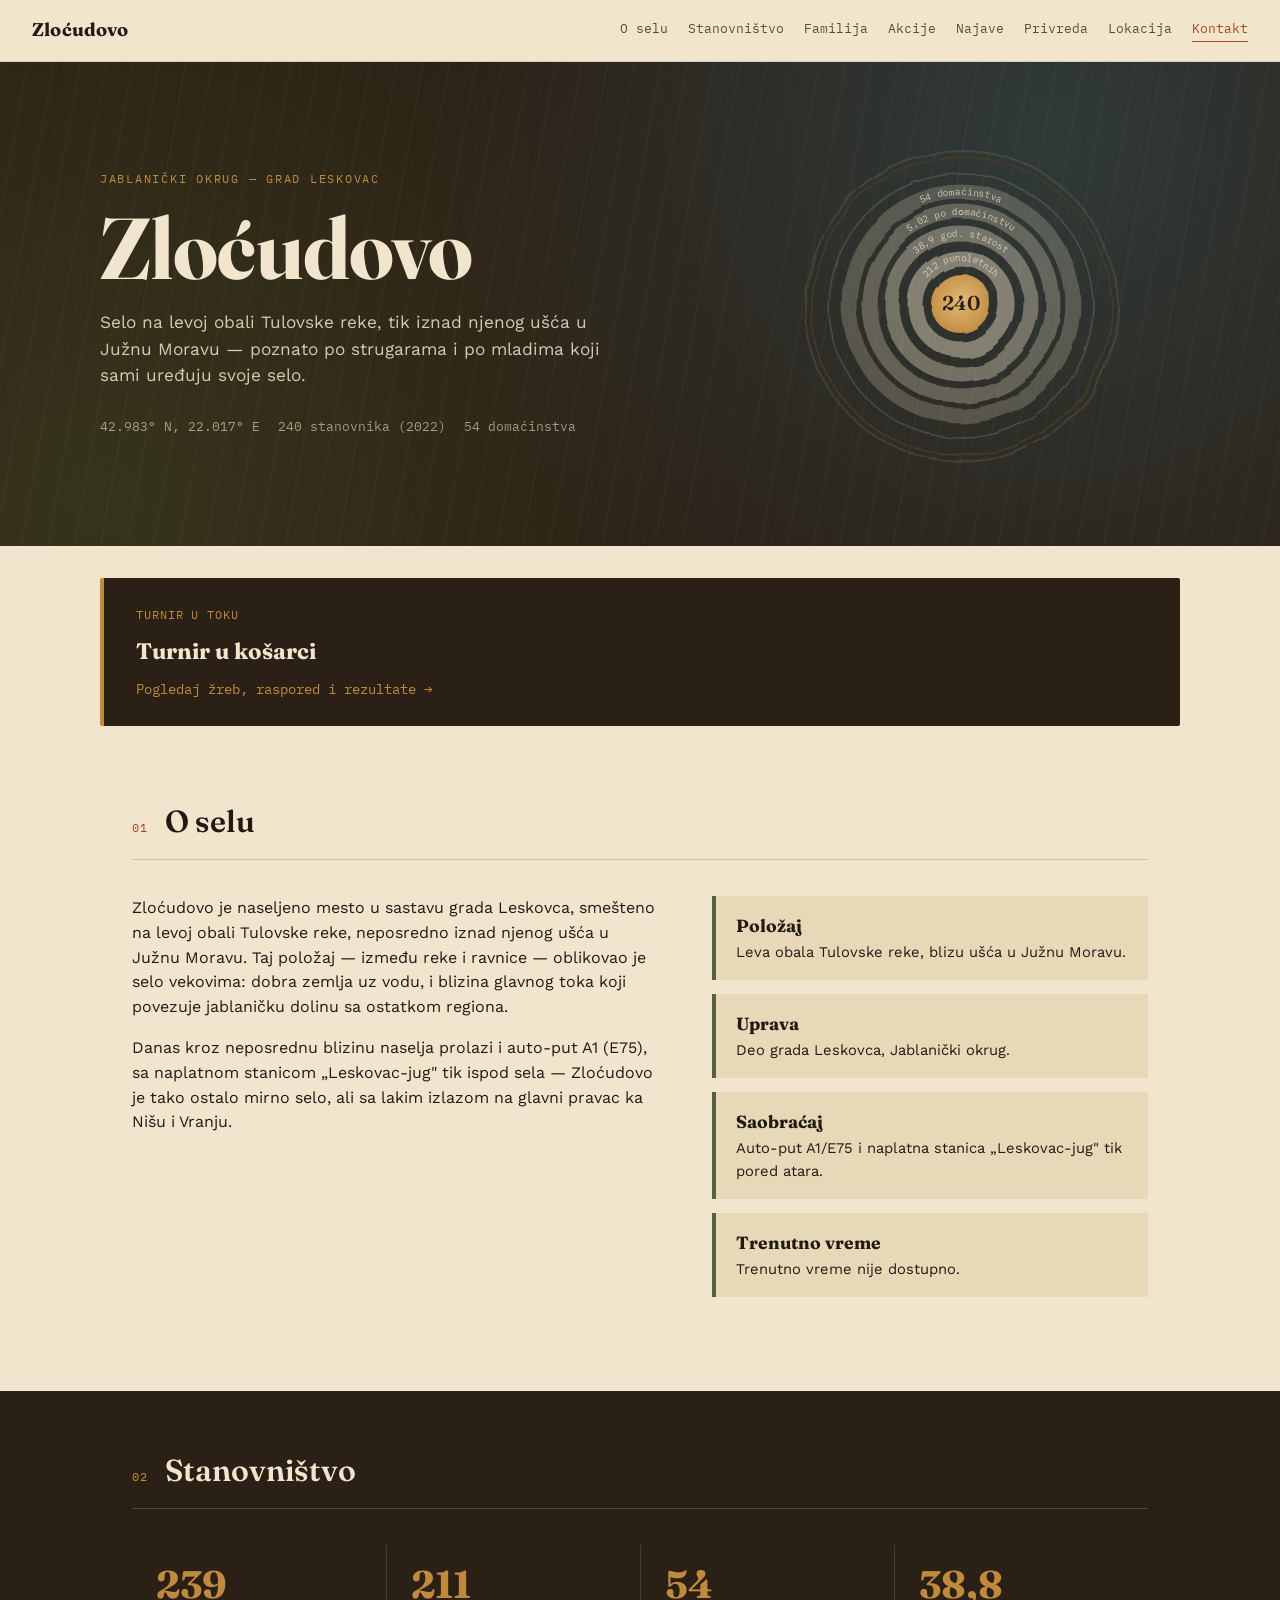
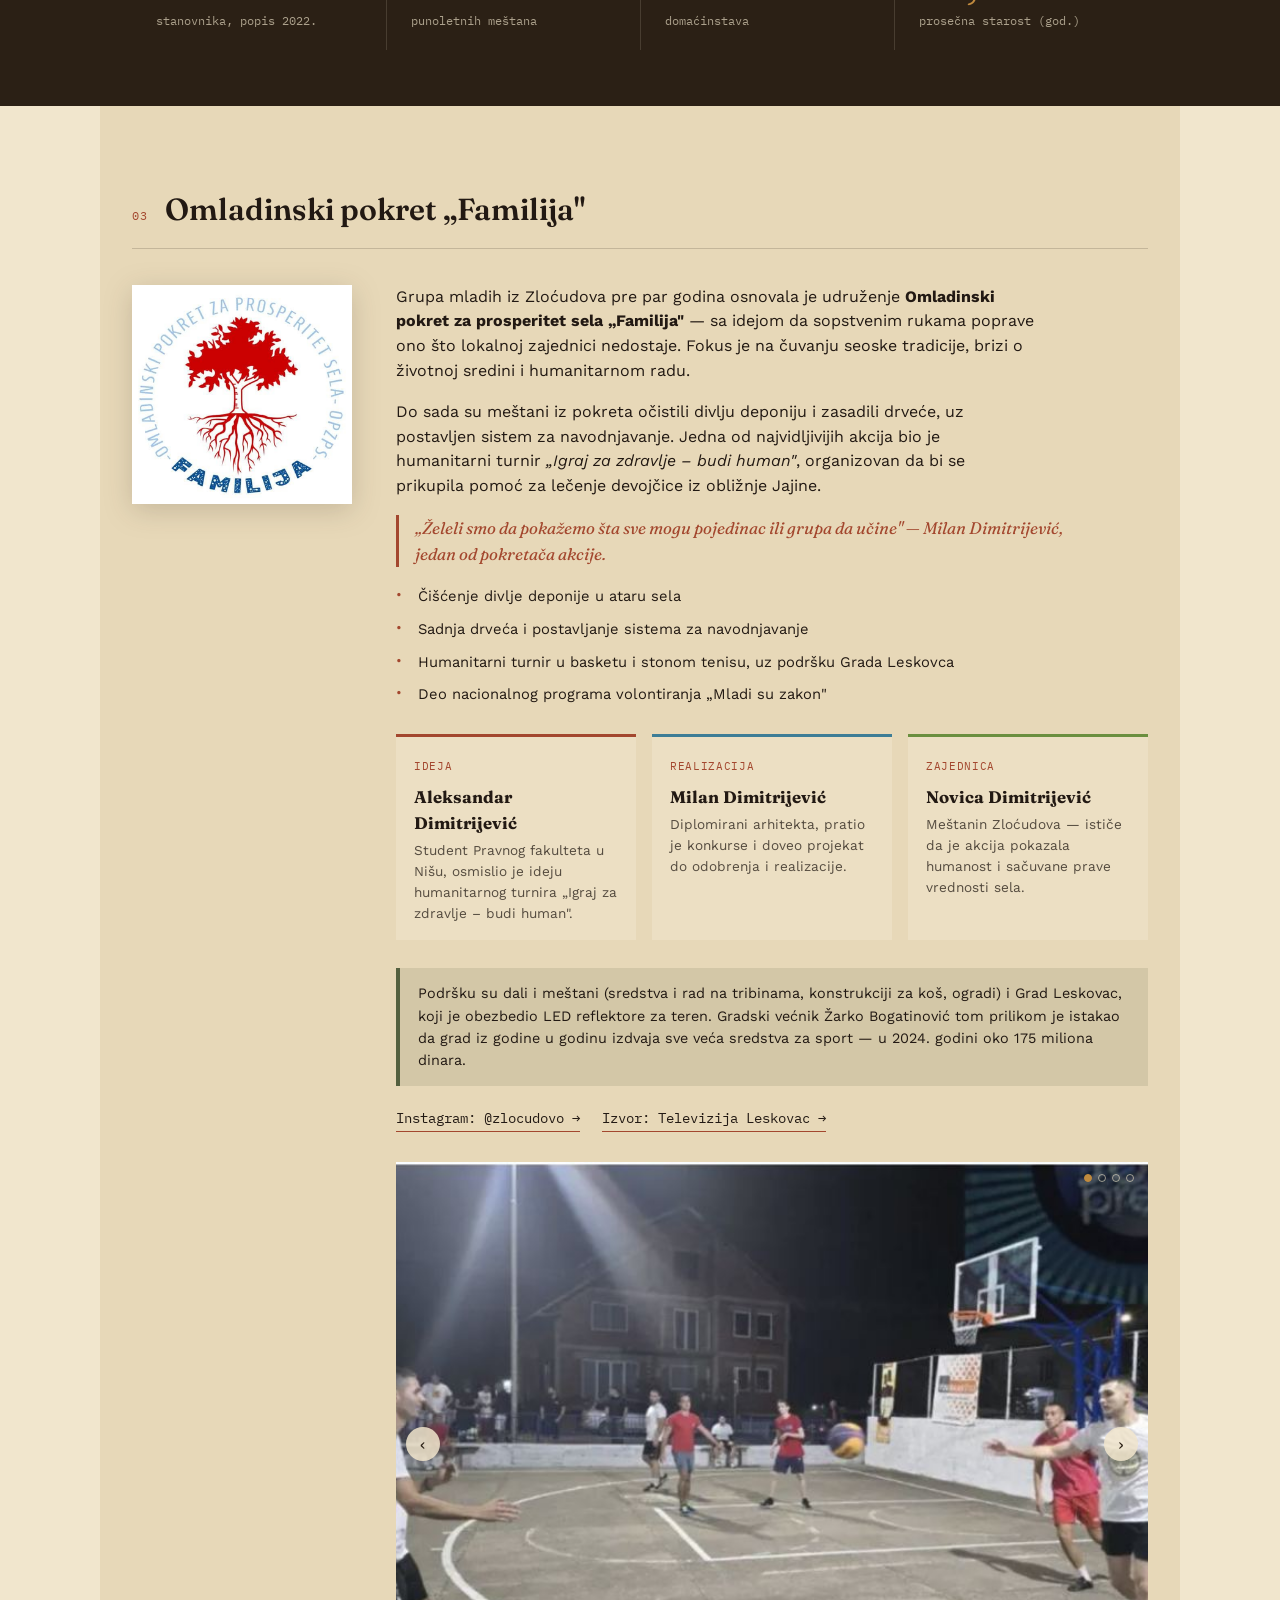
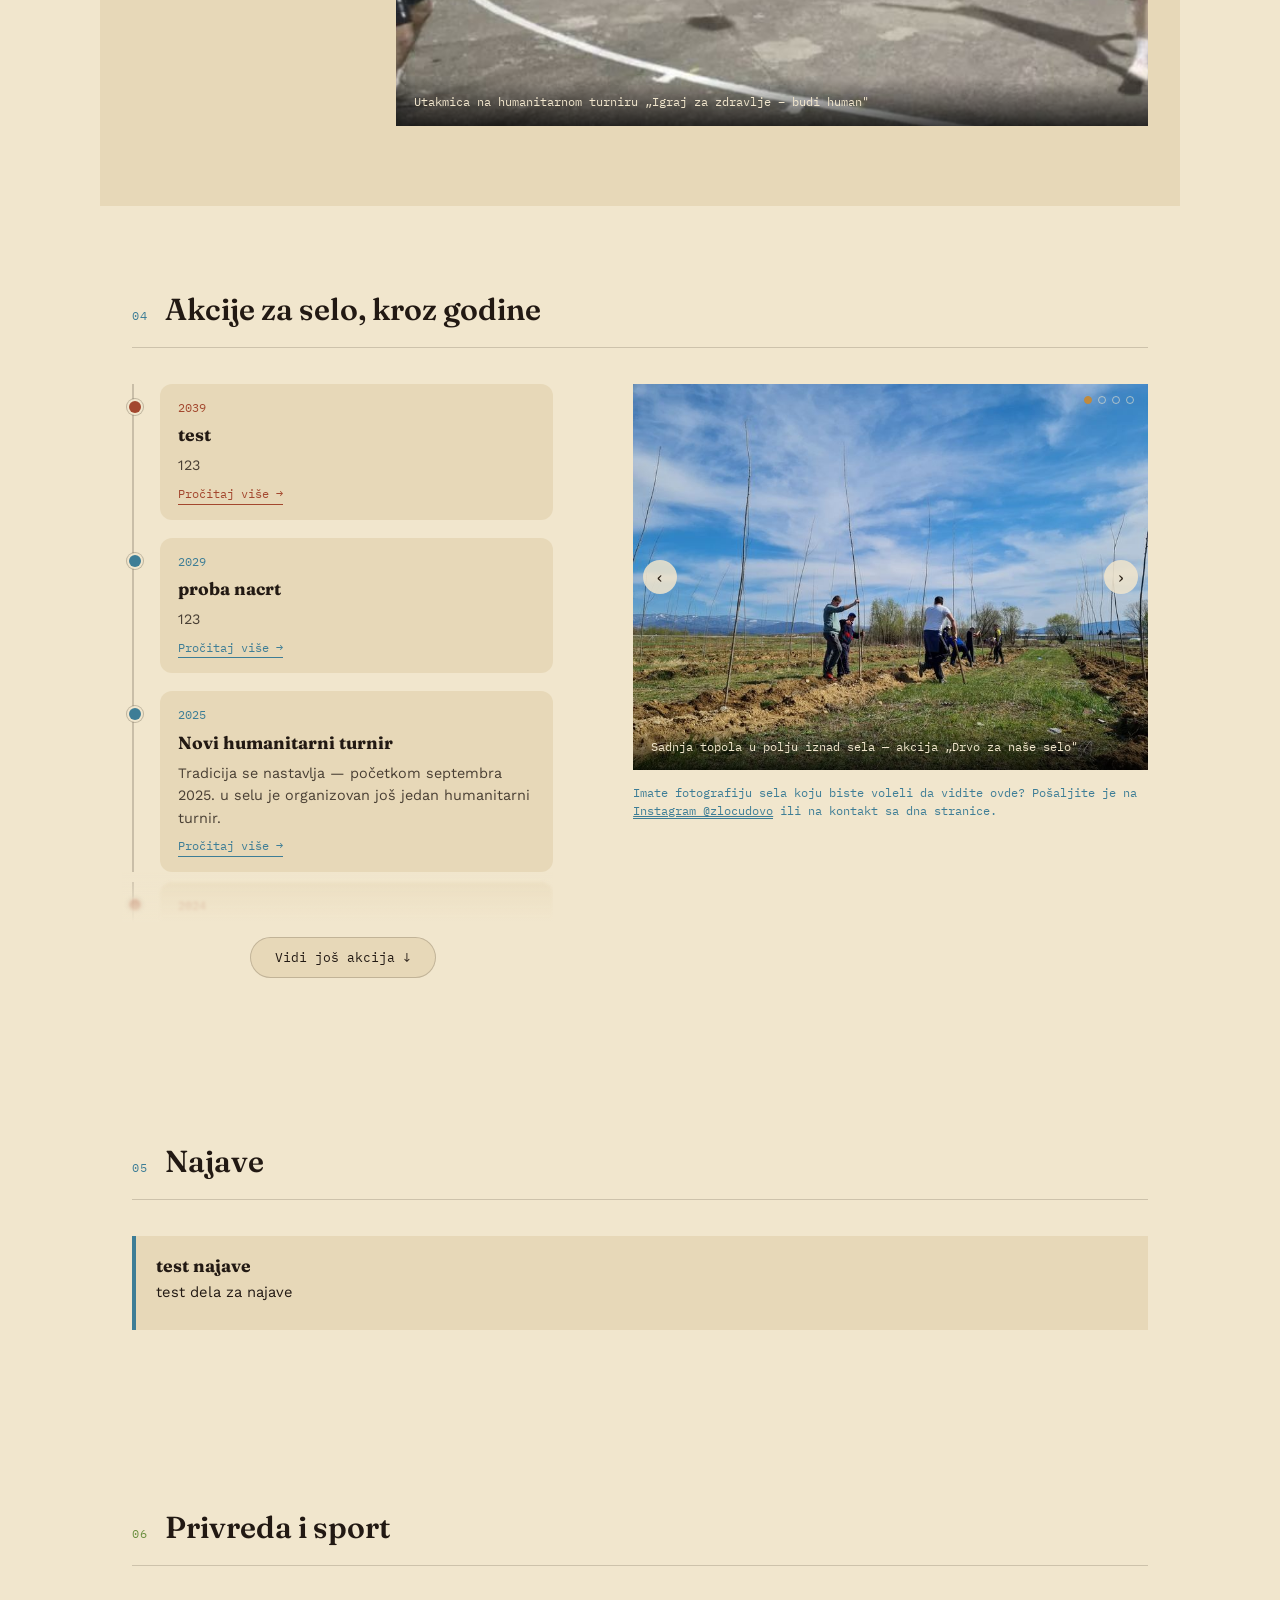
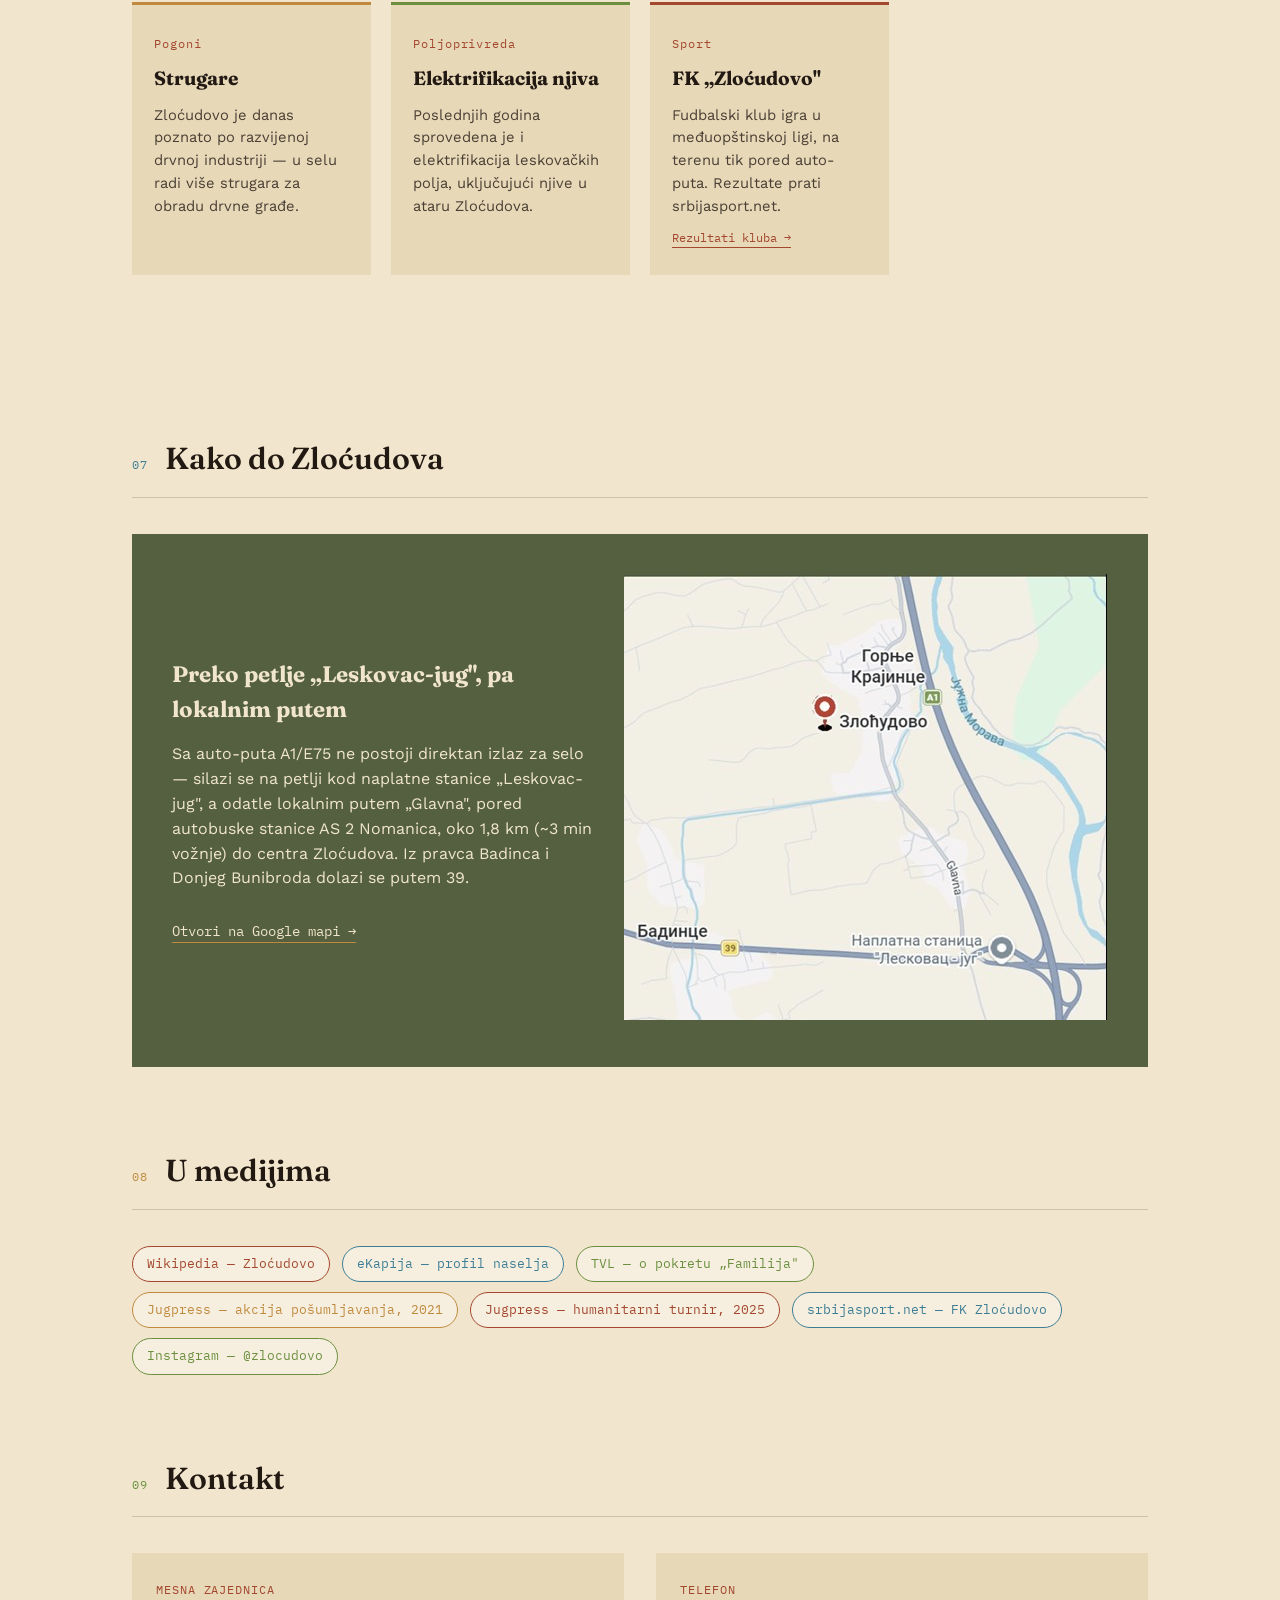
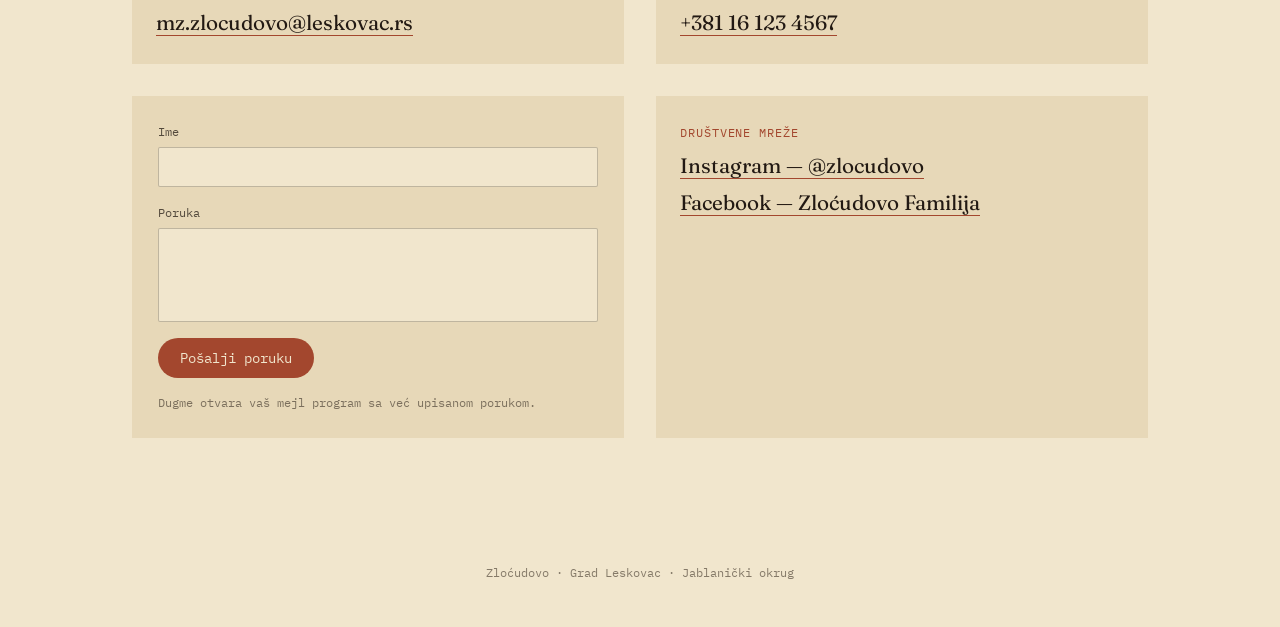
==== index.html @ a7c78008 "Animacija brojanja stanovnistva + poboljsanja na Turnir stranici - Stanovnistvo sekcija: brojevi ani" ====
<!DOCTYPE html>
<html lang="sr">
<head>
<meta charset="UTF-8">
<meta name="viewport" content="width=device-width, initial-scale=1.0">
<title>Zloćudovo — selo na Tulovskoj reci</title>
<meta name="description" content="Zloćudovo: selo kod Leskovca na ušću Tulovske reke u Južnu Moravu — stanovništvo, drvna industrija, omladinski pokret „Familija" i kako do sela.">
<meta property="og:title" content="Zloćudovo — zvanični sajt">
<meta property="og:description" content="Selo kod Leskovca — stanovništvo, drvna industrija, omladinski pokret „Familija" i FK Zloćudovo.">
<meta property="og:type" content="website">
<meta property="og:url" content="https://zlocudovo.netlify.app/">
<meta property="og:image" content="https://zlocudovo.netlify.app/images/site/familija-logo.png">
<meta property="og:locale" content="sr_RS">
<meta name="twitter:card" content="summary_large_image">
<meta name="twitter:title" content="Zloćudovo — zvanični sajt">
<meta name="twitter:description" content="Selo kod Leskovca — stanovništvo, drvna industrija, omladinski pokret „Familija" i FK Zloćudovo.">
<meta name="twitter:image" content="https://zlocudovo.netlify.app/images/site/familija-logo.png">
<meta name="theme-color" content="#2b2015">
<link rel="icon" href="data:image/svg+xml,%3Csvg xmlns='http://www.w3.org/2000/svg' viewBox='0 0 100 100'%3E%3Ccircle cx='50' cy='50' r='48' fill='%232b2015'/%3E%3Ccircle cx='50' cy='50' r='30' fill='%23c08a3e'/%3E%3C/svg%3E">
<link rel="preconnect" href="https://fonts.googleapis.com">
<link href="https://fonts.googleapis.com/css2?family=Fraunces:opsz,wght@9..144,400;9..144,600;9..144,700&family=Work+Sans:wght@400;500;600&family=IBM+Plex+Mono:wght@400;500&display=swap" rel="stylesheet">
<style>
  :root{
    --walnut:#2b2015;
    --walnut-2:#1d150e;
    --cream:#f1e6cd;
    --cream-2:#e7d8b8;
    --moss:#54603f;
    --rust:#a3472e;
    --amber:#c08a3e;
    --river:#3d7d96;
    --leaf:#6b8f3f;
    --ink:#221913;
    --font-display:'Fraunces', serif;
    --font-body:'Work Sans', sans-serif;
    --font-mono:'IBM Plex Mono', monospace;
  }
  *{box-sizing:border-box;}
  @media (prefers-reduced-motion: reduce){
    *{animation-duration:0.001ms !important; transition-duration:0.001ms !important;}
  }
  html{scroll-behavior:smooth;}
  body{ margin:0; background:var(--cream); color:var(--ink); font-family:var(--font-body); line-height:1.55; }
  a{color:inherit;}
  ::selection{background:var(--rust); color:var(--cream);}

  header.nav{ position:sticky; top:0; z-index:50; display:flex; align-items:center; justify-content:space-between; padding:16px 32px; background:rgba(241,230,205,0.92); backdrop-filter:blur(6px); border-bottom:1px solid rgba(43,32,21,0.12); }
  .nav-mark{ font-family:var(--font-display); font-weight:700; font-size:1.15rem; letter-spacing:0.01em; }
  .nav-mark span{color:var(--rust);}
  .nav-links{display:flex; gap:20px; font-size:0.8rem; font-family:var(--font-mono);}
  .nav-links a{ text-decoration:none; opacity:0.75; border-bottom:1px solid transparent; padding-bottom:2px; transition:opacity .2s, border-color .2s; }
  .nav-links a:hover, .nav-links a:focus-visible{opacity:1; border-color:var(--rust);}
  .nav-links a.active{ opacity:1; color:var(--rust); border-color:var(--rust); }

  .nav-toggle{ display:none; background:none; border:none; cursor:pointer; padding:8px; flex-direction:column; gap:5px; }
  .nav-toggle span{ display:block; width:22px; height:2px; background:var(--ink); border-radius:1px; }

  @media (max-width:820px){
    .nav-links{
      display:none; position:fixed; top:60px; left:0; right:0; z-index:60;
      background:var(--cream); flex-direction:column; gap:0;
      padding:6px 32px 16px; border-bottom:1px solid rgba(43,32,21,0.15);
      box-shadow:0 10px 24px rgba(0,0,0,0.18);
      max-height:calc(100vh - 60px); overflow-y:auto;
    }
    .nav-links.open{ display:flex; }
    .nav-links a{ padding:12px 0; border-bottom:1px solid rgba(43,32,21,0.1); font-size:0.9rem; }
    .nav-toggle{ display:flex; }
  }

  .hero{ position:relative; background:var(--walnut); color:var(--cream); padding:72px 32px; overflow:hidden; }
  .hero::before{
    content:""; position:absolute; inset:0;
    background:
      radial-gradient(circle at 82% 15%, rgba(61,125,150,0.28), transparent 55%),
      radial-gradient(circle at 8% 90%, rgba(107,143,63,0.18), transparent 50%),
      repeating-linear-gradient(100deg, rgba(255,255,255,0.025) 0px, rgba(255,255,255,0.025) 2px, transparent 2px, transparent 26px),
      repeating-linear-gradient(100deg, rgba(0,0,0,0.15) 0px, rgba(0,0,0,0.15) 1px, transparent 1px, transparent 60px);
    pointer-events:none;
  }
  .hero-inner{ position:relative; z-index:1; max-width:1080px; margin:0 auto; display:grid; grid-template-columns:1.15fr 0.85fr; gap:48px; align-items:stretch; }
  @media (max-width:860px){ .hero-inner{grid-template-columns:1fr;} }
  .hero-col{ display:flex; flex-direction:column; justify-content:center; height:100%; }
  .eyebrow{ font-family:var(--font-mono); font-size:0.78rem; letter-spacing:0.14em; text-transform:uppercase; color:var(--amber); margin:0 0 18px; }
  h1.village-name{ font-family:var(--font-display); font-optical-sizing:auto; font-weight:700; font-size:clamp(3rem, 8vw, 5.4rem); line-height:0.95; margin:0 0 20px; letter-spacing:-0.01em; }
  .hero p.lede{ font-size:1.08rem; max-width:46ch; color:rgba(241,230,205,0.85); margin:0 0 28px; }
  .hero-coords{ font-family:var(--font-mono); font-size:0.82rem; color:rgba(241,230,205,0.6); display:flex; gap:18px; flex-wrap:wrap; }

  .ring-wrap{ display:flex; justify-content:center; align-items:center; flex-direction:column; height:100%; }
  .ring-wrap svg{ width:100%; max-width:340px; height:auto; }
  .ring-caption{ font-family:var(--font-mono); font-size:0.72rem; text-align:center; color:rgba(241,230,205,0.5); margin-top:10px; letter-spacing:0.04em; }
  .ring-label{ font-family:var(--font-mono); font-size:9.5px; fill:rgba(241,230,205,0.8); }
  .ring-num{ font-family:var(--font-display); font-weight:600; }
  .rings-rotate{ transform-origin:170px 170px; animation:ringsSpin 140s linear infinite; }
  @keyframes ringsSpin{ from{ transform:rotate(0deg); } to{ transform:rotate(360deg); } }
  .leader{ stroke:rgba(241,230,205,0.35); stroke-width:1; }

  section{ max-width:1080px; margin:0 auto; padding:80px 32px; }
  #o-selu{ padding-top:40px; }
  .section-head{ display:flex; align-items:baseline; gap:16px; margin-bottom:36px; border-bottom:1px solid rgba(43,32,21,0.18); padding-bottom:14px; }
  .section-head .tag{ font-family:var(--font-mono); font-size:0.78rem; color:var(--rust); letter-spacing:0.1em; text-transform:uppercase; }
  .section-head h2{ font-family:var(--font-display); font-weight:600; font-size:1.9rem; margin:0; }

  .about-grid{ display:grid; grid-template-columns:1.2fr 1fr; gap:56px; }
  @media (max-width:760px){ .about-grid{grid-template-columns:1fr;} }
  .about-grid p{margin:0 0 16px; max-width:56ch;}
  .fact-plank{ background:var(--cream-2); border-left:4px solid var(--moss); padding:16px 20px; margin-bottom:14px; font-size:0.92rem; }
  .fact-plank b{display:block; font-family:var(--font-display); font-size:1.1rem; margin-bottom:2px;}
  .fact-plank p{ margin:0 0 10px; }

  .turnir-banner{ display:block; background:var(--walnut); color:var(--cream); text-decoration:none; padding:24px 32px; margin:32px auto; max-width:1080px; border-radius:2px; border-left:4px solid var(--amber); transition:border-color .2s ease; }
  .turnir-banner:hover{ border-left-color:var(--rust); }
  .turnir-banner .tb-tag{ font-family:var(--font-mono); font-size:0.72rem; text-transform:uppercase; letter-spacing:0.08em; color:var(--amber); }
  .turnir-banner h3{ font-family:var(--font-display); font-size:1.4rem; margin:8px 0; }
  .turnir-banner .tb-cta{ font-family:var(--font-mono); font-size:0.85rem; color:var(--amber); }

  /* Kompaktna verzija akcija-media-block/row klasa, za "Najave" karticu na pocetnoj */
  .najava-plank .akcija-media-block{ margin:8px 0; }
  .najava-plank .akcija-media-block.size-mala{ max-width:100px; }
  .najava-plank .akcija-media-block.size-srednja{ max-width:160px; }
  .najava-plank .akcija-media-block.size-velika{ max-width:100%; }
  .najava-plank .akcija-media-row{ grid-template-columns:100px 1fr; gap:16px; margin:8px 0; }
  .najava-plank .akcija-media-row.pos-right{ grid-template-columns:1fr 100px; }
  .najava-plank .akcija-media-row.size-mala{ grid-template-columns:70px 1fr; }
  .najava-plank .akcija-media-row.pos-right.size-mala{ grid-template-columns:1fr 70px; }
  .najava-plank .akcija-media-row.size-velika{ grid-template-columns:160px 1fr; }
  .najava-plank .akcija-media-row.pos-right.size-velika{ grid-template-columns:1fr 160px; }
  .najava-plank .akcija-hero-img{ border-radius:2px; }
  .najava-plank .slideshow-note{ margin-top:4px; }

  .stats-strip{ background:var(--walnut); color:var(--cream); }
  .stats-strip section{padding:56px 32px;}
  .stats-row{ display:grid; grid-template-columns:repeat(4,1fr); gap:0; }
  @media (max-width:760px){ .stats-row{grid-template-columns:repeat(2,1fr);} }
  .stat{ padding:20px 24px; border-left:1px solid rgba(241,230,205,0.15); }
  .stat:first-child{border-left:none;}
  .stat .num{ font-family:var(--font-display); font-weight:700; font-size:2.4rem; color:var(--amber); display:block; line-height:1; }
  .stat .lbl{ font-family:var(--font-mono); font-size:0.76rem; color:rgba(241,230,205,0.65); margin-top:8px; display:block; }

  .plank-row{ display:grid; grid-template-columns:repeat(4,1fr); gap:20px; }
  @media (max-width:900px){ .plank-row{grid-template-columns:repeat(2,1fr);} }
  @media (max-width:560px){ .plank-row{grid-template-columns:1fr;} }
  .plank{ background:var(--cream-2); padding:26px 22px; position:relative; transition:transform .2s ease; border-top:3px solid var(--pc, var(--rust)); }
  .plank:hover{ transform:translateY(-4px); }
  .plank .idx{ font-family:var(--font-mono); font-size:0.72rem; color:var(--rust); letter-spacing:0.08em; }
  .plank h3{ font-family:var(--font-display); font-size:1.2rem; margin:8px 0 10px; }
  .plank p{ margin:0; font-size:0.92rem; color:rgba(34,25,19,0.8); }
  .plank a.plank-link{ display:inline-block; margin-top:10px; font-family:var(--font-mono); font-size:0.78rem; color:var(--rust); text-decoration:none; border-bottom:1px solid var(--rust); }

  .familija-band{ background:var(--cream-2); }
  .familija-grid{ display:grid; grid-template-columns:220px 1fr; gap:44px; align-items:start; }
  @media (max-width:760px){ .familija-grid{grid-template-columns:1fr; text-align:center;} }
  .familija-logo{ width:100%; max-width:220px; margin:0 auto; filter:drop-shadow(0 6px 14px rgba(43,32,21,0.18)); position:sticky; top:96px; }
  @media (max-width:760px){ .familija-logo{ position:static; } }
  .familija-logo img{ width:100%; height:auto; display:block; }
  .familija-text p{ max-width:64ch; margin:0 0 16px; }
  .familija-quote{ font-family:var(--font-display); font-style:italic; font-size:1.05rem; color:var(--rust); border-left:3px solid var(--rust); padding-left:16px; margin:20px 0; }
  .familija-stats{ display:flex; gap:0; margin:28px 0 8px; flex-wrap:wrap; }
  .fstat{ padding:0 26px; border-left:1px solid rgba(43,32,21,0.2); }
  .fstat:first-child{ padding-left:0; border-left:none; }
  .fstat .num{ font-family:var(--font-display); font-weight:700; font-size:1.9rem; color:var(--rust); display:block; line-height:1; }
  .fstat .lbl{ font-family:var(--font-mono); font-size:0.72rem; color:rgba(43,32,21,0.65); margin-top:4px; }
  .familija-links{ margin-top:22px; display:flex; gap:22px; flex-wrap:wrap; }
  .familija-links a{ font-family:var(--font-mono); font-size:0.85rem; text-decoration:none; border-bottom:1px solid var(--rust); padding-bottom:2px; }
  .familija-activities{ list-style:none; margin:18px 0 0; padding:0; display:grid; gap:10px; }
  .familija-activities li{ font-size:0.92rem; padding-left:22px; position:relative; }
  .familija-activities li::before{ content:"·"; position:absolute; left:0; top:-2px; color:var(--rust); font-size:1.6rem; line-height:1; }

  /* ---------- AKCIJE / TIMELINE + SLIDESHOW ---------- */
  .akcije-grid{ display:grid; grid-template-columns:0.9fr 1.1fr; gap:80px; align-items:start; }
  @media (max-width:860px){ .akcije-grid{grid-template-columns:1fr; gap:52px;} }
  .timeline{ list-style:none; margin:0; padding:0; border-left:2px solid rgba(43,32,21,0.2); }
  .timeline li{ position:relative; padding:0 0 18px 26px; }
  .timeline li:last-child{ padding-bottom:0; }
  .timeline li::before{ content:""; position:absolute; box-sizing:border-box; left:-5.5px; top:17px; width:12px; height:12px; border-radius:50%; background:var(--tc, var(--rust)); box-shadow:0 0 0 2px var(--cream), 0 0 0 3px rgba(43,32,21,0.25); z-index:2; }
  .timeline .yr{ font-family:var(--font-mono); font-size:0.78rem; color:var(--tc, var(--rust)); display:block; margin-bottom:4px; }
  .timeline h4{ font-family:var(--font-display); font-size:1.1rem; margin:0 0 6px; }
  .timeline p{ margin:0; font-size:0.9rem; color:rgba(34,25,19,0.8); max-width:48ch; }
  .timeline-extra{ margin-top:10px; }

  .akcija-box{ display:block; box-sizing:border-box; width:100%; text-decoration:none; color:inherit; cursor:pointer; padding:14px 18px; border-radius:12px; background:var(--cream-2); transform-origin:left top; transition:transform .25s ease, box-shadow .25s ease; }
  .akcija-box:hover, .akcija-box:focus-visible{ transform:scale(1.05); box-shadow:0 10px 26px rgba(43,32,21,0.16); outline:none; }
  .akcija-box .akcija-more{ display:inline-block; margin-top:8px; font-family:var(--font-mono); font-size:0.76rem; color:var(--tc, var(--rust)); border-bottom:1px solid var(--tc, var(--rust)); }

  .timeline-fade-box{ position:relative; overflow:hidden; padding-left:10px; margin-left:-10px; transition:max-height .5s ease; }
  .timeline-wrap.collapsed .timeline-fade-box{ max-height:90px; }
  .timeline-wrap.collapsed li.timeline-hidden{ filter:blur(1.5px); opacity:0.75; pointer-events:none; transition:filter .5s ease, opacity .5s ease; }
  .timeline-wrap:not(.collapsed) li.timeline-hidden{ filter:blur(0); opacity:1; transition:filter .5s ease .1s, opacity .5s ease .1s; }
  .timeline-fade{ position:absolute; left:0; right:0; bottom:0; height:70px; background:linear-gradient(to bottom, rgba(241,230,205,0), var(--cream) 82%); opacity:0; transition:opacity .4s ease; pointer-events:none; }
  .timeline-wrap.collapsed .timeline-fade{ opacity:1; }
  .timeline-more-btn{
    display:flex; align-items:center; gap:8px; margin:2px auto 0; background:var(--cream-2);
    border:1px solid rgba(43,32,21,0.2); color:var(--ink); font-family:var(--font-mono);
    font-size:0.82rem; padding:11px 24px; border-radius:999px; cursor:pointer; position:relative; z-index:2;
    transition:background .2s ease, color .2s ease, transform .2s ease, box-shadow .2s ease;
  }
  .timeline-more-btn .chev{ display:inline-block; }
  .timeline-more-btn:hover, .timeline-more-btn:focus-visible{ background:var(--rust); color:var(--cream); transform:translateY(-2px); box-shadow:0 8px 18px rgba(43,32,21,0.2); outline:none; }

  .slideshow{ position:relative; background:var(--walnut); aspect-ratio:4/3; overflow:hidden; }
  .slideshow .slide{ position:absolute; inset:0; opacity:0; transition:opacity .8s ease; }
  .slideshow .slide.active{ opacity:1; }
  .slideshow .slide img{ width:100%; height:100%; object-fit:cover; display:block; }
  .slideshow .cap{ position:absolute; left:0; right:0; bottom:0; padding:14px 18px; background:linear-gradient(transparent, rgba(0,0,0,0.75)); color:var(--cream); font-family:var(--font-mono); font-size:0.74rem; }
  .slideshow .cap a{ color:var(--amber); text-decoration:none; border-bottom:1px solid var(--amber); }
  .slide-nav{ position:absolute; top:50%; transform:translateY(-50%); background:rgba(241,230,205,0.85); border:none; width:34px; height:34px; border-radius:50%; cursor:pointer; font-family:var(--font-mono); font-size:1rem; color:var(--walnut); }
  .slide-nav.prev{ left:10px; } .slide-nav.next{ right:10px; }
  .slide-dots{ position:absolute; top:12px; right:14px; display:flex; gap:6px; }
  .slide-dots button{ width:8px; height:8px; border-radius:50%; border:1px solid rgba(241,230,205,0.6); background:transparent; padding:0; cursor:pointer; }
  .slide-dots button.active{ background:var(--amber); border-color:var(--amber); }
  .slideshow-note{ font-family:var(--font-mono); font-size:0.72rem; color:rgba(43,32,21,0.6); margin-top:10px; }

  .familija-people{ display:grid; grid-template-columns:repeat(3,1fr); gap:16px; margin:28px 0; }
  @media (max-width:760px){ .familija-people{grid-template-columns:1fr;} }
  .person-card{ background:rgba(241,230,205,0.55); padding:16px 18px; border-top:3px solid var(--pc, var(--rust)); }
  .person-card .role{ font-family:var(--font-mono); font-size:0.68rem; color:var(--rust); text-transform:uppercase; letter-spacing:0.06em; }
  .person-card h4{ font-family:var(--font-display); font-size:1.05rem; margin:6px 0 4px; }
  .person-card p{ margin:0; font-size:0.85rem; color:rgba(34,25,19,0.75); }

  .support-note{ background:rgba(84,96,63,0.14); border-left:4px solid var(--moss); padding:14px 18px; font-size:0.9rem; margin:22px 0 6px; }


  .contact-box{ display:grid; grid-template-columns:1fr 1fr; gap:32px; }
  @media (max-width:760px){ .contact-box{grid-template-columns:1fr;} }
  .contact-card{ background:var(--cream-2); padding:24px; }
  .contact-card .role{ font-family:var(--font-mono); font-size:0.72rem; color:var(--rust); text-transform:uppercase; letter-spacing:0.08em; }
  .contact-card .val{ font-family:var(--font-display); font-size:1.3rem; margin:6px 0 0; }
  .contact-card .val + .val{ margin-top:4px; }
  .contact-card a{ text-decoration:none; border-bottom:1px solid var(--rust); }

  .contact-form{ background:var(--cream-2); padding:26px; display:grid; gap:16px; align-content:start; }
  .contact-form label{ display:grid; gap:6px; font-family:var(--font-mono); font-size:0.78rem; color:rgba(34,25,19,0.75); }
  .contact-form input, .contact-form textarea{
    font-family:var(--font-body); font-size:0.95rem; padding:10px 12px;
    border:1px solid rgba(43,32,21,0.25); background:var(--cream); color:var(--ink);
    border-radius:2px; resize:none;
  }
  .contact-form input:focus, .contact-form textarea:focus{ outline:2px solid var(--rust); outline-offset:1px; }
  .contact-form button{
    justify-self:start; font-family:var(--font-mono); font-size:0.85rem;
    background:var(--rust); color:var(--cream); border:none; padding:11px 22px;
    border-radius:20px; cursor:pointer; transition:background .2s ease;
  }
  .contact-form button:hover, .contact-form button:focus-visible{ background:var(--river); }
  .contact-form .form-note{ font-family:var(--font-mono); font-size:0.72rem; color:rgba(34,25,19,0.55); margin:0; }

  .loc-box{ background:var(--moss); color:var(--cream); padding:40px; display:grid; grid-template-columns:1fr 1.15fr; gap:32px; align-items:center; }
  @media (max-width:760px){ .loc-box{grid-template-columns:1fr;} }
  .loc-box h3{ font-family:var(--font-display); font-size:1.4rem; margin:0 0 12px; }
  .loc-box a.map-link{ display:inline-block; margin-top:14px; font-family:var(--font-mono); font-size:0.85rem; color:var(--cream); text-decoration:none; border-bottom:1px solid var(--amber); }
  .loc-svg-wrap svg{width:100%; height:auto;}
  .map-legend{ font-family:var(--font-mono); font-size:9px; fill:rgba(241,230,205,0.85); }
  .map-legend-dark{ font-family:var(--font-mono); font-size:9px; fill:var(--walnut); }
  .shield-a1{ fill:#2d7a3d; stroke:var(--cream); stroke-width:1; }
  .shield-39{ fill:#e2b13c; stroke:var(--walnut); stroke-width:1; }

  .media-list{ list-style:none; margin:0; padding:0; display:flex; flex-wrap:wrap; gap:10px 12px; font-family:var(--font-mono); font-size:0.82rem; }
  .media-list a{
    display:inline-block; text-decoration:none; padding:7px 14px; border-radius:20px;
    border:1.5px solid var(--c, var(--rust)); color:var(--c, var(--rust));
    background:rgba(255,255,255,0.35); transition:background .2s ease, color .2s ease;
  }
  .media-list a:hover, .media-list a:focus-visible{ background:var(--c, var(--rust)); color:var(--cream); }

  footer{ padding:32px; text-align:center; font-family:var(--font-mono); font-size:0.78rem; color:rgba(43,32,21,0.55); }
  footer .demo-note{ max-width:680px; margin:0 auto 8px; color:rgba(43,32,21,0.65); }

  a:focus-visible, button:focus-visible{ outline:2px solid var(--rust); outline-offset:2px; }

  .skip-link{ position:absolute; left:-9999px; top:0; background:var(--rust); color:var(--cream); padding:10px 18px; z-index:200; font-family:var(--font-mono); font-size:0.85rem; text-decoration:none; border-radius:0 0 4px 0; }
  .skip-link:focus{ left:0; }

  .to-top{
    position:fixed; right:20px; bottom:20px; z-index:60;
    width:44px; height:44px; border-radius:50%; border:none;
    background:var(--rust); color:var(--cream); font-size:1.1rem;
    cursor:pointer; box-shadow:0 4px 14px rgba(0,0,0,0.35);
    opacity:0; pointer-events:none; transform:translateY(10px);
    transition:opacity .25s ease, transform .25s ease, background .2s ease;
  }
  .to-top.visible{ opacity:1; pointer-events:auto; transform:translateY(0); }
  .to-top:hover, .to-top:focus-visible{ background:var(--river); }
</style>
</head>
<body>

<a href="#main-content" class="skip-link">Preskoči na sadržaj</a>

<header class="nav">
  <div class="nav-mark">Zloćudovo</div>
  <nav class="nav-links" id="navLinks">
    <a href="#o-selu">O selu</a>
    <a href="#stanovnistvo">Stanovništvo</a>
    <a href="#familija">Familija</a>
    <a href="#akcije">Akcije</a>
    <a href="#najave">Najave</a>
    <a href="#industrija">Privreda</a>
    <a href="#lokacija">Lokacija</a>
    <a href="#kontakt">Kontakt</a>
  </nav>
  <button class="nav-toggle" id="navToggle" aria-label="Otvori meni" aria-expanded="false" aria-controls="navLinks">
    <span></span><span></span><span></span>
  </button>
</header>

<section class="hero" id="main-content" tabindex="-1" style="max-width:none;">
  <div class="hero-inner">
    <div class="hero-col">
      <p class="eyebrow">Jablanički okrug — grad Leskovac</p>
      <h1 class="village-name">Zloćudovo</h1>
      <p class="lede">Selo na levoj obali Tulovske reke, tik iznad njenog ušća u Južnu Moravu — poznato po strugarama i po mladima koji sami uređuju svoje selo.</p>
      <div class="hero-coords">
        <span>42.983° N, 22.017° E</span>
        <span>240 stanovnika (2022)</span>
        <span>54 domaćinstva</span>
      </div>
    </div>
    <div class="ring-wrap">
      <svg viewBox="0 0 340 340" role="img" aria-label="Presek debla sa prstenovima koji prikazuju osnovne podatke o selu, tekst upisan unutar svakog sloja kore">
        <defs>
          <filter id="grain1" x="-20%" y="-20%" width="140%" height="140%">
            <feTurbulence type="fractalNoise" baseFrequency="0.018" numOctaves="2" seed="4" result="n"/>
            <feDisplacementMap in="SourceGraphic" in2="n" scale="7"/>
          </filter>
          <filter id="grain2" x="-20%" y="-20%" width="140%" height="140%">
            <feTurbulence type="fractalNoise" baseFrequency="0.02" numOctaves="2" seed="11" result="n"/>
            <feDisplacementMap in="SourceGraphic" in2="n" scale="9"/>
          </filter>
          <radialGradient id="coreGrad" cx="50%" cy="45%" r="60%">
            <stop offset="0%" stop-color="#e2b876"/>
            <stop offset="100%" stop-color="var(--amber)"/>
          </radialGradient>

          <!-- invisible dome-shaped guide paths so text curves along the TOP of each ring only -->
          <path id="ringPath1" fill="none" d="M68.5,122.67 A112,112 0 0,1 271.5,122.67"/>
          <path id="ringPath2" fill="none" d="M86.62,131.12 A92,92 0 0,1 253.38,131.12"/>
          <path id="ringPath3" fill="none" d="M106.56,140.42 A70,70 0 0,1 233.44,140.42"/>
          <path id="ringPath4" fill="none" d="M128.31,150.56 A46,46 0 0,1 211.69,150.56"/>
        </defs>

        <circle cx="170" cy="172" r="156" fill="none" stroke="rgba(241,230,205,0.10)" stroke-width="2" filter="url(#grain2)"/>
        <circle cx="170" cy="172" r="150" fill="none" stroke="#4a3a26" stroke-width="1.5" filter="url(#grain2)"/>
        <circle cx="170" cy="172" r="132" fill="none" stroke="rgba(241,230,205,0.16)" stroke-width="1.5" filter="url(#grain1)"/>

        <g class="rings-rotate">
          <circle cx="170" cy="170" r="112" fill="none" stroke="rgba(241,230,205,0.22)" stroke-width="15" filter="url(#grain1)"/>
          <circle cx="170" cy="170" r="92"  fill="none" stroke="rgba(241,230,205,0.28)" stroke-width="15" filter="url(#grain1)"/>
          <circle cx="170" cy="170" r="70"  fill="none" stroke="rgba(241,230,205,0.36)" stroke-width="15" filter="url(#grain1)"/>
          <circle cx="170" cy="170" r="46"  fill="none" stroke="rgba(241,230,205,0.44)" stroke-width="15" filter="url(#grain1)"/>

          <text class="ring-label" font-size="9.5" dy="3">
            <textPath href="#ringPath1" startOffset="50%" text-anchor="middle">54 domaćinstva</textPath>
          </text>
          <text class="ring-label" font-size="9.5" dy="3">
            <textPath href="#ringPath2" startOffset="50%" text-anchor="middle">5,02 po domaćinstvu</textPath>
          </text>
          <text class="ring-label" font-size="9.5" dy="3">
            <textPath href="#ringPath3" startOffset="50%" text-anchor="middle">38,9 god. starost</textPath>
          </text>
          <text class="ring-label" font-size="9" dy="3">
            <textPath href="#ringPath4" startOffset="50%" text-anchor="middle">212 punoletnih</textPath>
          </text>
        </g>

        <circle cx="170" cy="170" r="30" fill="url(#coreGrad)" filter="url(#grain1)"/>
        <text x="170" y="176" text-anchor="middle" class="ring-num" font-size="20" fill="var(--walnut)">240</text>
      </svg>
    </div>
  </div>
</section>

<div id="turnirBanner"></div>

<section id="o-selu">
  <div class="section-head"><span class="tag" style="color:var(--rust)">01</span><h2>O selu</h2></div>
  <div class="about-grid">
    <div>
      <p>Zloćudovo je naseljeno mesto u sastavu grada Leskovca, smešteno na levoj obali Tulovske reke, neposredno iznad njenog ušća u Južnu Moravu. Taj položaj — između reke i ravnice — oblikovao je selo vekovima: dobra zemlja uz vodu, i blizina glavnog toka koji povezuje jablaničku dolinu sa ostatkom regiona.</p>
      <p>Danas kroz neposrednu blizinu naselja prolazi i auto-put A1 (E75), sa naplatnom stanicom „Leskovac-jug" tik ispod sela — Zloćudovo je tako ostalo mirno selo, ali sa lakim izlazom na glavni pravac ka Nišu i Vranju.</p>
    </div>
    <div>
      <div class="fact-plank"><b>Položaj</b>Leva obala Tulovske reke, blizu ušća u Južnu Moravu.</div>
      <div class="fact-plank"><b>Uprava</b>Deo grada Leskovca, Jablanički okrug.</div>
      <div class="fact-plank"><b>Saobraćaj</b>Auto-put A1/E75 i naplatna stanica „Leskovac-jug" tik pored atara.</div>
      <div class="fact-plank" id="weatherPlank"><b>Trenutno vreme</b><span id="weatherText">Učitavanje…</span></div>
    </div>
  </div>
</section>

<div class="stats-strip">
  <section id="stanovnistvo">
    <div class="section-head" style="border-color:rgba(241,230,205,0.2);"><span class="tag" style="color:var(--amber)">02</span><h2 style="color:var(--cream);">Stanovništvo</h2></div>
    <div class="stats-row">
      <div class="stat"><span class="num">240</span><span class="lbl">stanovnika, popis 2022.</span></div>
      <div class="stat"><span class="num">212</span><span class="lbl">punoletnih meštana</span></div>
      <div class="stat"><span class="num">54</span><span class="lbl">domaćinstava</span></div>
      <div class="stat"><span class="num">38,9</span><span class="lbl">prosečna starost (god.)</span></div>
    </div>
  </section>
</div>

<section id="familija" class="familija-band">
  <div class="section-head"><span class="tag" style="color:var(--rust)">03</span><h2>Omladinski pokret „Familija"</h2></div>
  <div class="familija-grid">
    <div class="familija-logo">
      <img src="images/site/familija-logo.png" alt="Logo udruženja Omladinski pokret za prosperitet sela – Familija, sa stilizovanim crvenim drvetom i korenom">
    </div>
    <div class="familija-text">
      <p>Grupa mladih iz Zloćudova pre par godina osnovala je udruženje <strong>Omladinski pokret za prosperitet sela „Familija"</strong> — sa idejom da sopstvenim rukama poprave ono što lokalnoj zajednici nedostaje. Fokus je na čuvanju seoske tradicije, brizi o životnoj sredini i humanitarnom radu.</p>
      <p>Do sada su meštani iz pokreta očistili divlju deponiju i zasadili drveće, uz postavljen sistem za navodnjavanje. Jedna od najvidljivijih akcija bio je humanitarni turnir <em>„Igraj za zdravlje – budi human"</em>, organizovan da bi se prikupila pomoć za lečenje devojčice iz obližnje Jajine.</p>
      <p class="familija-quote">„Želeli smo da pokažemo šta sve mogu pojedinac ili grupa da učine" — Milan Dimitrijević, jedan od pokretača akcije.</p>
      <ul class="familija-activities">
        <li>Čišćenje divlje deponije u ataru sela</li>
        <li>Sadnja drveća i postavljanje sistema za navodnjavanje</li>
        <li>Humanitarni turnir u basketu i stonom tenisu, uz podršku Grada Leskovca</li>
        <li>Deo nacionalnog programa volontiranja „Mladi su zakon"</li>
      </ul>

      <div class="familija-people">
        <div class="person-card" style="--pc:var(--rust)">
          <span class="role">Ideja</span>
          <h4>Aleksandar Dimitrijević</h4>
          <p>Student Pravnog fakulteta u Nišu, osmislio je ideju humanitarnog turnira „Igraj za zdravlje – budi human".</p>
        </div>
        <div class="person-card" style="--pc:var(--river)">
          <span class="role">Realizacija</span>
          <h4>Milan Dimitrijević</h4>
          <p>Diplomirani arhitekta, pratio je konkurse i doveo projekat do odobrenja i realizacije.</p>
        </div>
        <div class="person-card" style="--pc:var(--leaf)">
          <span class="role">Zajednica</span>
          <h4>Novica Dimitrijević</h4>
          <p>Meštanin Zloćudova — ističe da je akcija pokazala humanost i sačuvane prave vrednosti sela.</p>
        </div>
      </div>

      <div class="support-note">
        Podršku su dali i meštani (sredstva i rad na tribinama, konstrukciji za koš, ogradi) i Grad Leskovac, koji je obezbedio LED reflektore za teren. Gradski većnik Žarko Bogatinović tom prilikom je istakao da grad iz godine u godinu izdvaja sve veća sredstva za sport — u 2024. godini oko 175 miliona dinara.
      </div>

      <div class="familija-links">
        <a href="https://www.instagram.com/zlocudovo/" target="_blank" rel="noopener">Instagram: @zlocudovo →</a>
        <a href="https://www.tvl.rs/mestani-zlocudova-slogom-humanoscu-i-preduzimljivoscu-do-pozitivnih-promena-u-lokalnoj-zajednici/" target="_blank" rel="noopener">Izvor: Televizija Leskovac →</a>
      </div>

      <div class="slideshow" id="familijaSlideshow" style="margin-top:30px;" role="region" aria-label="Galerija fotografija sa humanitarnog turnira">
        <button class="slide-nav prev" aria-label="Prethodna slika">‹</button>
        <button class="slide-nav next" aria-label="Sledeća slika">›</button>
        <div class="slide-dots"></div>
      </div>
    </div>
  </div>
</section>

<section id="akcije">
  <div class="section-head"><span class="tag" style="color:var(--river)">04</span><h2>Akcije za selo, kroz godine</h2></div>
  <div class="akcije-grid">
    <div class="timeline-wrap collapsed" id="timelineWrap">
    <ul class="timeline" id="timelineMain">
      <li style="--tc:var(--river)">
        <a class="akcija-box" href="akcije/2025-novi-humanitarni-turnir.html">
          <span class="yr">2025</span>
          <h4>Novi humanitarni turnir</h4>
          <p>Tradicija se nastavlja — početkom septembra 2025. u selu je organizovan još jedan humanitarni turnir.</p>
          <span class="akcija-more">Pročitaj više →</span>
        </a>
      </li>
      <li style="--tc:var(--rust)">
        <a class="akcija-box" href="akcije/2024-humanitarni-turnir.html">
          <span class="yr">2024</span>
          <h4>Humanitarni turnir „Igraj za zdravlje – budi human"</h4>
          <p>Pokret organizuje humanitarni sportski turnir u basketu i stonom tenisu, radi pomoći u lečenju devojčice iz Jajine, uz podršku Grada Leskovca.</p>
          <span class="akcija-more">Pročitaj više →</span>
        </a>
      </li>
      <li style="--tc:var(--rust)">
        <a class="akcija-box" href="akcije/2023-osnivanje-familije.html">
          <span class="yr">2023</span>
          <h4>Osnivanje „Familije"</h4>
          <p>Mladi iz sela osnivaju Omladinski pokret za prosperitet sela „Familija", sa fokusom na tradiciju, ekologiju i humanitarni rad.</p>
          <span class="akcija-more">Pročitaj više →</span>
        </a>
      </li>
    </ul>
    <div class="timeline-fade-box" id="timelineFadeBox">
    <ul class="timeline timeline-extra" id="timelineExtra">
      <li style="--tc:var(--leaf)" class="timeline-hidden">
        <a class="akcija-box" href="akcije/2021-drvo-za-nase-selo.html">
          <span class="yr">2021</span>
          <h4>„Drvo za naše selo"</h4>
          <p>Savet mesne zajednice Zloćudovo, na inicijativu omladine, organizovao je pošumljavanje javnih površina — 500 sadnica topole na desnoj obali Tulovske reke, oko terena FK „Zloćudovo", uz ranijih 50 topola i 70 smrči te godine. Sadnice su besplatno obezbedile „Srbijašume".</p>
          <span class="akcija-more">Pročitaj više →</span>
        </a>
      </li>
    </ul>
    <div class="timeline-fade"></div>
    </div>
    <button type="button" class="timeline-more-btn" id="timelineMoreBtn" aria-expanded="false" aria-controls="timelineExtra"><span class="label">Vidi još akcija</span> <span class="chev">↓</span></button>
    </div>
    <div>
      <div class="slideshow" id="akcijeSlideshow" role="region" aria-label="Galerija fotografija akcije pošumljavanja i sela Zloćudovo">
        <button class="slide-nav prev" aria-label="Prethodna slika">‹</button>
        <button class="slide-nav next" aria-label="Sledeća slika">›</button>
        <div class="slide-dots"></div>
      </div>
      <p class="slideshow-note" style="margin-top:14px; color:var(--river);">
        Imate fotografiju sela koju biste voleli da vidite ovde? Pošaljite je na <a href="https://www.instagram.com/zlocudovo/" target="_blank" rel="noopener" style="color:var(--river); border-bottom:1px solid var(--river);">Instagram @zlocudovo</a> ili na kontakt sa dna stranice.
      </p>
    </div>
  </div>
</section>

<section id="najave">
  <div class="section-head"><span class="tag" style="color:var(--river)">05</span><h2>Najave</h2></div>
  <div class="fact-plank najava-plank" id="najavaPlank" style="border-left-color:var(--river)">
    <b>Sledeća akcija</b>
    <span>Datum i detalji sledećeg humanitarnog turnira ili akcije pošumljavanja biće objavljeni ovde čim se potvrde. Za najsvežije vesti pratite <a href="https://www.instagram.com/zlocudovo/" target="_blank" rel="noopener" style="color:var(--river); border-bottom:1px solid var(--river);">Instagram @zlocudovo</a>.</span>
  </div>
</section>

<section id="industrija">
  <div class="section-head"><span class="tag" style="color:var(--leaf)">06</span><h2>Privreda i sport</h2></div>
  <div class="plank-row">
    <div class="plank" style="--pc:var(--amber)">
      <span class="idx">Pogoni</span>
      <h3>Strugare</h3>
      <p>Zloćudovo je danas poznato po razvijenoj drvnoj industriji — u selu radi više strugara za obradu drvne građe.</p>
    </div>
    <div class="plank" style="--pc:var(--leaf)">
      <span class="idx">Poljoprivreda</span>
      <h3>Elektrifikacija njiva</h3>
      <p>Poslednjih godina sprovedena je i elektrifikacija leskovačkih polja, uključujući njive u ataru Zloćudova.</p>
    </div>
    <div class="plank" style="--pc:var(--rust)">
      <span class="idx">Sport</span>
      <h3>FK „Zloćudovo"</h3>
      <p>Fudbalski klub igra u međuopštinskoj ligi, na terenu tik pored auto-puta. Rezultate prati srbijasport.net.</p>
      <a class="plank-link" href="https://srbijasport.net/club/477-zlocudovo/results" target="_blank" rel="noopener">Rezultati kluba →</a>
    </div>
  </div>
</section>

<section id="lokacija">
  <div class="section-head"><span class="tag" style="color:var(--river)">07</span><h2>Kako do Zloćudova</h2></div>
  <div class="loc-box">
    <div>
      <h3>Preko petlje „Leskovac-jug", pa lokalnim putem</h3>
      <p>Sa auto-puta A1/E75 ne postoji direktan izlaz za selo — silazi se na petlji kod naplatne stanice „Leskovac-jug", a odatle lokalnim putem „Glavna", pored autobuske stanice AS 2 Nomanica, oko 1,8 km (~3 min vožnje) do centra Zloćudova. Iz pravca Badinca i Donjeg Bunibroda dolazi se putem 39.</p>
      <a class="map-link" href="https://www.google.com/maps?q=42.981889,22.025104" target="_blank" rel="noopener">Otvori na Google mapi →</a>
    </div>
    <div class="loc-svg-wrap">
      <img src="images/site/mapa-okoline.jpg" alt="Mapa okoline Zloćudova sa auto-putem A1, naplatnom stanicom Leskovac-jug, Južnom Moravom i okolnim selima; selo je označeno crvenim pinom">
    </div>
  </div>
</section>

<section id="izvori" style="padding-top:0;">
  <div class="section-head"><span class="tag" style="color:var(--amber)">08</span><h2>U medijima</h2></div>
  <ul class="media-list">
    <li><a style="--c:var(--rust)" href="https://sr.wikipedia.org/wiki/Злоћудово" target="_blank" rel="noopener">Wikipedia — Zloćudovo</a></li>
    <li><a style="--c:var(--river)" href="https://www.ekapija.com/browse/3374/naselje-zlocudovo-kod-leskovca" target="_blank" rel="noopener">eKapija — profil naselja</a></li>
    <li><a style="--c:var(--leaf)" href="https://www.tvl.rs/mestani-zlocudova-slogom-humanoscu-i-preduzimljivoscu-do-pozitivnih-promena-u-lokalnoj-zajednici/" target="_blank" rel="noopener">TVL — o pokretu „Familija"</a></li>
    <li><a style="--c:var(--amber)" href="https://jugpress.com/savet-mesne-zajednice-zlocudovo-je-organizovao-akciju-drvo-za-nase-selo/" target="_blank" rel="noopener">Jugpress — akcija pošumljavanja, 2021</a></li>
    <li><a style="--c:var(--rust)" href="https://jugpress.com/u-zlocudovu-u-toku-humanitarni-turnir/" target="_blank" rel="noopener">Jugpress — humanitarni turnir, 2025</a></li>
    <li><a style="--c:var(--river)" href="https://srbijasport.net/club/477-zlocudovo/results" target="_blank" rel="noopener">srbijasport.net — FK Zloćudovo</a></li>
    <li><a style="--c:var(--leaf)" href="https://www.instagram.com/zlocudovo/" target="_blank" rel="noopener">Instagram — @zlocudovo</a></li>
  </ul>
</section>

<section id="kontakt" style="padding-top:0;">
  <div class="section-head"><span class="tag" style="color:var(--leaf)">09</span><h2>Kontakt</h2></div>
  <div class="contact-box">
    <div class="contact-card">
      <span class="role">Mesna zajednica</span>
      <p class="val"><a href="mailto:mz.zlocudovo@leskovac.rs">mz.zlocudovo@leskovac.rs</a></p>
    </div>
    <div class="contact-card">
      <span class="role">Telefon</span>
      <p class="val"><a href="tel:+381161234567">+381 16 123 4567</a></p>
    </div>

    <form class="contact-form" id="contactForm">
      <label>Ime
        <input type="text" name="ime" required>
      </label>
      <label>Poruka
        <textarea name="poruka" rows="4" required></textarea>
      </label>
      <button type="submit">Pošalji poruku</button>
      <p class="form-note">Dugme otvara vaš mejl program sa već upisanom porukom.</p>
    </form>

    <div class="contact-card">
      <span class="role">Društvene mreže</span>
      <p class="val"><a href="https://www.instagram.com/zlocudovo/" target="_blank" rel="noopener">Instagram — @zlocudovo</a></p>
      <p class="val"><a href="https://www.facebook.com/p/Zlo%C4%87udovo-Familija-100010956094103/" target="_blank" rel="noopener">Facebook — Zloćudovo Familija</a></p>
    </div>
  </div>
</section>

<footer>
  <p>Zloćudovo · Grad Leskovac · Jablanički okrug</p>
</footer>

<button class="to-top" id="toTop" aria-label="Nazad na vrh">↑</button>

<script>
(function(){
  var el = document.getElementById('weatherText');
  if(!el) return;

  function iconFor(code){
    if(code === 0) return '☀️';
    if(code >= 1 && code <= 3) return '⛅';
    if(code === 45 || code === 48) return '🌫️';
    if((code >= 51 && code <= 67) || (code >= 80 && code <= 82)) return '🌧️';
    if((code >= 71 && code <= 77) || code === 85 || code === 86) return '❄️';
    if(code >= 95) return '⛈️';
    return '🌡️';
  }

  fetch('https://api.open-meteo.com/v1/forecast?latitude=42.983&longitude=22.017&current_weather=true')
    .then(function(r){ return r.json(); })
    .then(function(data){
      var cw = data && data.current_weather;
      if(!cw){ throw new Error('no data'); }
      el.textContent = iconFor(cw.weathercode) + ' ' + Math.round(cw.temperature) + '°C, vetar ' + Math.round(cw.windspeed) + ' km/h';
    })
    .catch(function(){
      el.textContent = 'Trenutno vreme nije dostupno.';
    });
})();

(function(){
  var form = document.getElementById('contactForm');
  if(!form) return;
  form.addEventListener('submit', function(e){
    e.preventDefault();
    var ime = form.ime.value.trim();
    var poruka = form.poruka.value.trim();
    var subject = encodeURIComponent('Poruka sa sajta — Zloćudovo');
    var body = encodeURIComponent('Ime: ' + ime + '\n\n' + poruka);
    window.location.href = 'mailto:mz.zlocudovo@leskovac.rs?subject=' + subject + '&body=' + body;
  });
})();

(function(){
  var toggle = document.getElementById('navToggle');
  var links = document.getElementById('navLinks');
  if(!toggle || !links) return;

  toggle.addEventListener('click', function(){
    var open = links.classList.toggle('open');
    toggle.setAttribute('aria-expanded', open ? 'true' : 'false');
  });

  links.querySelectorAll('a').forEach(function(a){
    a.addEventListener('click', function(){
      links.classList.remove('open');
      toggle.setAttribute('aria-expanded', 'false');
    });
  });
})();

(function(){
  var navLinks = Array.prototype.slice.call(document.querySelectorAll('.nav-links a'));
  var map = navLinks.map(function(a){
    var sec = document.querySelector(a.getAttribute('href'));
    return { link: a, section: sec };
  }).filter(function(m){ return m.section; });

  if(!map.length || !('IntersectionObserver' in window)) return;

  var observer = new IntersectionObserver(function(entries){
    entries.forEach(function(entry){
      var match = map.find(function(m){ return m.section === entry.target; });
      if(!match) return;
      if(entry.isIntersecting){
        navLinks.forEach(function(a){ a.classList.remove('active'); });
        match.link.classList.add('active');
      }
    });
  }, { rootMargin: '-40% 0px -55% 0px', threshold: 0 });

  map.forEach(function(m){ observer.observe(m.section); });
})();

(function(){
  var btn = document.getElementById('toTop');
  if(!btn) return;
  window.addEventListener('scroll', function(){
    if(window.scrollY > 500){ btn.classList.add('visible'); }
    else{ btn.classList.remove('visible'); }
  });
  btn.addEventListener('click', function(){
    window.scrollTo({ top:0, behavior:'smooth' });
  });
})();

window.initTimelineCollapse = function(){
  var wrap = document.getElementById('timelineWrap');
  var fadeBox = document.getElementById('timelineFadeBox');
  var extra = document.getElementById('timelineExtra');
  var btn = document.getElementById('timelineMoreBtn');
  if(!wrap || !fadeBox || !extra || !btn) return;

  var label = btn.querySelector('.label');
  var chev = btn.querySelector('.chev');
  var hiddenItems = Array.prototype.slice.call(extra.querySelectorAll('li.timeline-hidden'));
  var expanded = false;

  if(!hiddenItems.length){
    wrap.classList.remove('collapsed');
    btn.style.display = 'none';
    return;
  }

  function peekHeight(){
    return Math.round(hiddenItems[0].offsetHeight * 0.28);
  }

  function expand(){
    fadeBox.style.maxHeight = fadeBox.scrollHeight + 'px';
    wrap.classList.remove('collapsed');
    btn.setAttribute('aria-expanded', 'true');
    label.textContent = 'Sakrij akcije';
    chev.textContent = '↑';
    expanded = true;
    window.setTimeout(function(){ if(expanded) fadeBox.style.maxHeight = 'none'; }, 500);
  }

  function collapse(){
    fadeBox.style.maxHeight = fadeBox.scrollHeight + 'px';
    void fadeBox.offsetHeight;
    wrap.classList.add('collapsed');
    fadeBox.style.maxHeight = peekHeight() + 'px';
    btn.setAttribute('aria-expanded', 'false');
    label.textContent = 'Vidi još akcija';
    chev.textContent = '↓';
    expanded = false;
  }

  fadeBox.style.maxHeight = peekHeight() + 'px';

  window.addEventListener('resize', function(){
    if(!expanded) fadeBox.style.maxHeight = peekHeight() + 'px';
  });

  btn.addEventListener('click', function(){
    if(expanded){ collapse(); } else { expand(); }
  });
};

window.initSlideshow = function(wrap){
  if(!wrap) return;
  var reduce = window.matchMedia('(prefers-reduced-motion: reduce)').matches;
  var slides = Array.prototype.slice.call(wrap.querySelectorAll('.slide'));
  var dotsWrap = wrap.querySelector('.slide-dots');
  if(!dotsWrap || !slides.length) return;
  dotsWrap.innerHTML = '';
  var idx = 0;

  slides.forEach(function(_, i){
    var b = document.createElement('button');
    b.type = 'button';
    if(i === 0) b.className = 'active';
    b.setAttribute('aria-label', 'Slika ' + (i + 1));
    b.addEventListener('click', function(){ goTo(i); });
    dotsWrap.appendChild(b);
  });
  var dots = Array.prototype.slice.call(dotsWrap.querySelectorAll('button'));

  function goTo(i){
    slides[idx].classList.remove('active');
    dots[idx].classList.remove('active');
    idx = (i + slides.length) % slides.length;
    slides[idx].classList.add('active');
    dots[idx].classList.add('active');
  }

  var prevBtn = wrap.querySelector('.prev');
  var nextBtn = wrap.querySelector('.next');
  if(prevBtn) prevBtn.addEventListener('click', function(){ goTo(idx - 1); });
  if(nextBtn) nextBtn.addEventListener('click', function(){ goTo(idx + 1); });

  if(!reduce && slides.length > 1){
    setInterval(function(){ goTo(idx + 1); }, 4500);
  }
};

(function(){
  Array.prototype.slice.call(document.querySelectorAll('.slideshow')).forEach(window.initSlideshow);
})();
</script>

<script>
(function(){
  var reduce = window.matchMedia('(prefers-reduced-motion: reduce)').matches;
  if(reduce || !('IntersectionObserver' in window)) return;

  var row = document.querySelector('#stanovnistvo .stats-row');
  if(!row) return;
  var nums = Array.prototype.slice.call(row.querySelectorAll('.num'));
  if(!nums.length) return;

  function parseTarget(text){
    var hasComma = text.indexOf(',') !== -1;
    var normalized = text.replace(',', '.');
    var value = parseFloat(normalized);
    var decimals = hasComma ? (normalized.split('.')[1] || '').length : 0;
    return { value: value, decimals: decimals };
  }

  function formatValue(value, decimals){
    var s = value.toFixed(decimals);
    return decimals > 0 ? s.replace('.', ',') : s;
  }

  function animateOne(el){
    var target = parseTarget(el.textContent.trim());
    if(!isFinite(target.value)) return;
    var duration = 1400;
    var start = null;
    function step(ts){
      if(start === null) start = ts;
      var progress = Math.min((ts - start) / duration, 1);
      var eased = 1 - Math.pow(1 - progress, 3);
      el.textContent = formatValue(target.value * eased, target.decimals);
      if(progress < 1){
        requestAnimationFrame(step);
      } else {
        el.textContent = formatValue(target.value, target.decimals);
      }
    }
    requestAnimationFrame(step);
  }

  var observer = new IntersectionObserver(function(entries){
    entries.forEach(function(entry){
      if(entry.isIntersecting){
        nums.forEach(animateOne);
        observer.unobserve(entry.target);
      }
    });
  }, { threshold: 0.4 });
  observer.observe(row);
})();
</script>

<script src="https://identity.netlify.com/v1/netlify-identity-widget.js"></script>
<script>
  (function(){
    if(window.location.hash && /confirmation_token|invite_token|recovery_token/.test(window.location.hash)){
      window.location.href = '/admin/' + window.location.hash;
    }
  })();
</script>

<script src="/js/akcije-shared.js"></script>
<script>
(function(){
  var mainList = document.getElementById('timelineMain');
  var extraList = document.getElementById('timelineExtra');
  var Z = window.ZlocudovoAkcije;
  if(!mainList || !extraList) return;

  var VISIBLE_COUNT = 3;
  var colors = ['var(--river)', 'var(--rust)', 'var(--leaf)'];

  function collectStatic(list){
    return Array.prototype.map.call(list.querySelectorAll('li'), function(li){
      var yr = li.querySelector('.yr');
      li.classList.remove('timeline-hidden');
      return { godina: yr ? yr.textContent : '0', node: li };
    });
  }

  function render(items){
    var staticEntries = collectStatic(mainList).concat(collectStatic(extraList));
    var dynEntries = items.map(function(item, i){
      var li = document.createElement('li');
      li.style.setProperty('--tc', colors[i % colors.length]);
      var slug = Z.slugFor(item);
      li.innerHTML =
        '<a class="akcija-box" href="akcije/prikaz.html?slug=' + encodeURIComponent(slug) + '">' +
          '<span class="yr">' + Z.escapeHtml(item.godina) + '</span>' +
          '<h4>' + Z.escapeHtml(item.naslov) + '</h4>' +
          '<p>' + Z.renderInline(item.opis || '') + '</p>' +
          '<span class="akcija-more">Pročitaj više →</span>' +
        '</a>';
      return { godina: item.godina, node: li };
    });

    var all = staticEntries.concat(dynEntries).sort(function(a, b){
      return parseInt(b.godina, 10) - parseInt(a.godina, 10);
    });

    mainList.innerHTML = '';
    extraList.innerHTML = '';
    all.forEach(function(entry, i){
      if(i < VISIBLE_COUNT){
        mainList.appendChild(entry.node);
      } else {
        entry.node.classList.add('timeline-hidden');
        extraList.appendChild(entry.node);
      }
    });

    if(window.initTimelineCollapse) window.initTimelineCollapse();
  }

  if(Z){
    Z.fetchAkcije().then(function(items){ render(items || []); });
  } else {
    render([]);
  }
})();
</script>

<script>
(function(){
  var Z = window.ZlocudovoAkcije;
  var plank = document.getElementById('najavaPlank');
  if(!Z || !plank) return;

  Z.fetchNajave().then(function(list){
    var active = list.filter(function(n){ return n && n.aktivna; })[0];
    if(!active) return;
    plank.innerHTML = Z.renderNajavaHtml(active);
  });
})();
</script>

<script>
(function(){
  var Z = window.ZlocudovoAkcije;
  if(!Z) return;

  function fillSlideshow(url, wrapId){
    var wrap = document.getElementById(wrapId);
    if(!wrap) return;
    fetch(url, { cache: 'no-store' })
      .then(function(r){ return r.ok ? r.json() : { items: [] }; })
      .then(function(data){
        var items = (data && data.items) ? data.items.filter(function(it){ return it && it.slika; }) : [];
        if(!items.length) return;
        var html = items.map(function(it, i){
          return '<div class="slide' + (i === 0 ? ' active' : '') + '">' +
            '<img src="' + Z.escapeHtml(it.slika) + '" alt="' + Z.escapeHtml(it.opis || '') + '">' +
            (it.opis ? '<div class="cap">' + Z.escapeHtml(it.opis) + '</div>' : '') +
          '</div>';
        }).join('');
        wrap.insertAdjacentHTML('afterbegin', html);
        window.initSlideshow(wrap);
      })
      .catch(function(){});
  }

  fillSlideshow('/data/familija-galerija.json', 'familijaSlideshow');
  fillSlideshow('/data/akcije-galerija.json', 'akcijeSlideshow');
})();
</script>

<script>
(function(){
  var Z = window.ZlocudovoAkcije;
  var banner = document.getElementById('turnirBanner');
  if(!Z || !banner) return;

  fetch('/data/turnir-podesavanja.json', { cache: 'no-store' })
    .then(function(r){ return r.ok ? r.json() : {}; })
    .then(function(s){
      if(!s || !s.aktivan) return;
      banner.innerHTML =
        '<a class="turnir-banner" href="turnir.html">' +
          '<span class="tb-tag">Turnir u toku</span>' +
          '<h3>' + Z.escapeHtml(s.naziv || 'Turnir') + '</h3>' +
          '<span class="tb-cta">Pogledaj žreb, raspored i rezultate →</span>' +
        '</a>';
    })
    .catch(function(){});
})();
</script>

</body>
</html>
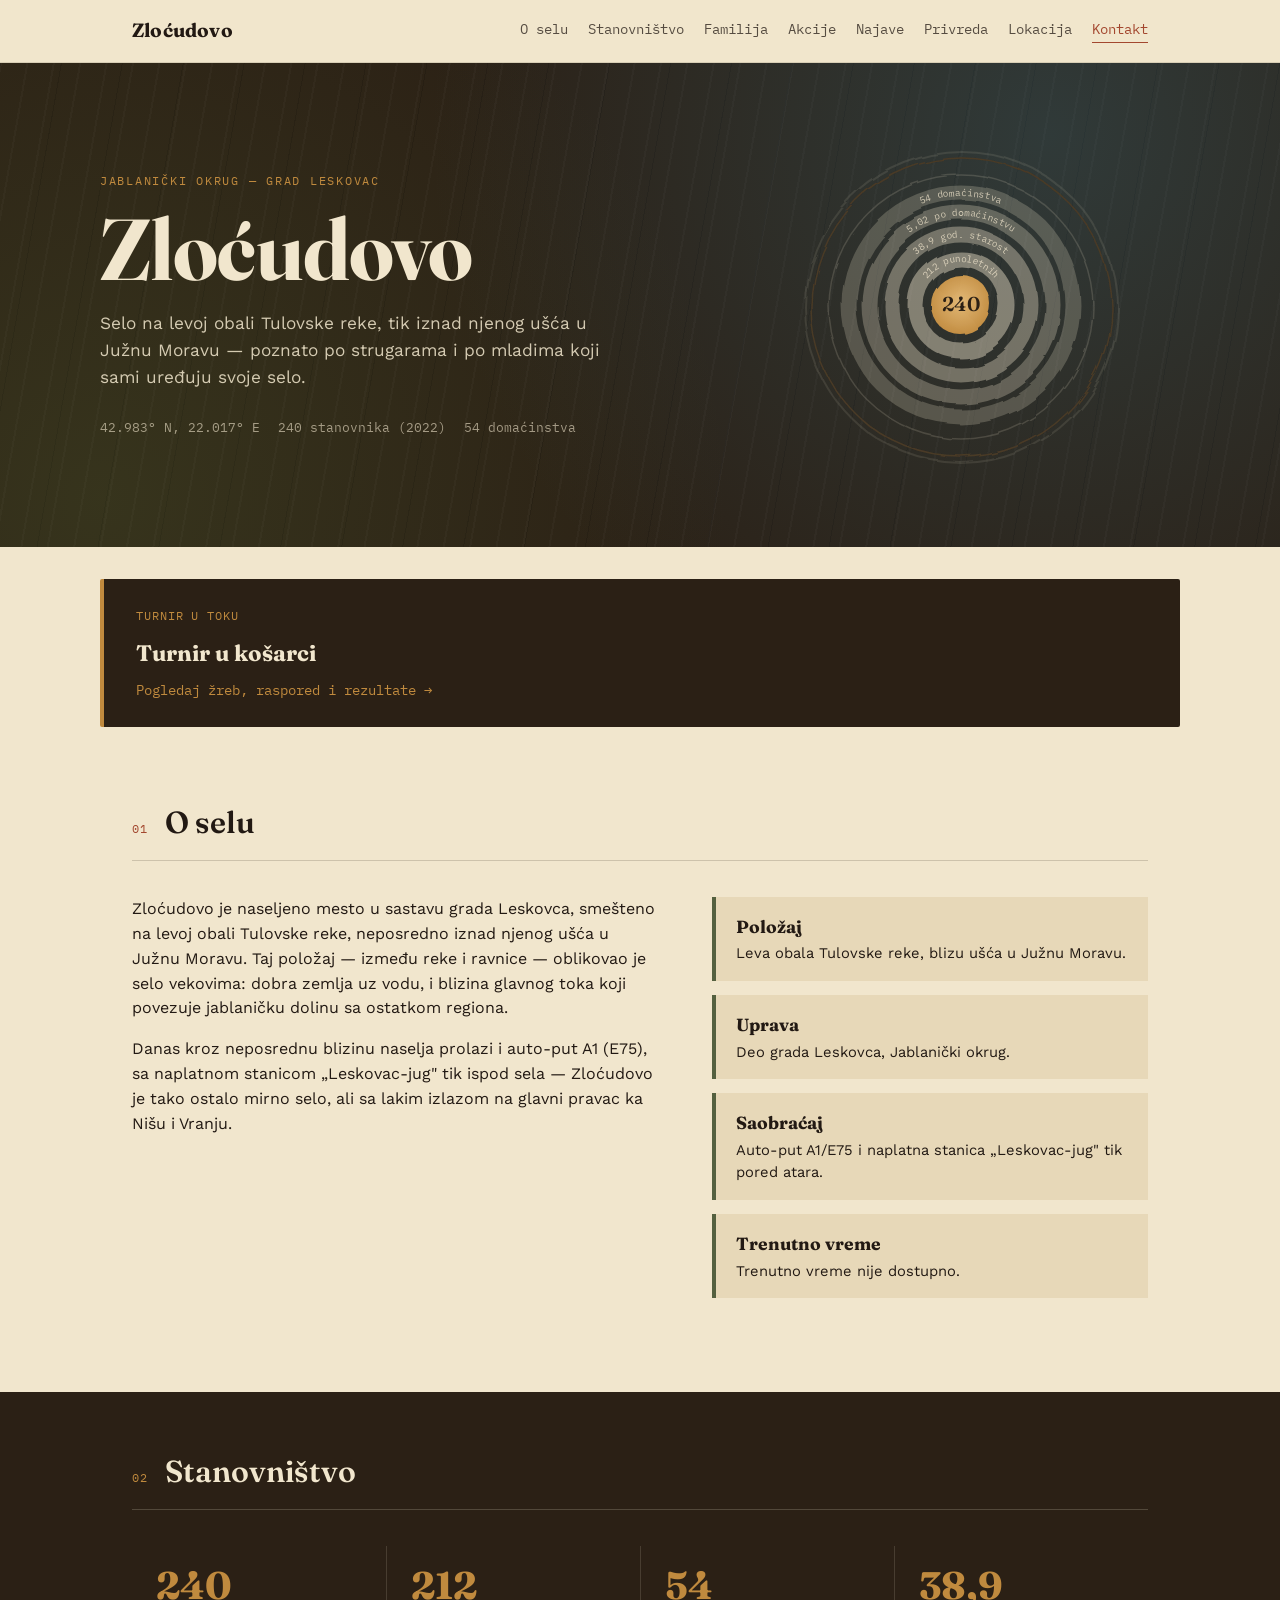
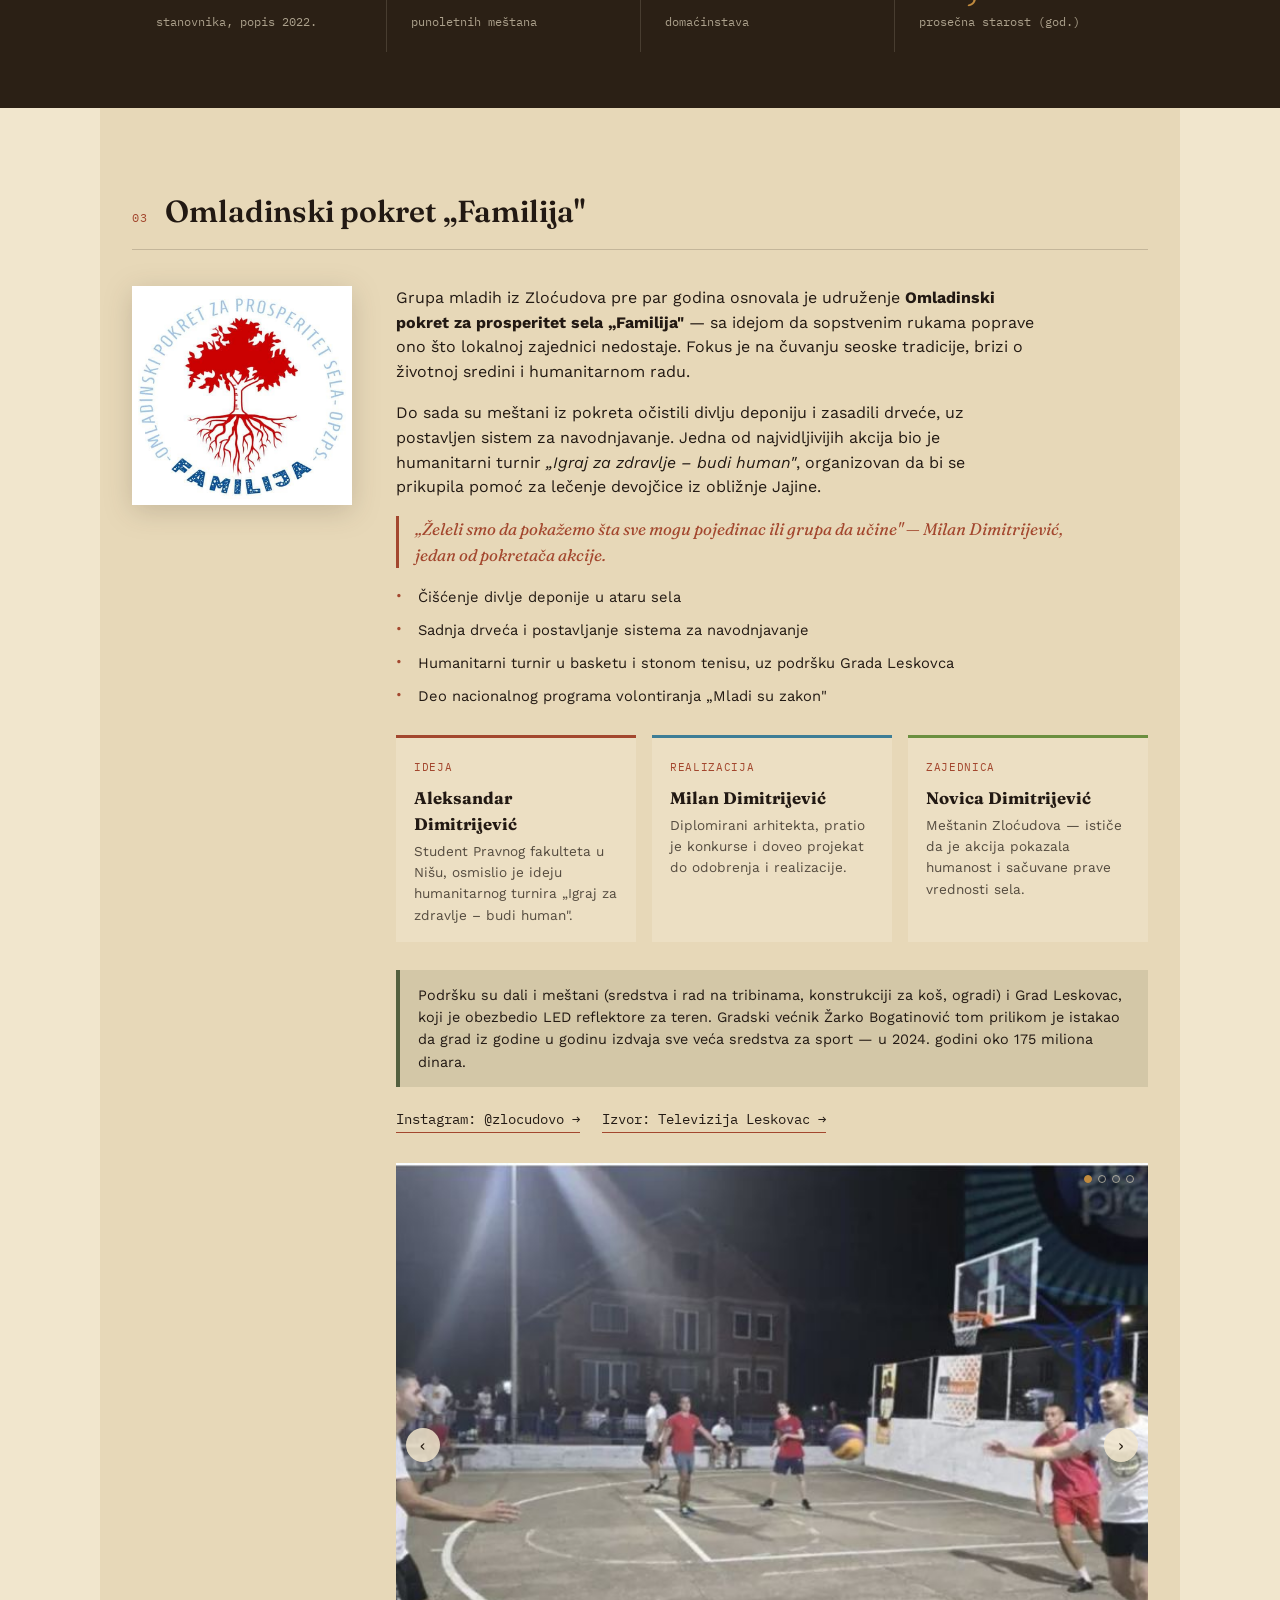
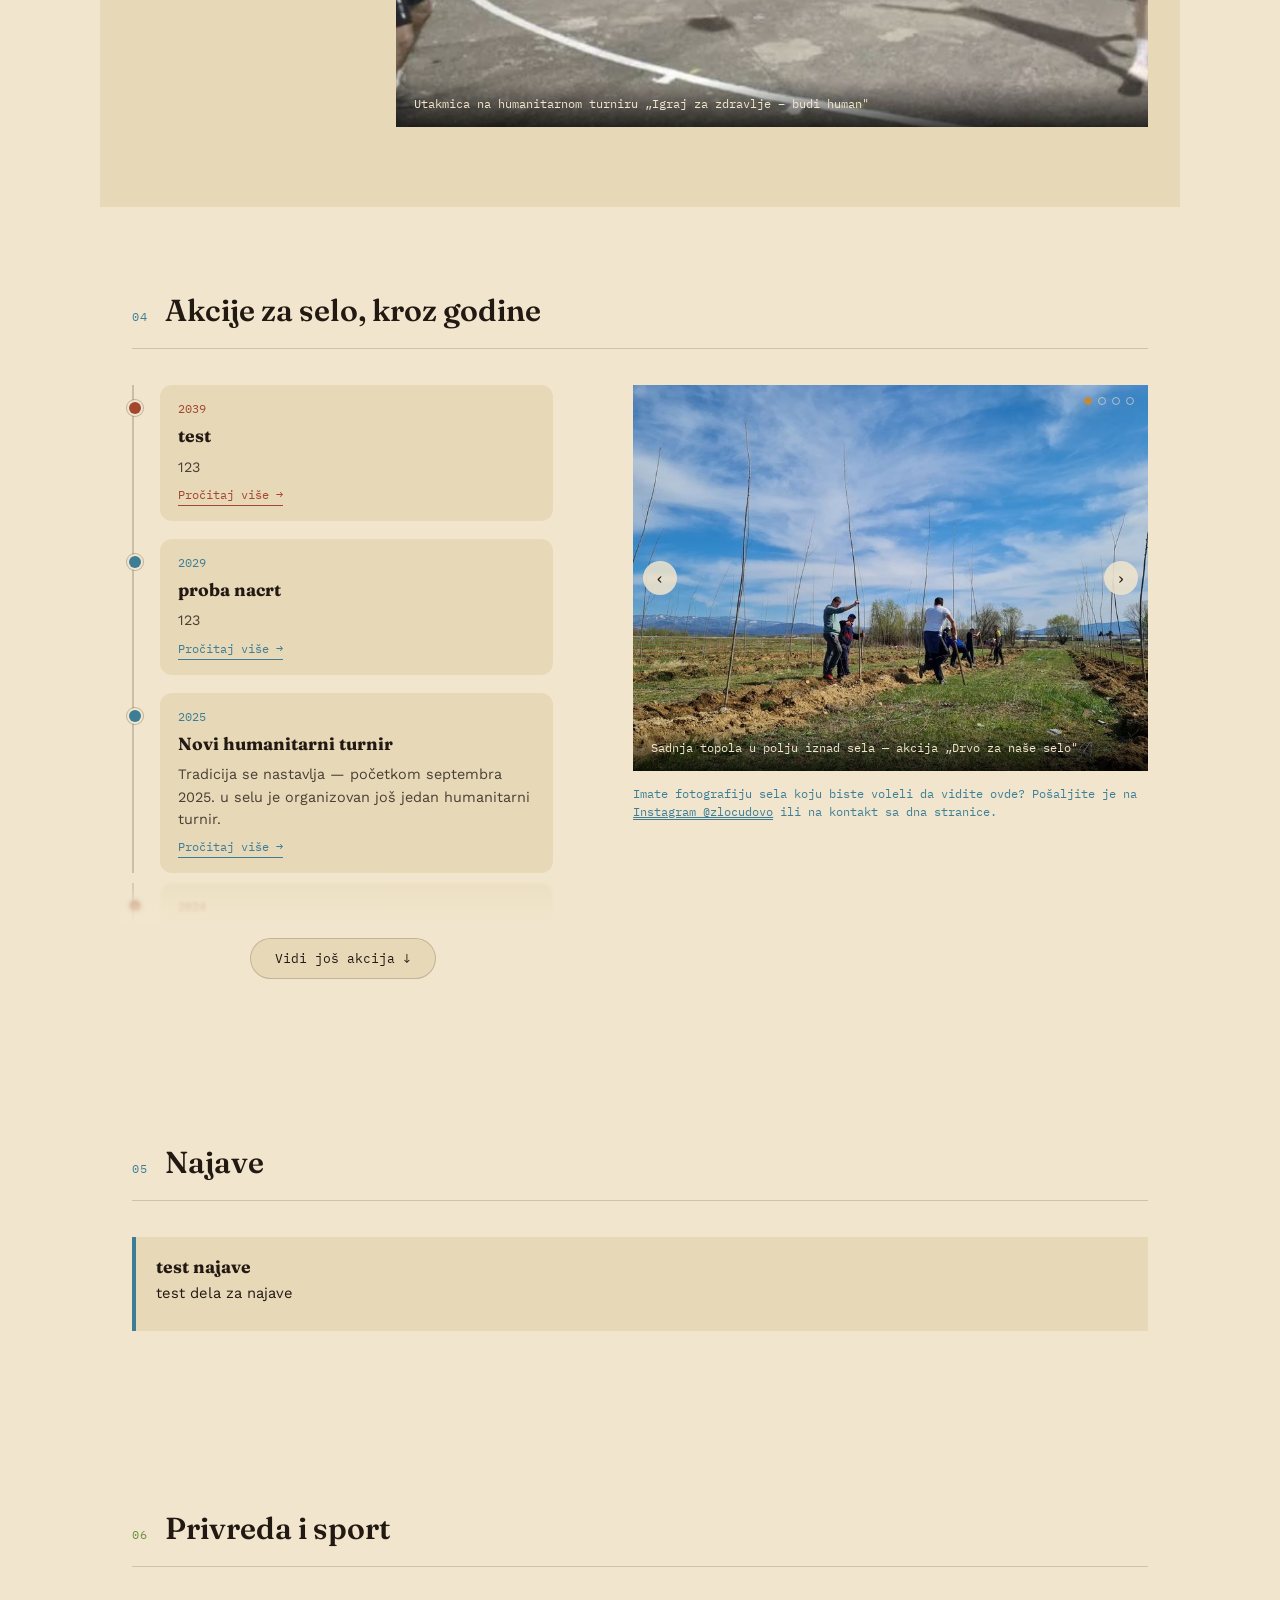
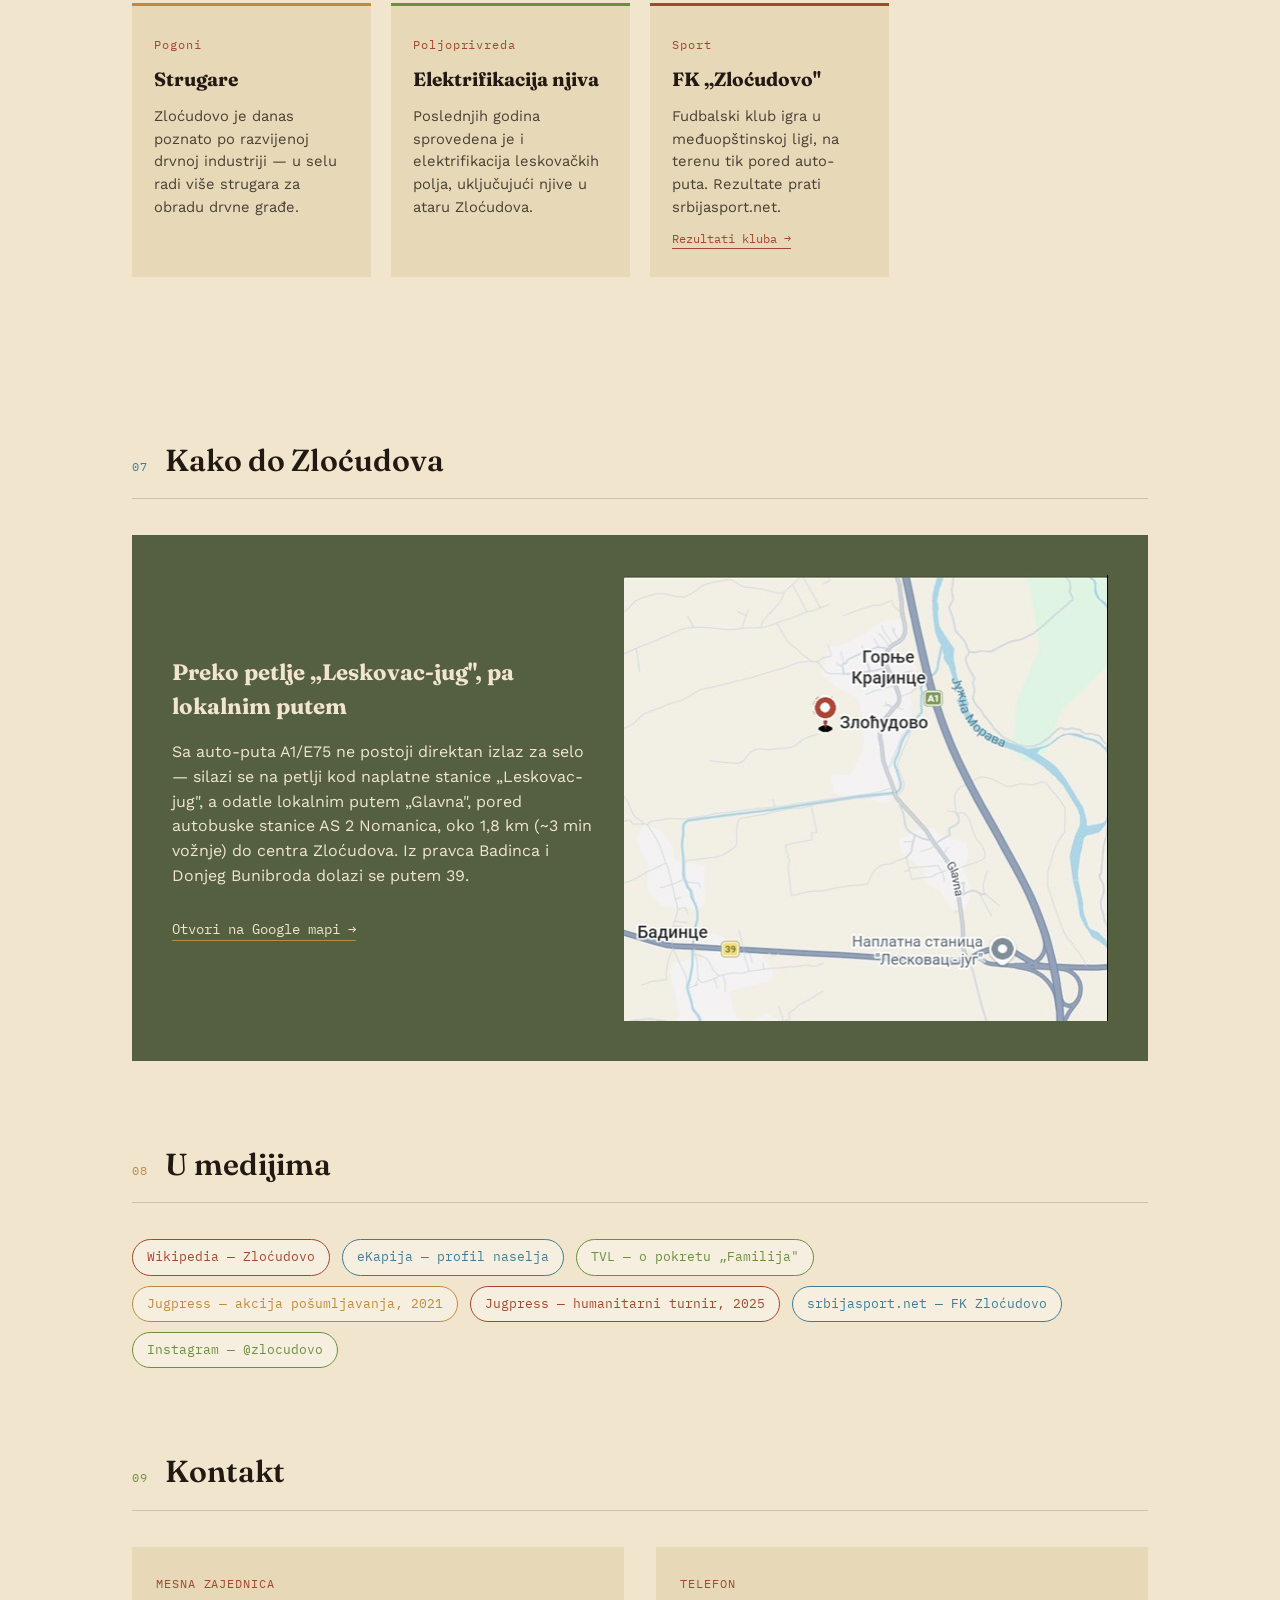
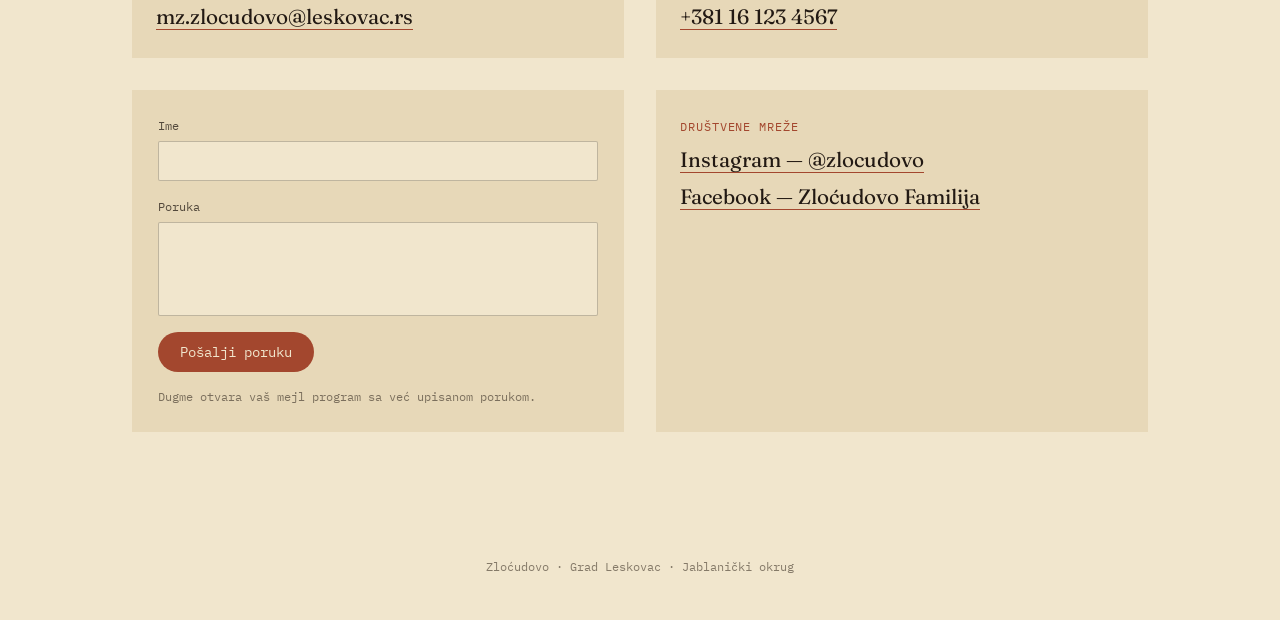
==== commit 0ed40608: "Fix .loc-svg-wrap za img, max-width 1080px na header, mobilni meni na Turnir - .loc-svg-wrap je i da" ====
--- a/index.html
+++ b/index.html
@@ -44,10 +44,11 @@
   a{color:inherit;}
   ::selection{background:var(--rust); color:var(--cream);}
 
-  header.nav{ position:sticky; top:0; z-index:50; display:flex; align-items:center; justify-content:space-between; padding:16px 32px; background:rgba(241,230,205,0.92); backdrop-filter:blur(6px); border-bottom:1px solid rgba(43,32,21,0.12); }
-  .nav-mark{ font-family:var(--font-display); font-weight:700; font-size:1.15rem; letter-spacing:0.01em; }
+  header.nav{ position:sticky; top:0; z-index:50; background:rgba(241,230,205,0.92); backdrop-filter:blur(6px); border-bottom:1px solid rgba(43,32,21,0.12); }
+  .nav-inner{ display:flex; align-items:center; justify-content:space-between; max-width:1080px; margin:0 auto; padding:16px 32px; }
+  .nav-mark{ font-family:var(--font-display); font-weight:700; font-size:1.2rem; letter-spacing:0.01em; }
   .nav-mark span{color:var(--rust);}
-  .nav-links{display:flex; gap:20px; font-size:0.8rem; font-family:var(--font-mono);}
+  .nav-links{display:flex; gap:20px; font-size:0.85rem; font-family:var(--font-mono);}
   .nav-links a{ text-decoration:none; opacity:0.75; border-bottom:1px solid transparent; padding-bottom:2px; transition:opacity .2s, border-color .2s; }
   .nav-links a:hover, .nav-links a:focus-visible{opacity:1; border-color:var(--rust);}
   .nav-links a.active{ opacity:1; color:var(--rust); border-color:var(--rust); }
@@ -248,7 +249,8 @@
   @media (max-width:760px){ .loc-box{grid-template-columns:1fr;} }
   .loc-box h3{ font-family:var(--font-display); font-size:1.4rem; margin:0 0 12px; }
   .loc-box a.map-link{ display:inline-block; margin-top:14px; font-family:var(--font-mono); font-size:0.85rem; color:var(--cream); text-decoration:none; border-bottom:1px solid var(--amber); }
-  .loc-svg-wrap svg{width:100%; height:auto;}
+  .loc-svg-wrap{ min-width:0; overflow:hidden; }
+  .loc-svg-wrap img{ display:block; width:100%; max-width:100%; height:auto; }
   .map-legend{ font-family:var(--font-mono); font-size:9px; fill:rgba(241,230,205,0.85); }
   .map-legend-dark{ font-family:var(--font-mono); font-size:9px; fill:var(--walnut); }
   .shield-a1{ fill:#2d7a3d; stroke:var(--cream); stroke-width:1; }
@@ -287,20 +289,22 @@
 <a href="#main-content" class="skip-link">Preskoči na sadržaj</a>
 
 <header class="nav">
-  <div class="nav-mark">Zloćudovo</div>
-  <nav class="nav-links" id="navLinks">
-    <a href="#o-selu">O selu</a>
-    <a href="#stanovnistvo">Stanovništvo</a>
-    <a href="#familija">Familija</a>
-    <a href="#akcije">Akcije</a>
-    <a href="#najave">Najave</a>
-    <a href="#industrija">Privreda</a>
-    <a href="#lokacija">Lokacija</a>
-    <a href="#kontakt">Kontakt</a>
-  </nav>
-  <button class="nav-toggle" id="navToggle" aria-label="Otvori meni" aria-expanded="false" aria-controls="navLinks">
-    <span></span><span></span><span></span>
-  </button>
+  <div class="nav-inner">
+    <div class="nav-mark">Zloćudovo</div>
+    <nav class="nav-links" id="navLinks">
+      <a href="#o-selu">O selu</a>
+      <a href="#stanovnistvo">Stanovništvo</a>
+      <a href="#familija">Familija</a>
+      <a href="#akcije">Akcije</a>
+      <a href="#najave">Najave</a>
+      <a href="#industrija">Privreda</a>
+      <a href="#lokacija">Lokacija</a>
+      <a href="#kontakt">Kontakt</a>
+    </nav>
+    <button class="nav-toggle" id="navToggle" aria-label="Otvori meni" aria-expanded="false" aria-controls="navLinks">
+      <span></span><span></span><span></span>
+    </button>
+  </div>
 </header>
 
 <section class="hero" id="main-content" tabindex="-1" style="max-width:none;">
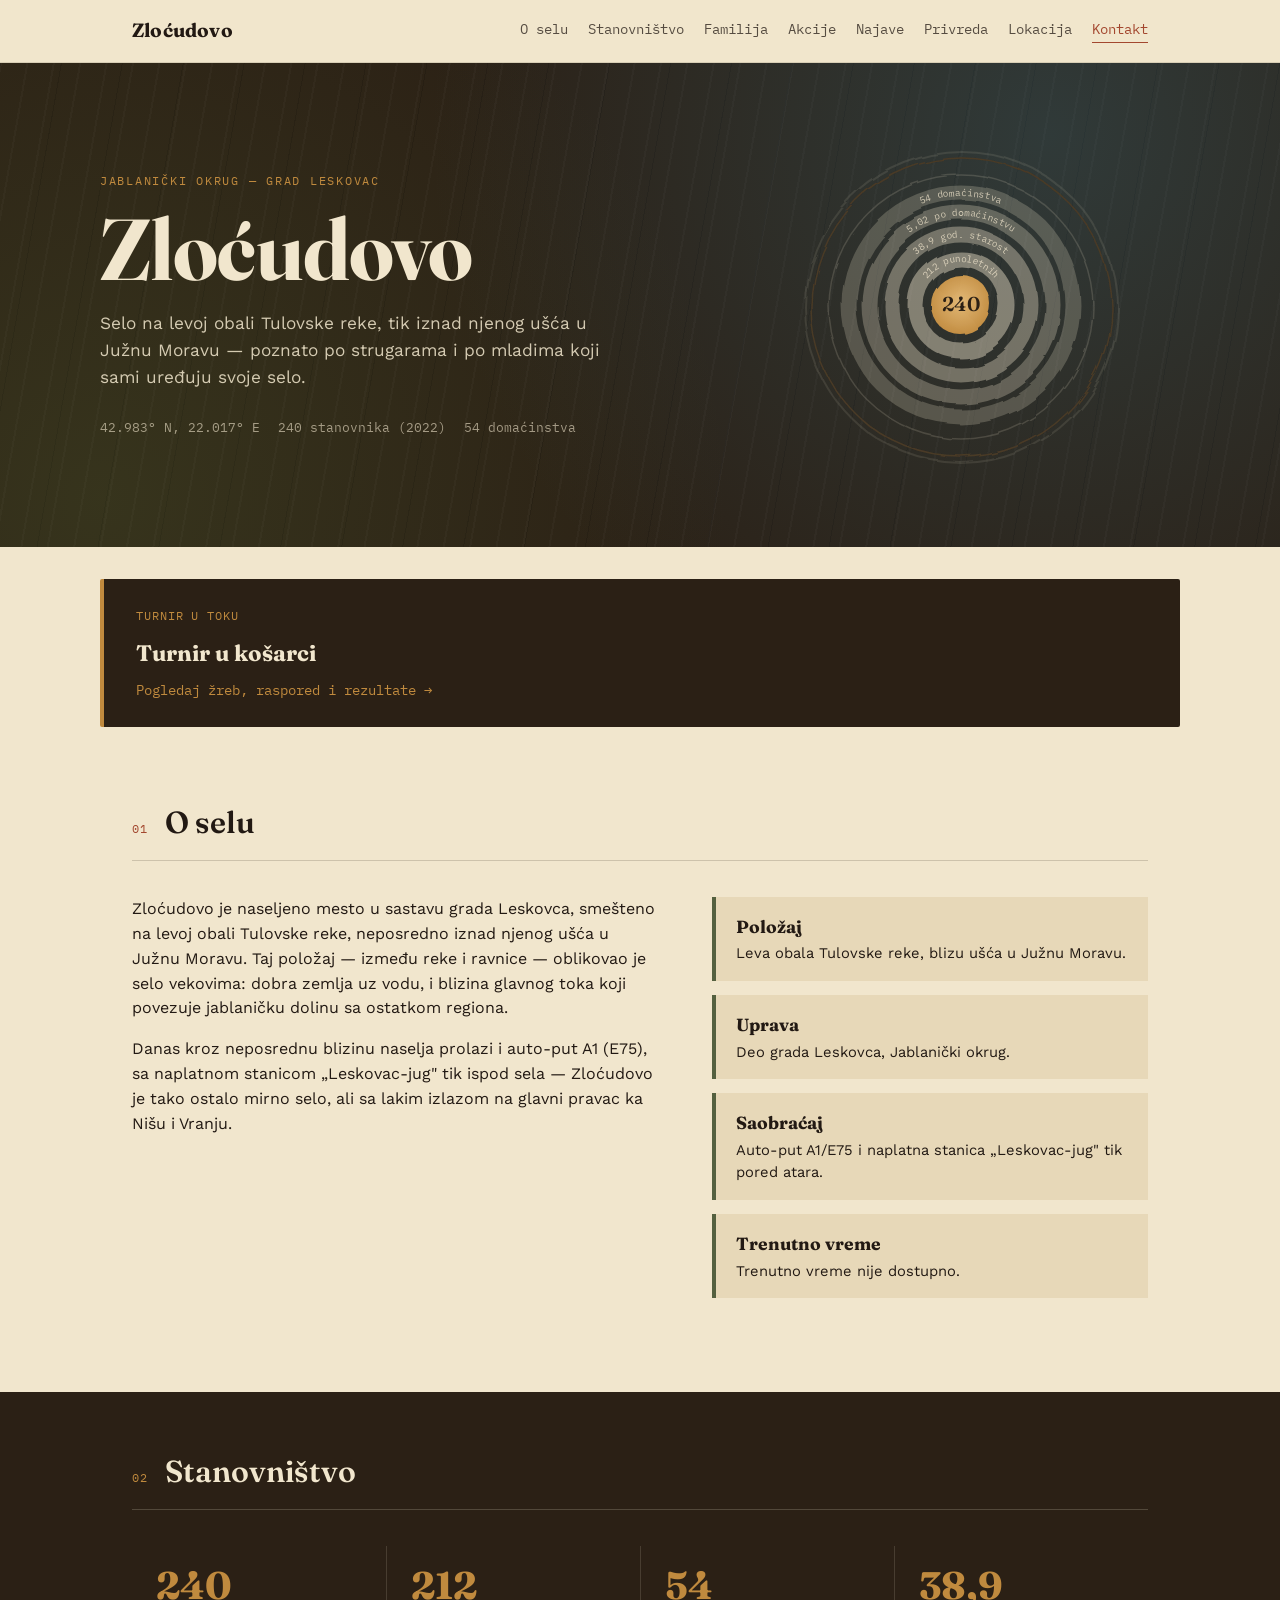
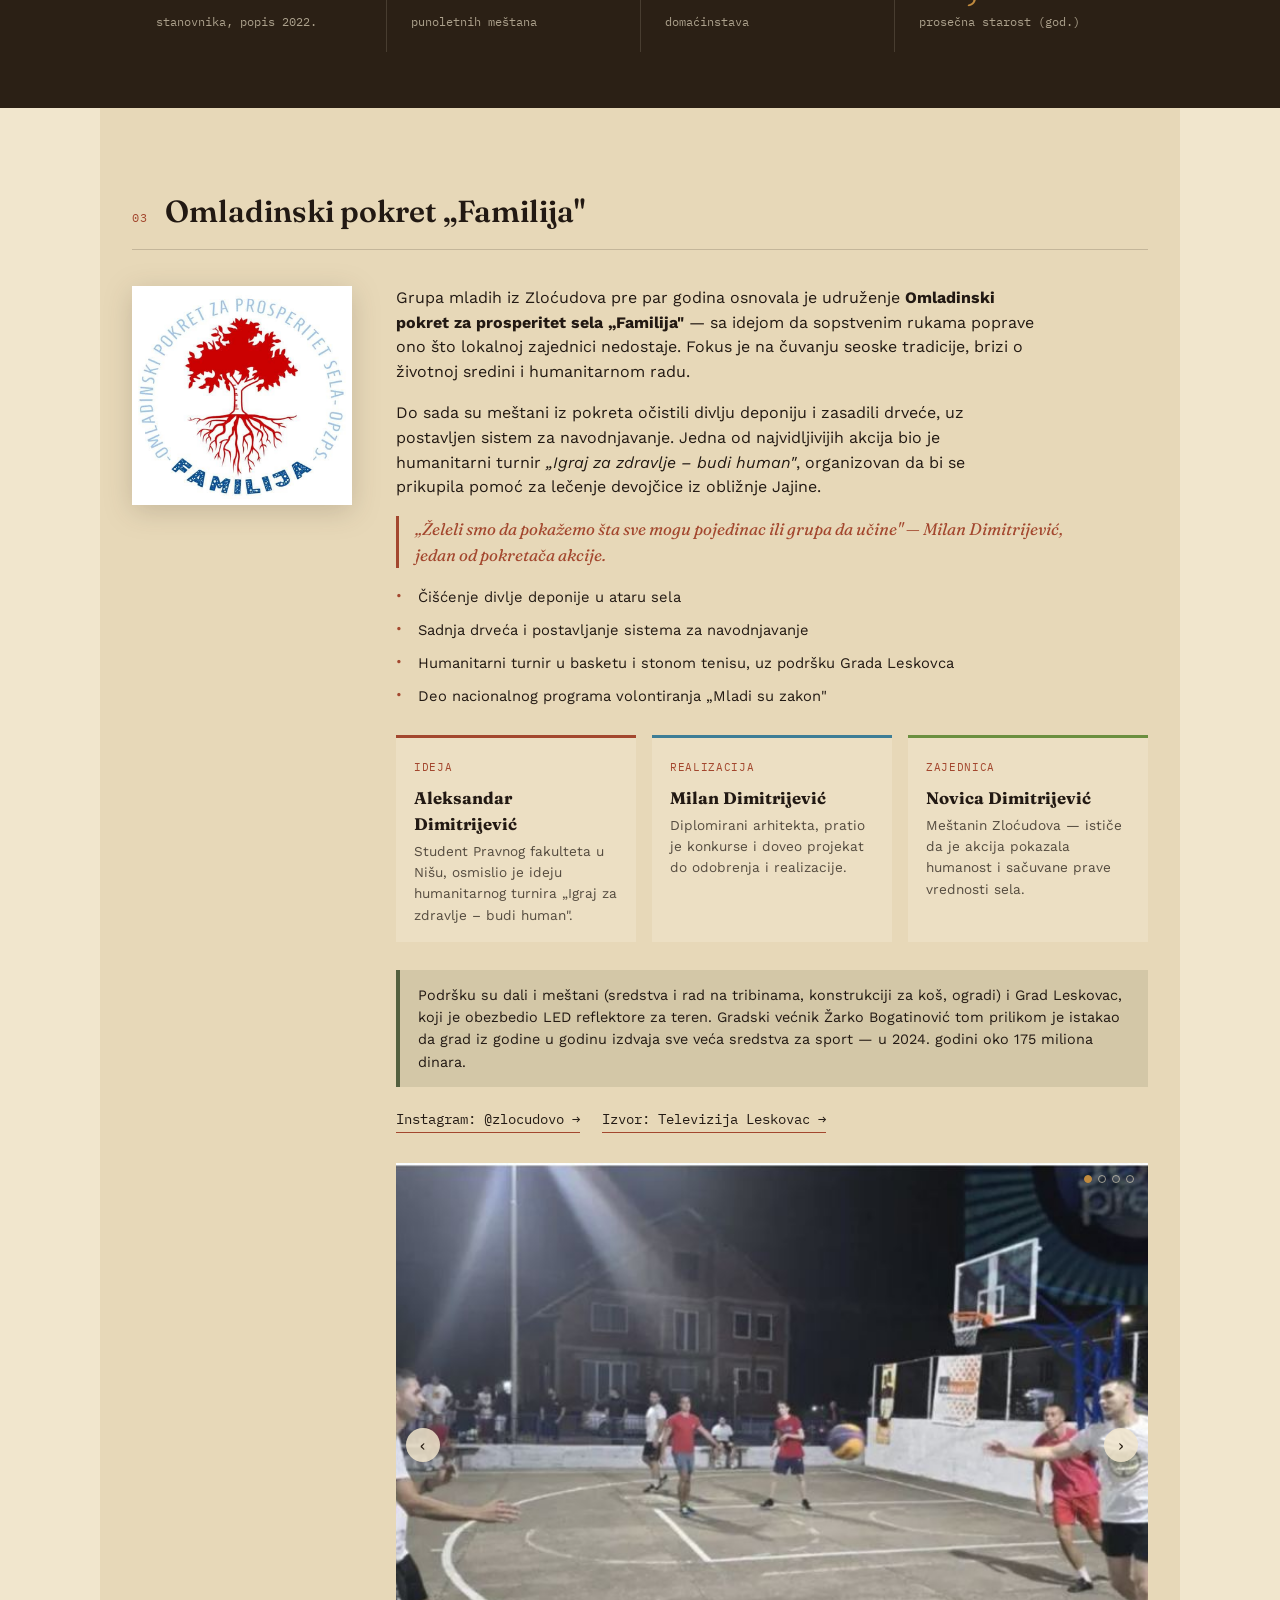
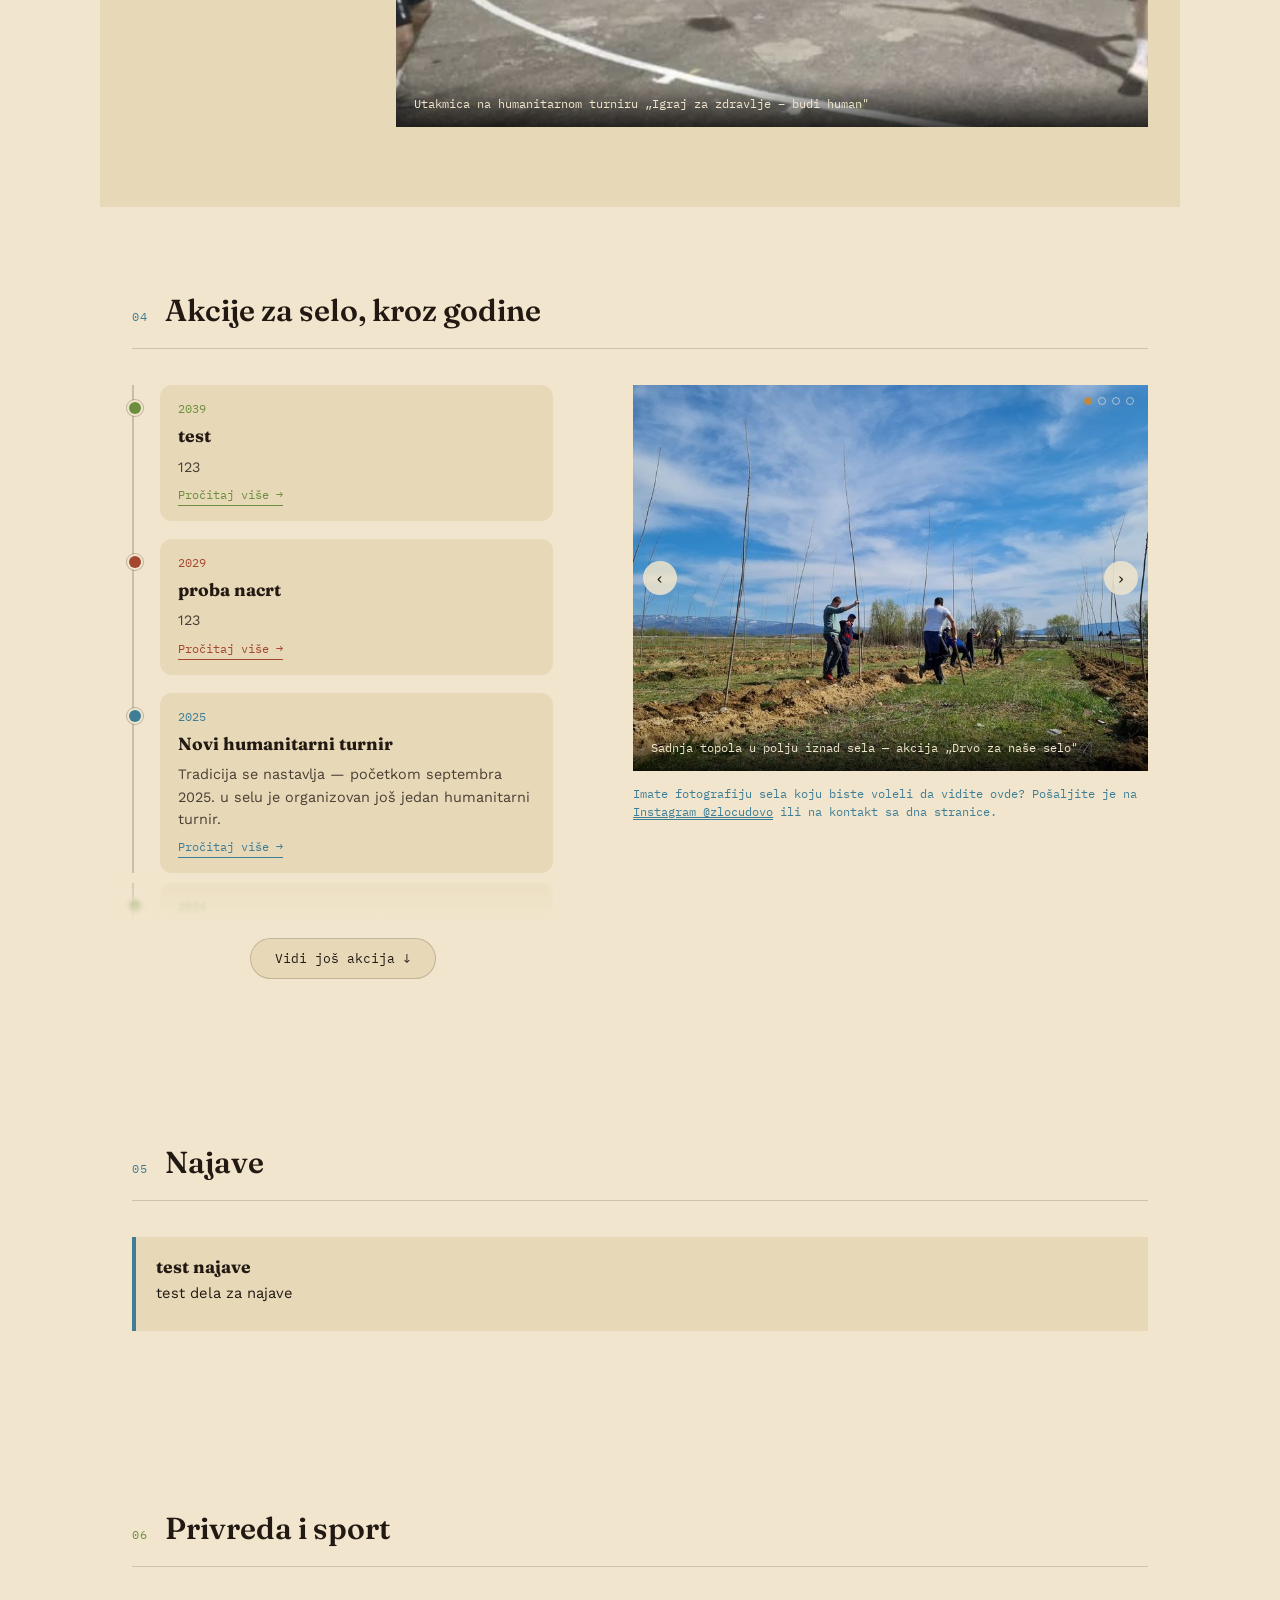
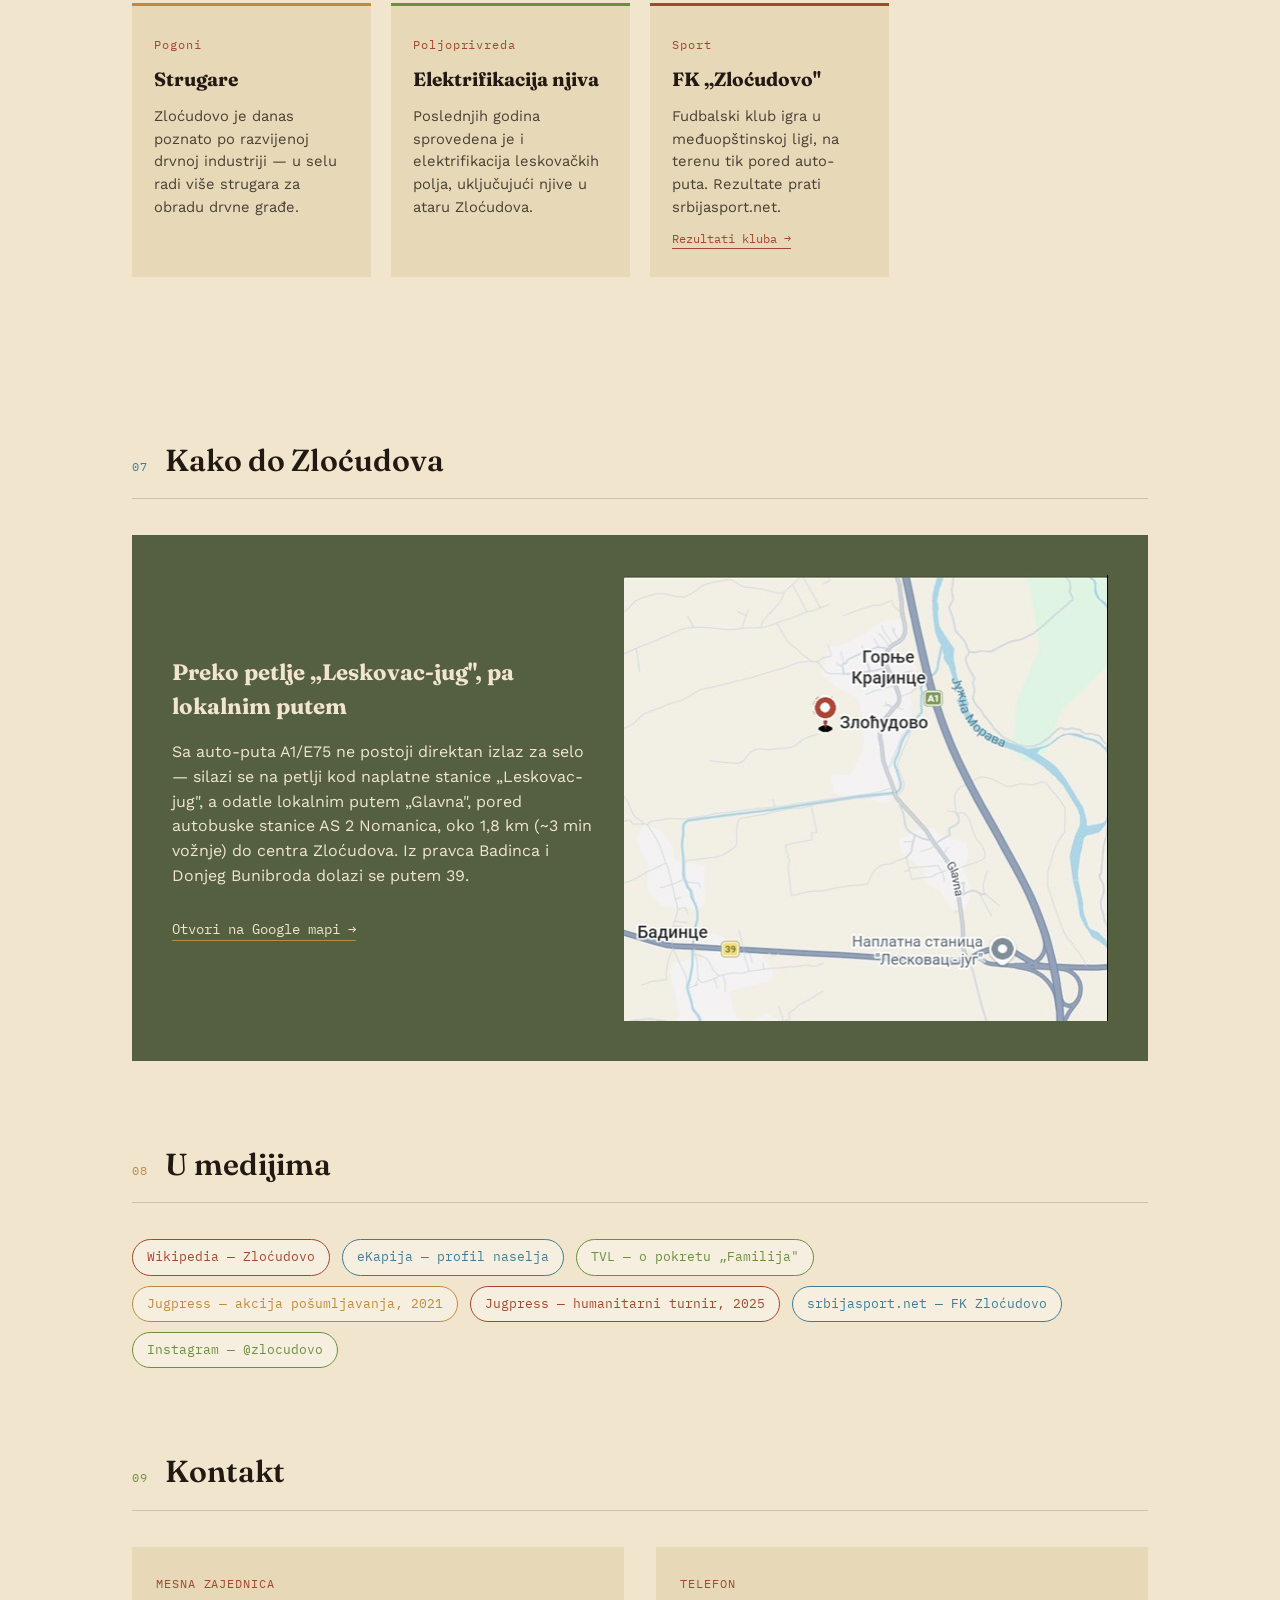
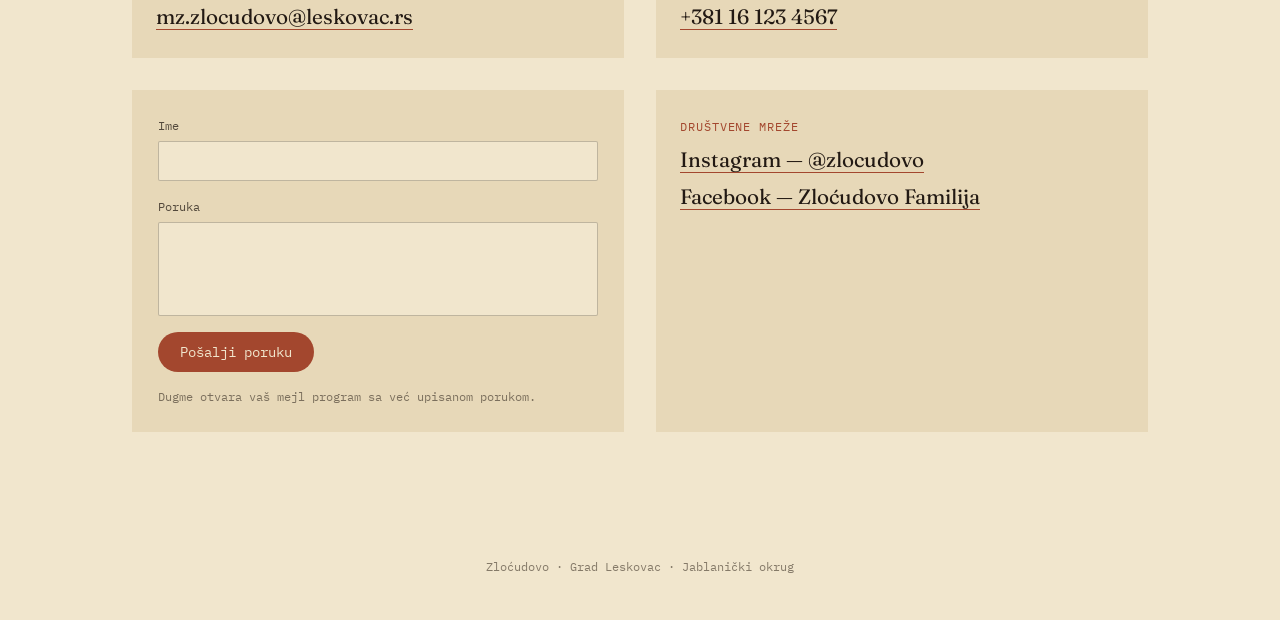
==== commit a5b722ad: "Boja tacke na vremenskoj liniji sad zavisi od godine, ne od pozicije Ista godina uvek dobija istu bo" ====
--- a/index.html
+++ b/index.html
@@ -461,7 +461,7 @@
   <div class="akcije-grid">
     <div class="timeline-wrap collapsed" id="timelineWrap">
     <ul class="timeline" id="timelineMain">
-      <li style="--tc:var(--river)">
+      <li>
         <a class="akcija-box" href="akcije/2025-novi-humanitarni-turnir.html">
           <span class="yr">2025</span>
           <h4>Novi humanitarni turnir</h4>
@@ -469,7 +469,7 @@
           <span class="akcija-more">Pročitaj više →</span>
         </a>
       </li>
-      <li style="--tc:var(--rust)">
+      <li>
         <a class="akcija-box" href="akcije/2024-humanitarni-turnir.html">
           <span class="yr">2024</span>
           <h4>Humanitarni turnir „Igraj za zdravlje – budi human"</h4>
@@ -477,7 +477,7 @@
           <span class="akcija-more">Pročitaj više →</span>
         </a>
       </li>
-      <li style="--tc:var(--rust)">
+      <li>
         <a class="akcija-box" href="akcije/2023-osnivanje-familije.html">
           <span class="yr">2023</span>
           <h4>Osnivanje „Familije"</h4>
@@ -488,7 +488,7 @@
     </ul>
     <div class="timeline-fade-box" id="timelineFadeBox">
     <ul class="timeline timeline-extra" id="timelineExtra">
-      <li style="--tc:var(--leaf)" class="timeline-hidden">
+      <li class="timeline-hidden">
         <a class="akcija-box" href="akcije/2021-drvo-za-nase-selo.html">
           <span class="yr">2021</span>
           <h4>„Drvo za naše selo"</h4>
@@ -871,19 +871,27 @@
   var VISIBLE_COUNT = 3;
   var colors = ['var(--river)', 'var(--rust)', 'var(--leaf)'];
 
+  function colorForYear(godina){
+    var y = parseInt(godina, 10);
+    if(!isFinite(y)) return colors[0];
+    return colors[((y % colors.length) + colors.length) % colors.length];
+  }
+
   function collectStatic(list){
     return Array.prototype.map.call(list.querySelectorAll('li'), function(li){
       var yr = li.querySelector('.yr');
+      var godina = yr ? yr.textContent : '0';
       li.classList.remove('timeline-hidden');
-      return { godina: yr ? yr.textContent : '0', node: li };
+      li.style.setProperty('--tc', colorForYear(godina));
+      return { godina: godina, node: li };
     });
   }
 
   function render(items){
     var staticEntries = collectStatic(mainList).concat(collectStatic(extraList));
-    var dynEntries = items.map(function(item, i){
+    var dynEntries = items.map(function(item){
       var li = document.createElement('li');
-      li.style.setProperty('--tc', colors[i % colors.length]);
+      li.style.setProperty('--tc', colorForYear(item.godina));
       var slug = Z.slugFor(item);
       li.innerHTML =
         '<a class="akcija-box" href="akcije/prikaz.html?slug=' + encodeURIComponent(slug) + '">' +
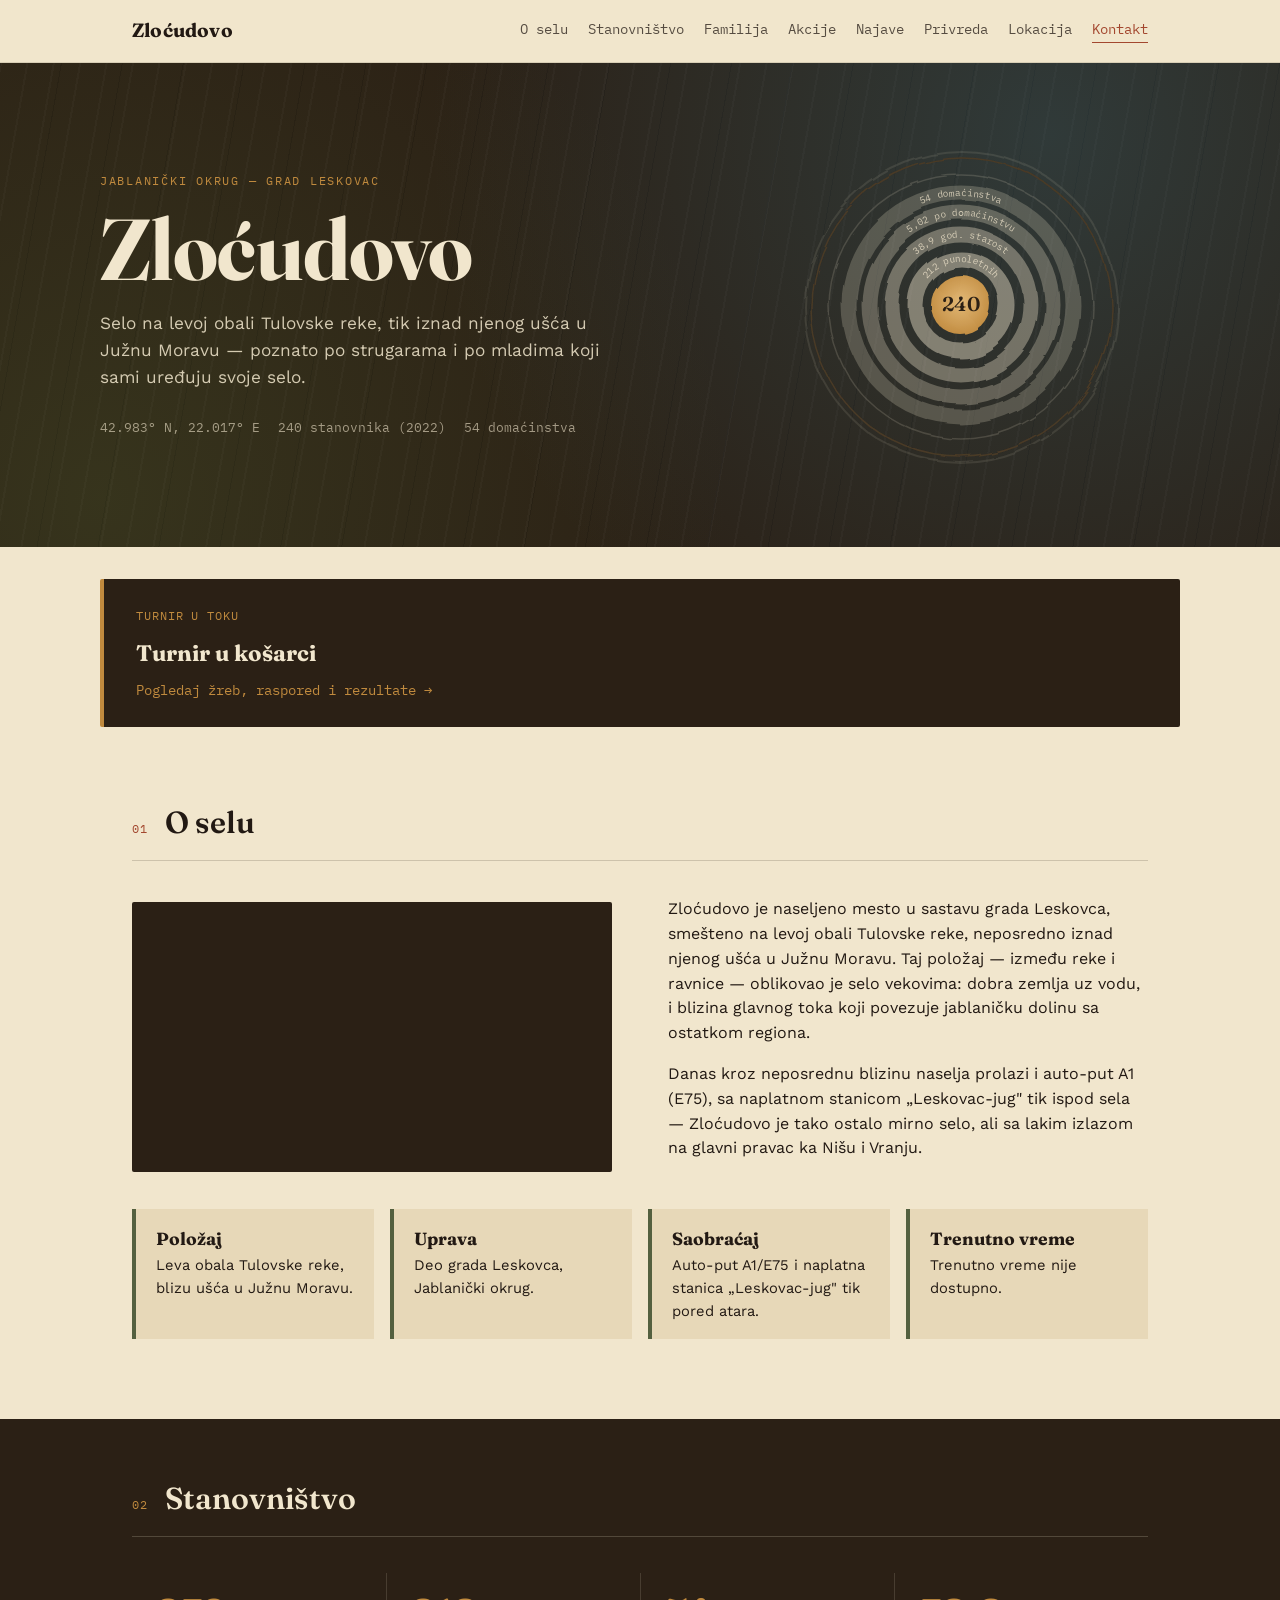
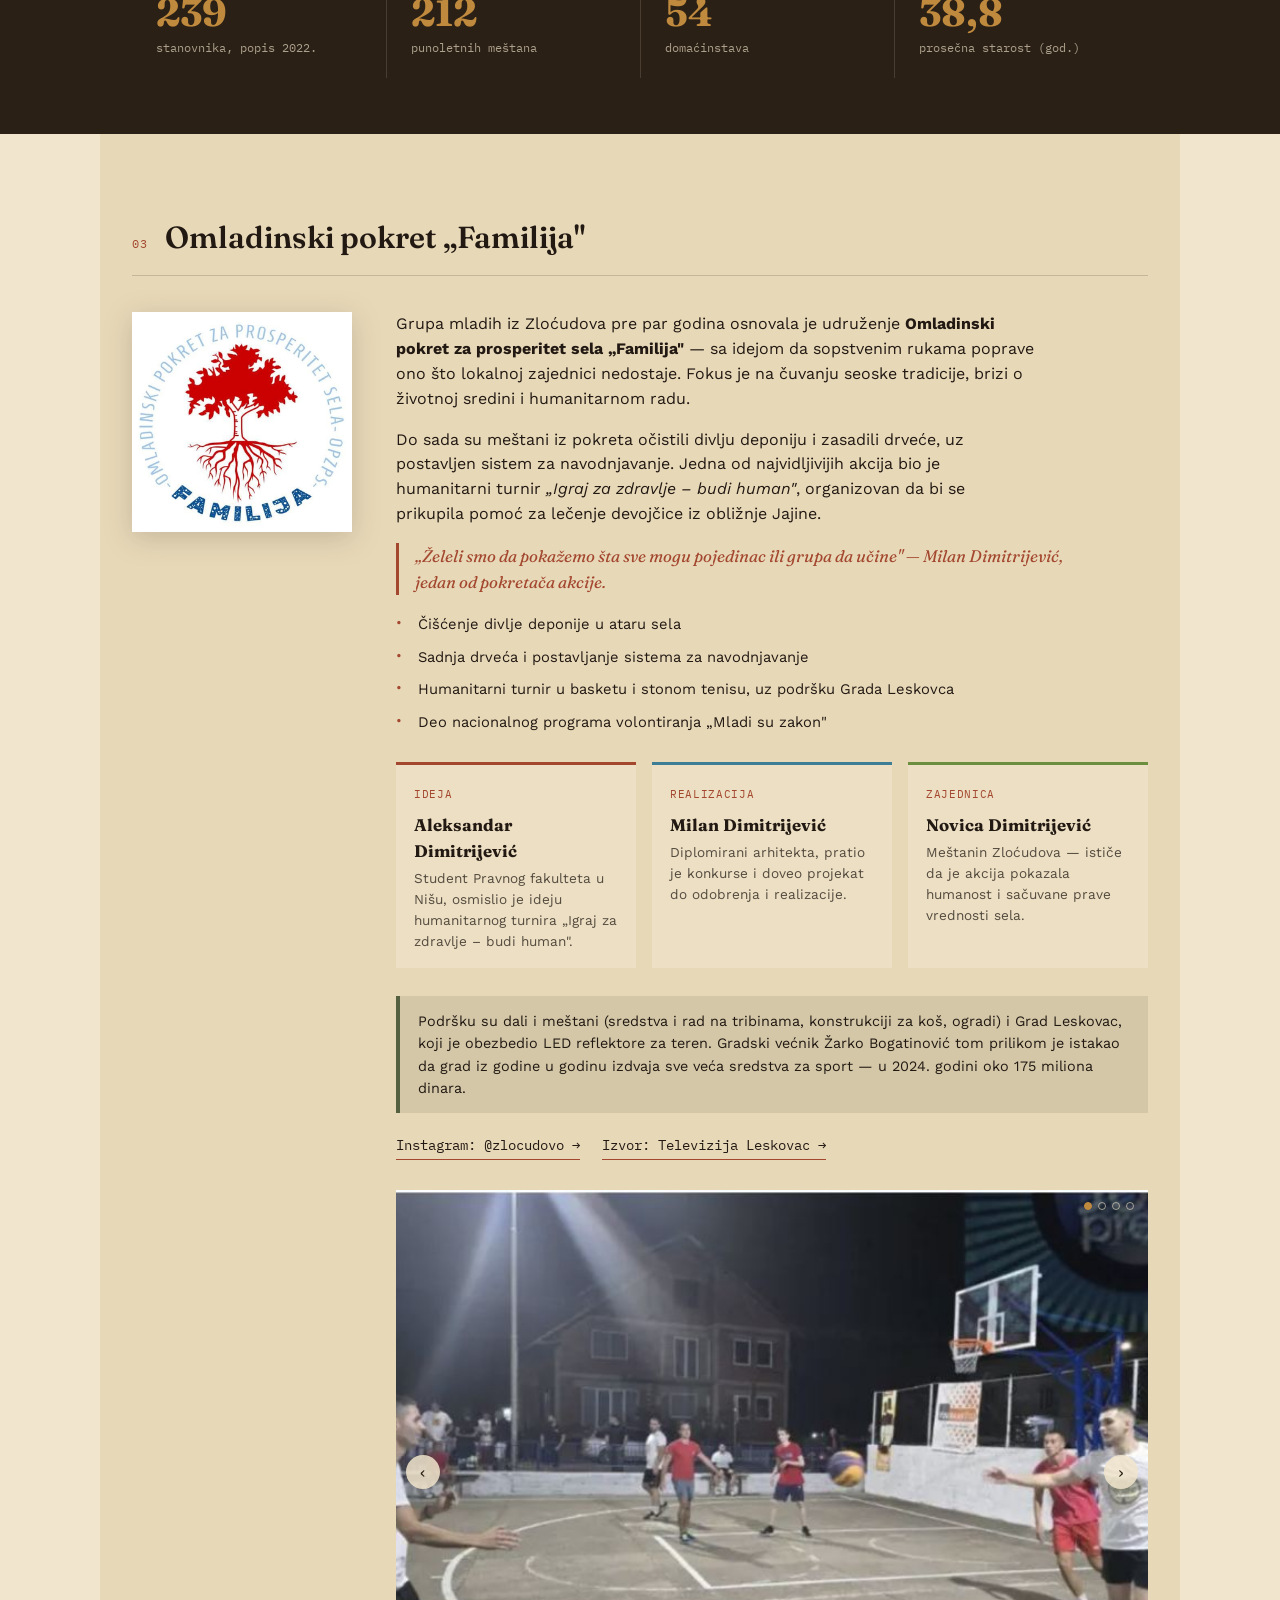
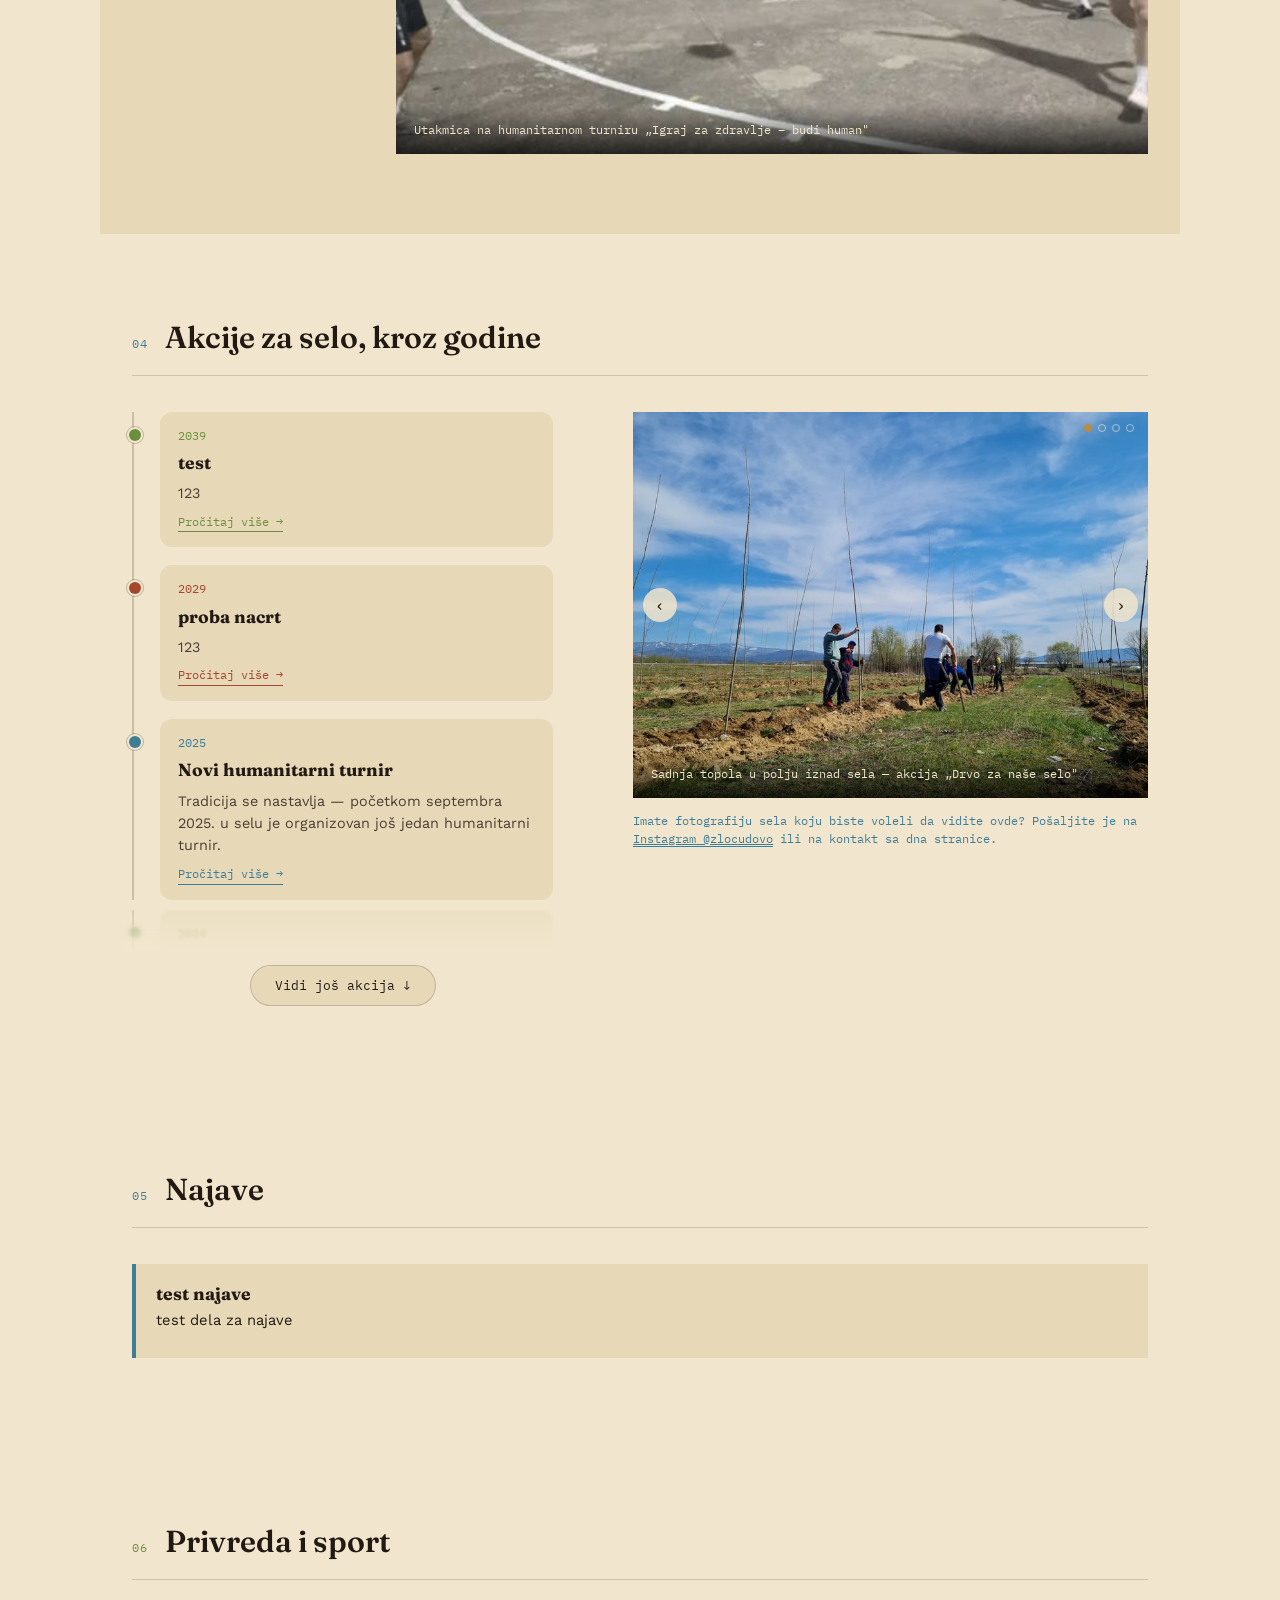
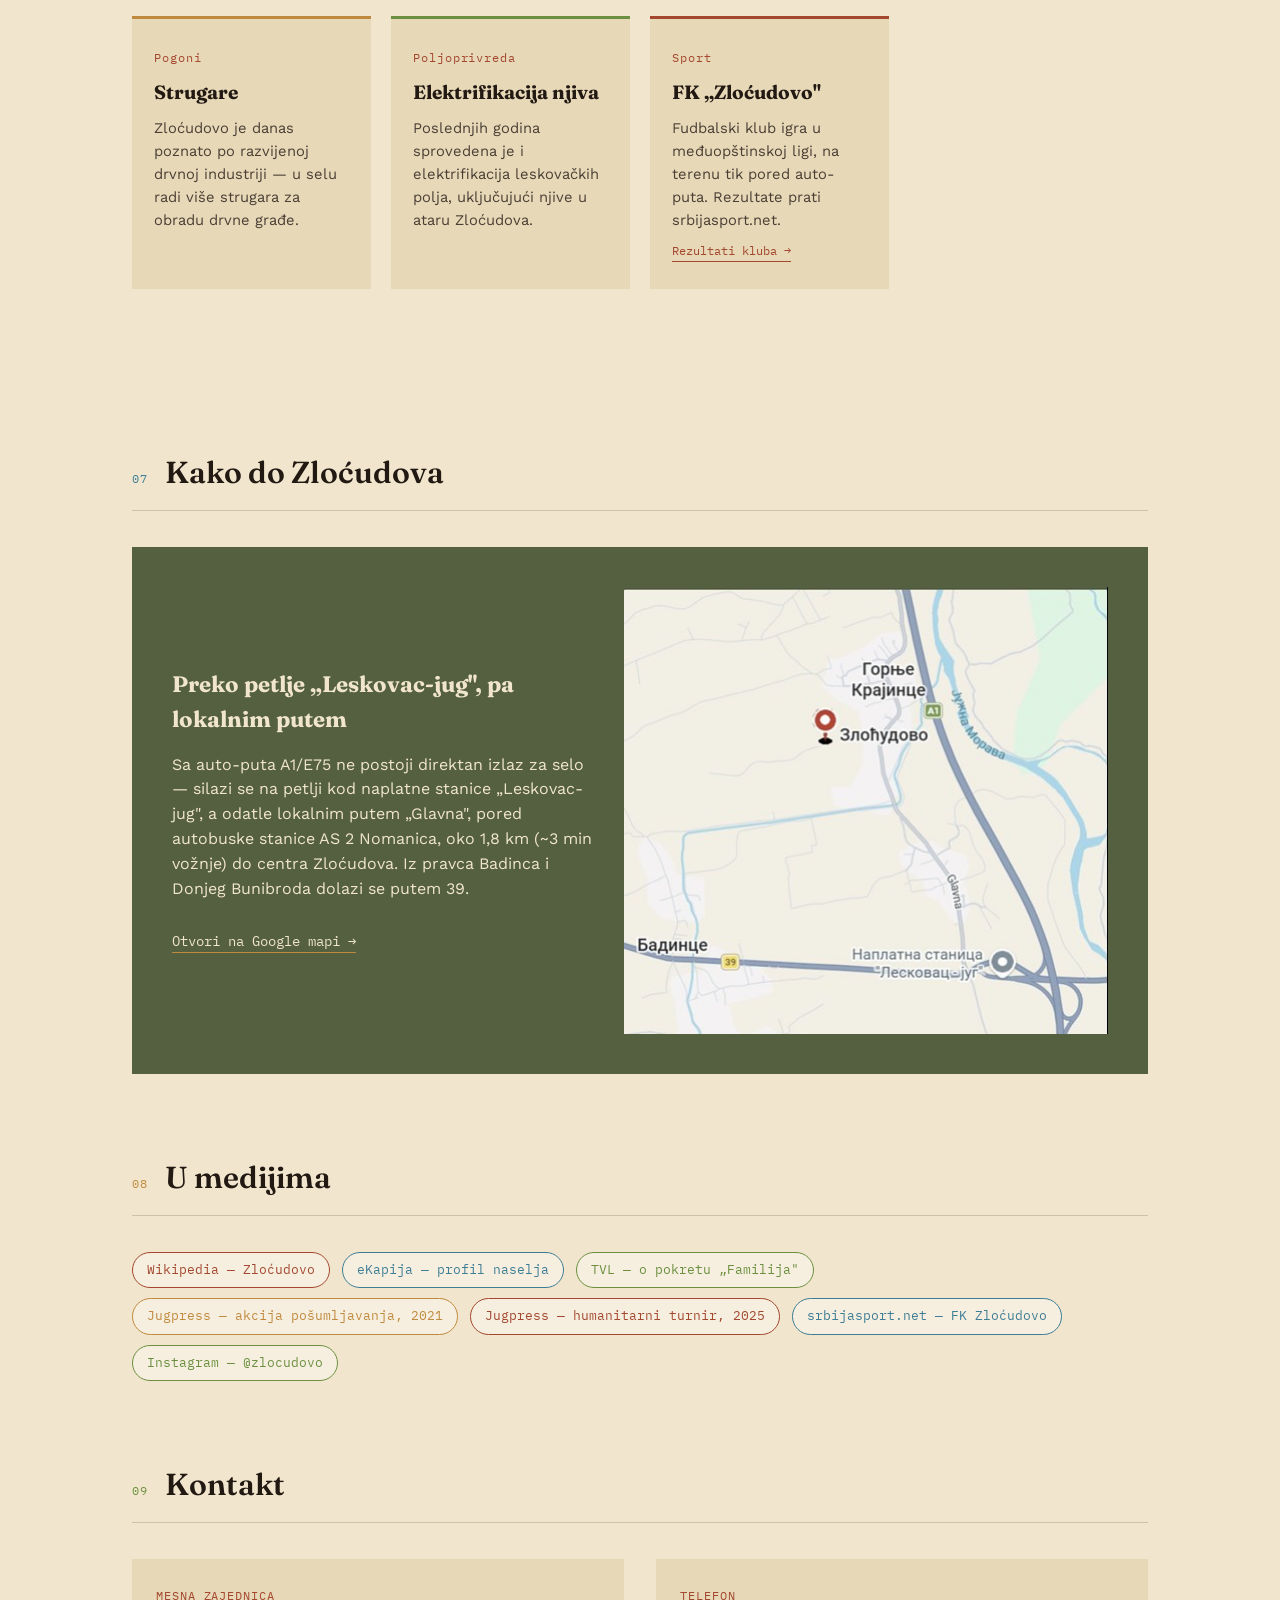
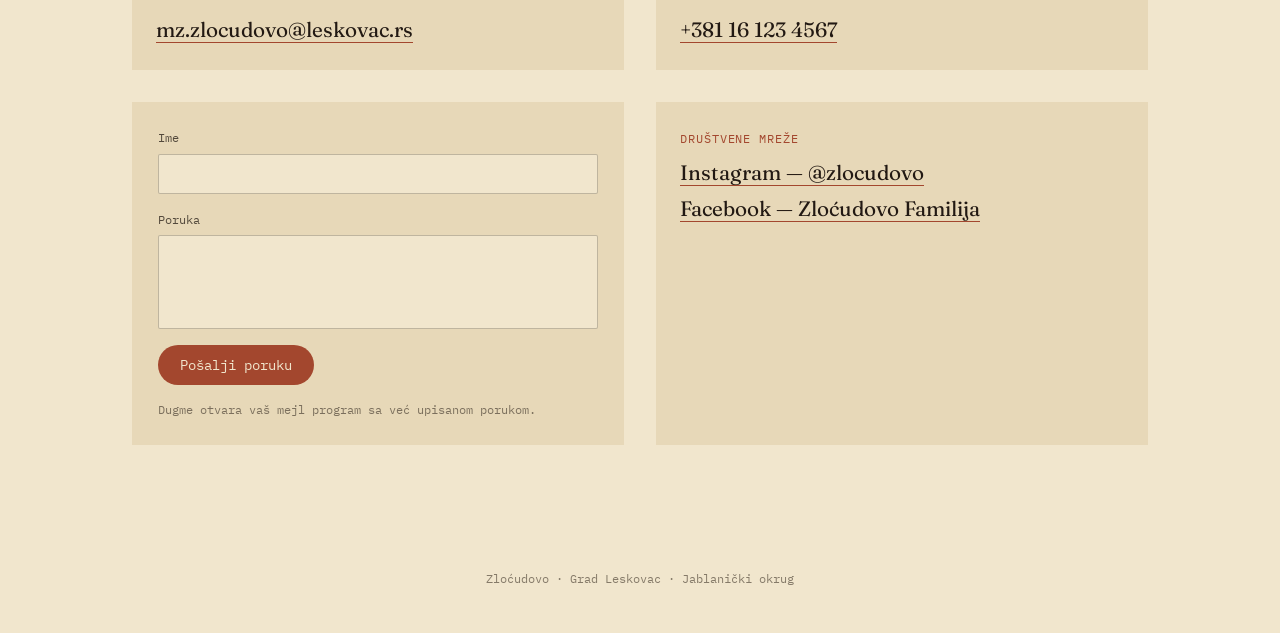
==== commit 5dea47b0: "Dodaj YouTube video (dron snimak sela) u sekciju O selu - Video plejer levo od teksta u "O selu", pr" ====
--- a/index.html
+++ b/index.html
@@ -102,10 +102,18 @@
   .section-head .tag{ font-family:var(--font-mono); font-size:0.78rem; color:var(--rust); letter-spacing:0.1em; text-transform:uppercase; }
   .section-head h2{ font-family:var(--font-display); font-weight:600; font-size:1.9rem; margin:0; }
 
-  .about-grid{ display:grid; grid-template-columns:1.2fr 1fr; gap:56px; }
+  .about-grid{ display:grid; grid-template-columns:1fr 1fr; gap:56px; align-items:center; }
   @media (max-width:760px){ .about-grid{grid-template-columns:1fr;} }
   .about-grid p{margin:0 0 16px; max-width:56ch;}
-  .fact-plank{ background:var(--cream-2); border-left:4px solid var(--moss); padding:16px 20px; margin-bottom:14px; font-size:0.92rem; }
+
+  .video-embed{ position:relative; width:100%; aspect-ratio:16/9; background:var(--walnut); overflow:hidden; border-radius:2px; cursor:pointer; }
+  .video-embed iframe{ position:absolute; inset:0; width:100%; height:100%; border:none; display:block; }
+  .video-thumb{ position:absolute; inset:0; width:100%; height:100%; object-fit:cover; }
+  .video-play{ position:absolute; inset:0; display:flex; align-items:center; justify-content:center; font-size:2.2rem; color:var(--cream); background:rgba(43,32,21,0.28); transition:background .2s ease; }
+  .video-embed:hover .video-play{ background:rgba(43,32,21,0.4); }
+
+  .about-facts{ display:grid; grid-template-columns:repeat(auto-fit, minmax(180px,1fr)); gap:16px; margin-top:32px; }
+  .fact-plank{ background:var(--cream-2); border-left:4px solid var(--moss); padding:16px 20px; font-size:0.92rem; }
   .fact-plank b{display:block; font-family:var(--font-display); font-size:1.1rem; margin-bottom:2px;}
   .fact-plank p{ margin:0 0 10px; }
 
@@ -378,16 +386,22 @@
 <section id="o-selu">
   <div class="section-head"><span class="tag" style="color:var(--rust)">01</span><h2>O selu</h2></div>
   <div class="about-grid">
+    <div class="about-video">
+      <div class="video-embed" id="oSeluVideo" data-video-id="fHsvkAH_sho">
+        <img class="video-thumb" src="https://i.ytimg.com/vi/fHsvkAH_sho/hqdefault.jpg" alt="Snimak sela Zloćudovo iz vazduha (dron)" loading="lazy">
+        <span class="video-play" aria-hidden="true">▶</span>
+      </div>
+    </div>
     <div>
       <p>Zloćudovo je naseljeno mesto u sastavu grada Leskovca, smešteno na levoj obali Tulovske reke, neposredno iznad njenog ušća u Južnu Moravu. Taj položaj — između reke i ravnice — oblikovao je selo vekovima: dobra zemlja uz vodu, i blizina glavnog toka koji povezuje jablaničku dolinu sa ostatkom regiona.</p>
       <p>Danas kroz neposrednu blizinu naselja prolazi i auto-put A1 (E75), sa naplatnom stanicom „Leskovac-jug" tik ispod sela — Zloćudovo je tako ostalo mirno selo, ali sa lakim izlazom na glavni pravac ka Nišu i Vranju.</p>
     </div>
-    <div>
-      <div class="fact-plank"><b>Položaj</b>Leva obala Tulovske reke, blizu ušća u Južnu Moravu.</div>
-      <div class="fact-plank"><b>Uprava</b>Deo grada Leskovca, Jablanički okrug.</div>
-      <div class="fact-plank"><b>Saobraćaj</b>Auto-put A1/E75 i naplatna stanica „Leskovac-jug" tik pored atara.</div>
-      <div class="fact-plank" id="weatherPlank"><b>Trenutno vreme</b><span id="weatherText">Učitavanje…</span></div>
-    </div>
+  </div>
+  <div class="about-facts">
+    <div class="fact-plank"><b>Položaj</b>Leva obala Tulovske reke, blizu ušća u Južnu Moravu.</div>
+    <div class="fact-plank"><b>Uprava</b>Deo grada Leskovca, Jablanički okrug.</div>
+    <div class="fact-plank"><b>Saobraćaj</b>Auto-put A1/E75 i naplatna stanica „Leskovac-jug" tik pored atara.</div>
+    <div class="fact-plank" id="weatherPlank"><b>Trenutno vreme</b><span id="weatherText">Učitavanje…</span></div>
   </div>
 </section>
 
@@ -851,6 +865,44 @@
 })();
 </script>
 
+<script>
+(function(){
+  var wrap = document.getElementById('oSeluVideo');
+  if(!wrap) return;
+  var videoId = wrap.getAttribute('data-video-id');
+  if(!videoId) return;
+  var reduce = window.matchMedia('(prefers-reduced-motion: reduce)').matches;
+  var loaded = false;
+
+  function loadVideo(autoplay){
+    if(loaded) return;
+    loaded = true;
+    var params = 'mute=1&playsinline=1&rel=0&modestbranding=1' + (autoplay ? '&autoplay=1' : '');
+    var iframe = document.createElement('iframe');
+    iframe.src = 'https://www.youtube-nocookie.com/embed/' + videoId + '?' + params;
+    iframe.title = 'Snimak sela Zloćudovo iz vazduha';
+    iframe.setAttribute('allow', 'accelerometer; autoplay; clipboard-write; encrypted-media; gyroscope; picture-in-picture');
+    iframe.setAttribute('allowfullscreen', '');
+    wrap.innerHTML = '';
+    wrap.appendChild(iframe);
+  }
+
+  wrap.addEventListener('click', function(){ loadVideo(true); });
+
+  if('IntersectionObserver' in window){
+    var observer = new IntersectionObserver(function(entries){
+      entries.forEach(function(entry){
+        if(entry.isIntersecting){
+          loadVideo(!reduce);
+          observer.unobserve(entry.target);
+        }
+      });
+    }, { threshold: 0.5 });
+    observer.observe(wrap);
+  }
+})();
+</script>
+
 <script src="https://identity.netlify.com/v1/netlify-identity-widget.js"></script>
 <script>
   (function(){
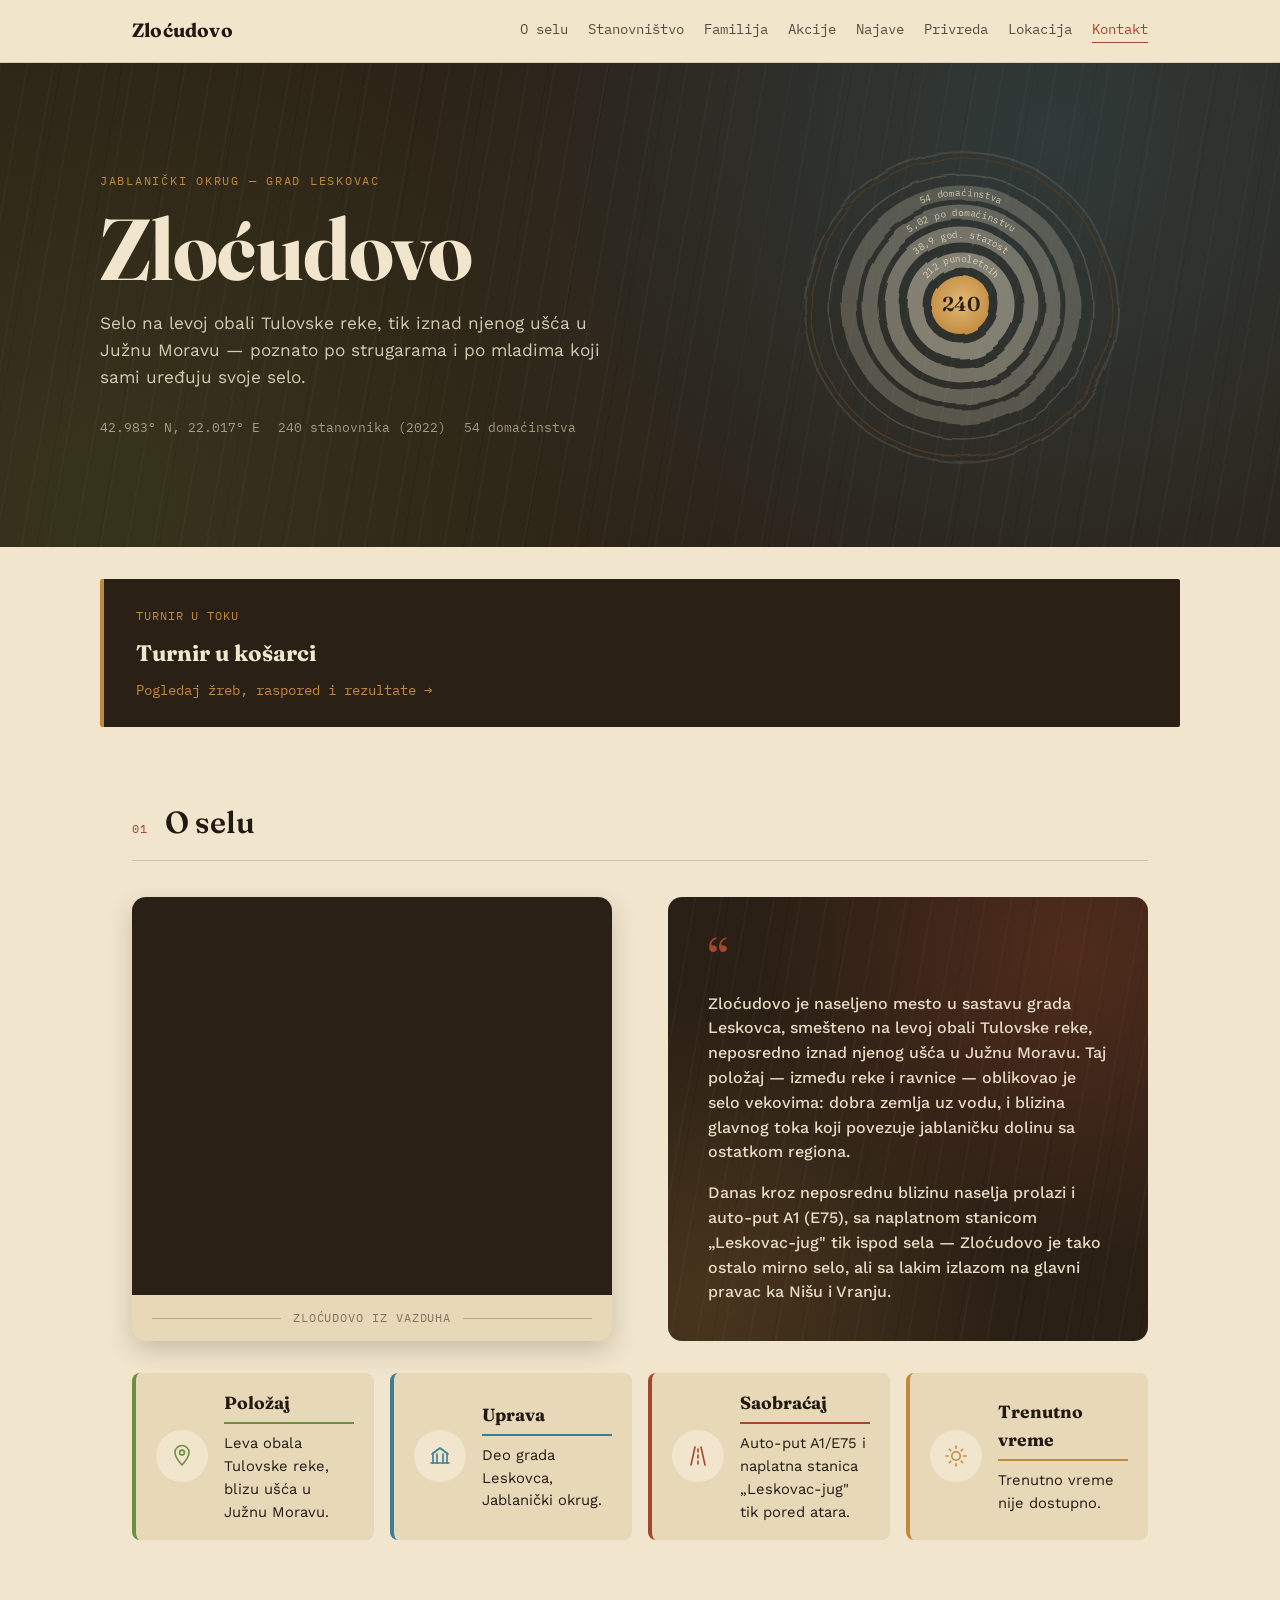
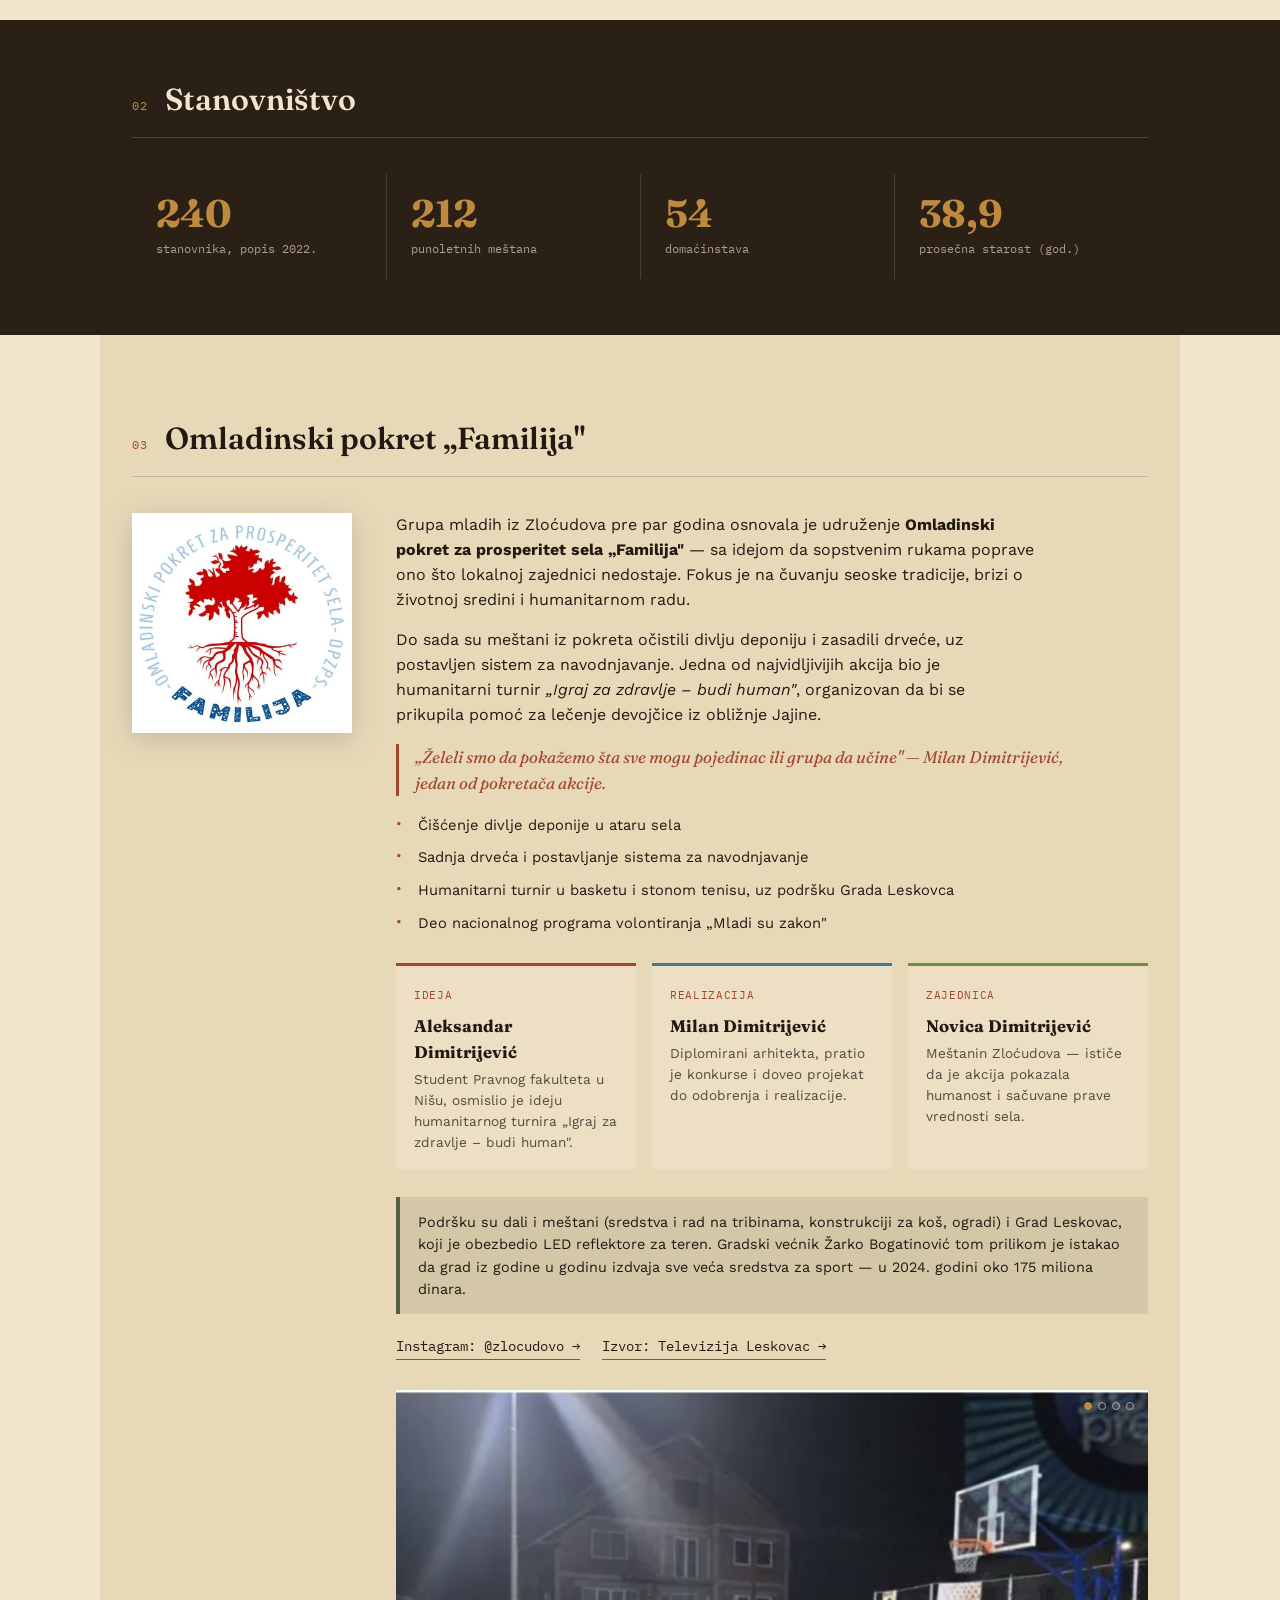
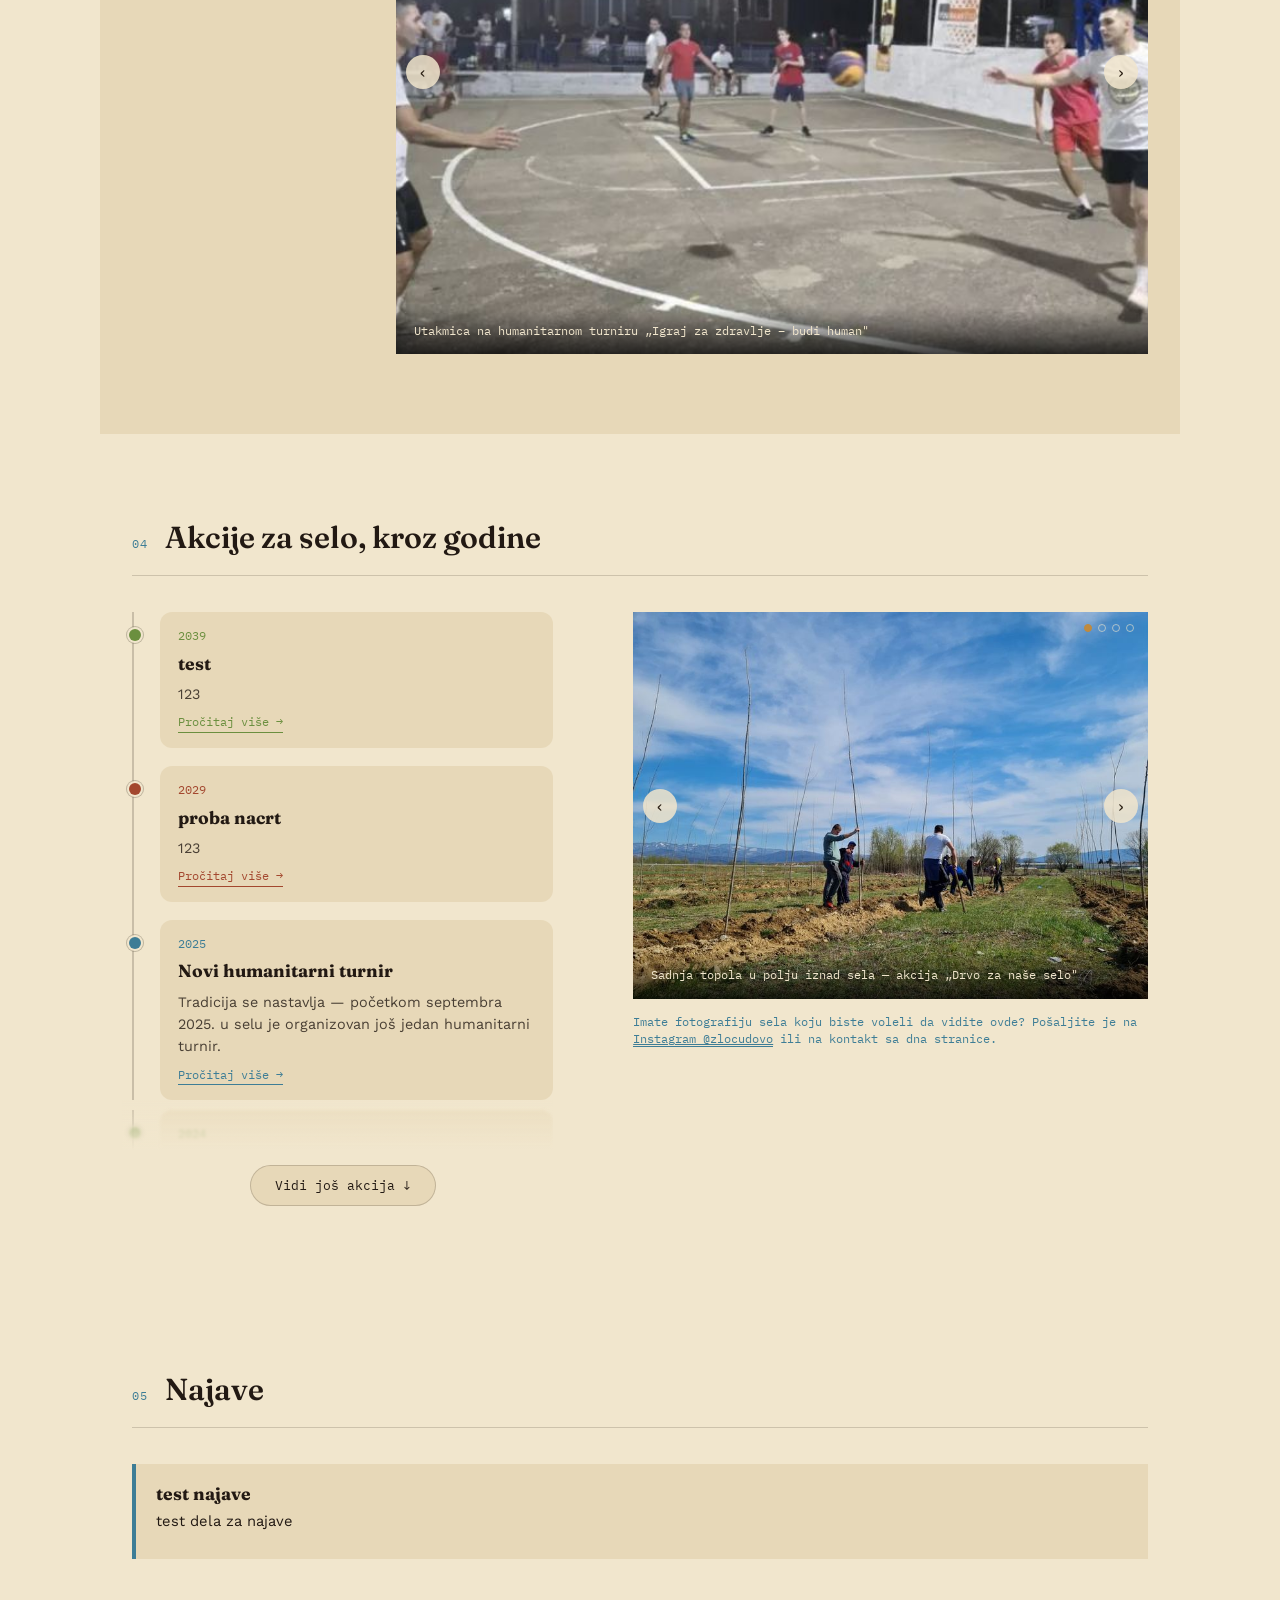
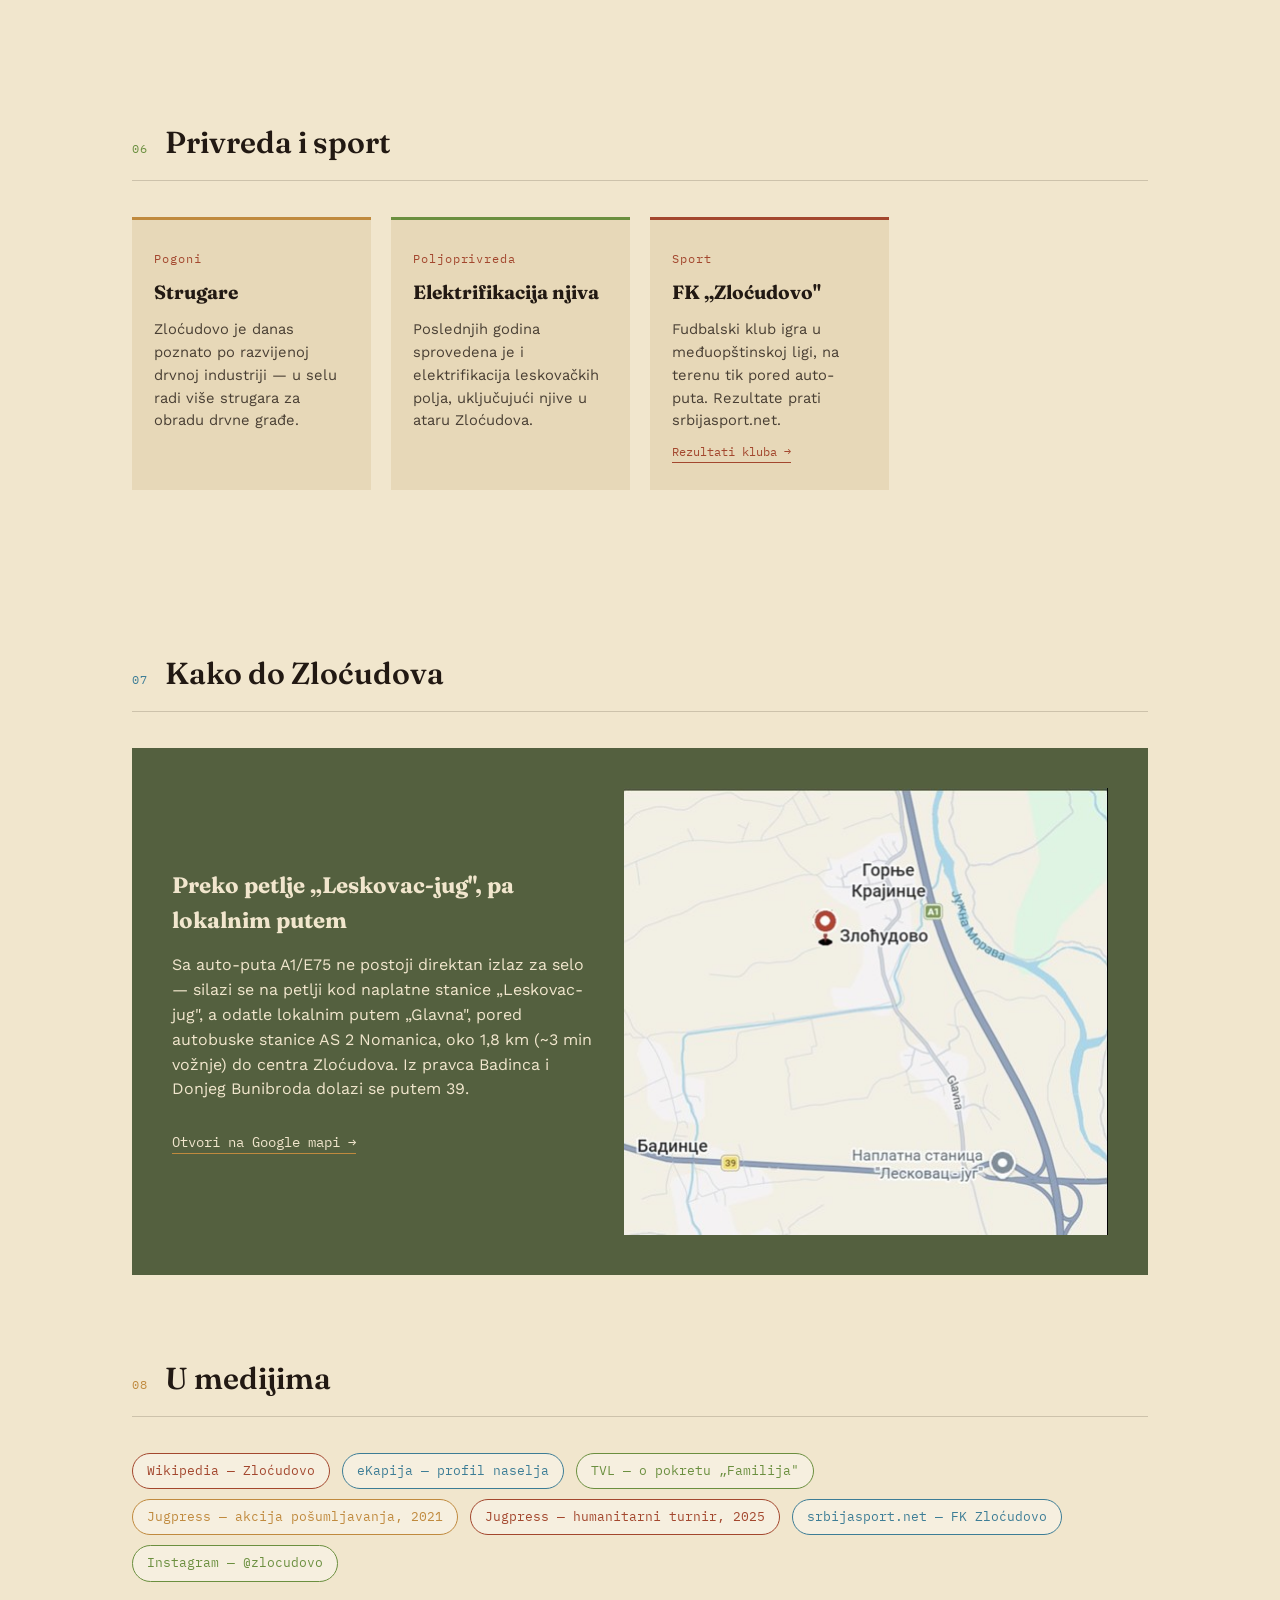
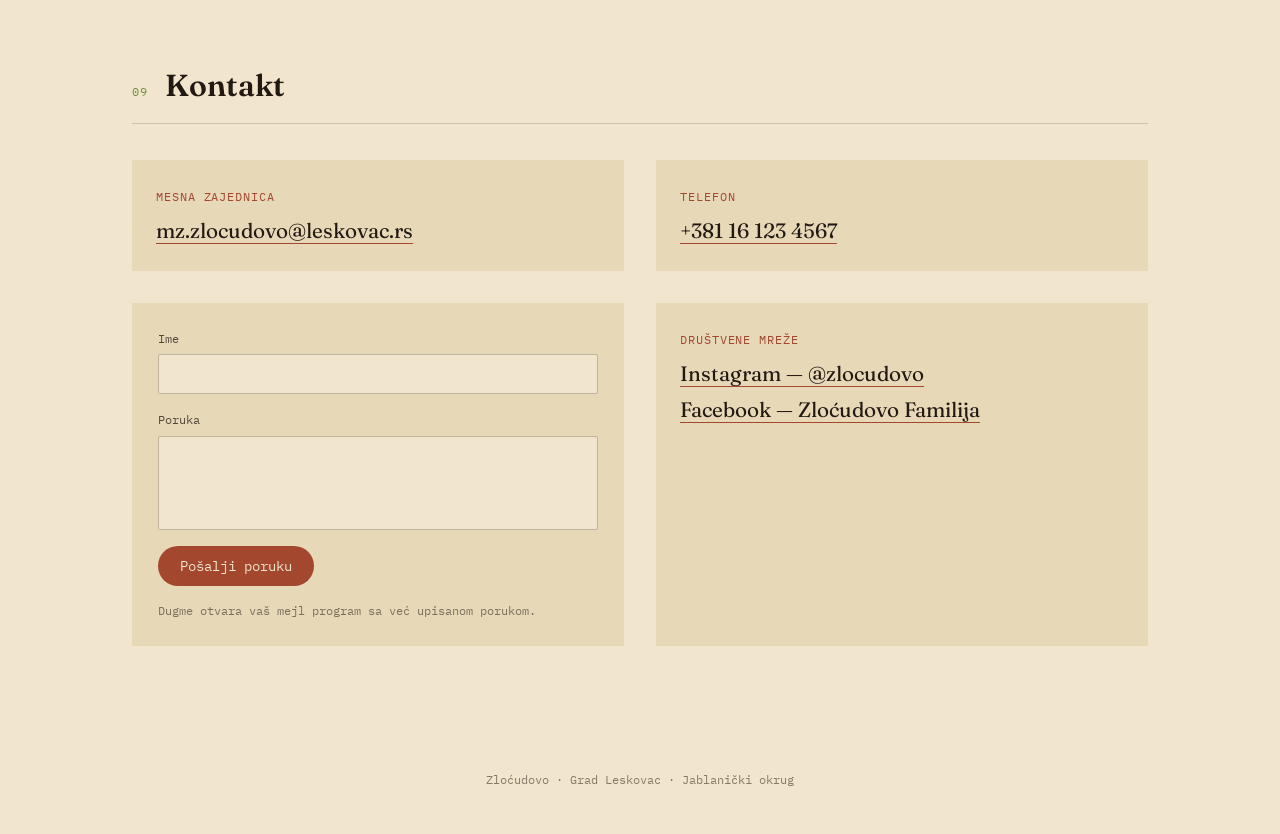
==== commit 001bafe7: "Redizajn sekcije "O selu": video, citat-box, ikonice na karticama - Video plejer (levo) u okviru koj" ====
--- a/index.html
+++ b/index.html
@@ -102,20 +102,43 @@
   .section-head .tag{ font-family:var(--font-mono); font-size:0.78rem; color:var(--rust); letter-spacing:0.1em; text-transform:uppercase; }
   .section-head h2{ font-family:var(--font-display); font-weight:600; font-size:1.9rem; margin:0; }
 
-  .about-grid{ display:grid; grid-template-columns:1fr 1fr; gap:56px; align-items:center; }
+  .about-grid{ display:grid; grid-template-columns:1fr 1fr; gap:56px; align-items:stretch; }
   @media (max-width:760px){ .about-grid{grid-template-columns:1fr;} }
   .about-grid p{margin:0 0 16px; max-width:56ch;}
 
-  .video-embed{ position:relative; width:100%; aspect-ratio:16/9; background:var(--walnut); overflow:hidden; border-radius:2px; cursor:pointer; }
+  .about-text{ position:relative; display:flex; flex-direction:column; justify-content:center; background:var(--walnut); padding:36px 40px; border-radius:14px; overflow:hidden; }
+  .about-text::before{
+    content:""; position:absolute; inset:0;
+    background:
+      radial-gradient(circle at 85% 12%, rgba(163,71,46,0.3), transparent 55%),
+      radial-gradient(circle at 8% 92%, rgba(192,138,62,0.2), transparent 50%),
+      repeating-linear-gradient(100deg, rgba(255,255,255,0.025) 0px, rgba(255,255,255,0.025) 2px, transparent 2px, transparent 26px),
+      repeating-linear-gradient(100deg, rgba(0,0,0,0.15) 0px, rgba(0,0,0,0.15) 1px, transparent 1px, transparent 60px);
+    pointer-events:none;
+  }
+  .about-text p{ position:relative; z-index:1; font-weight:500; color:rgba(241,230,205,0.94); }
+  .about-text p:last-child{ margin-bottom:0; }
+  .about-text .quote-mark{ position:relative; z-index:1; display:block; font-family:var(--font-display); font-size:3.4rem; line-height:1; color:var(--rust); margin-bottom:4px; }
+
+  .about-video{ display:flex; flex-direction:column; background:var(--cream-2); border-radius:14px; overflow:hidden; box-shadow:0 10px 26px rgba(43,32,21,0.2); }
+  .video-embed{ position:relative; width:100%; flex:1; min-height:220px; background:var(--walnut); cursor:pointer; }
   .video-embed iframe{ position:absolute; inset:0; width:100%; height:100%; border:none; display:block; }
   .video-thumb{ position:absolute; inset:0; width:100%; height:100%; object-fit:cover; }
   .video-play{ position:absolute; inset:0; display:flex; align-items:center; justify-content:center; font-size:2.2rem; color:var(--cream); background:rgba(43,32,21,0.28); transition:background .2s ease; }
   .video-embed:hover .video-play{ background:rgba(43,32,21,0.4); }
+  .video-caption{ display:flex; align-items:center; gap:12px; flex-shrink:0; padding:14px 20px; font-family:var(--font-mono); font-size:0.72rem; letter-spacing:0.08em; text-transform:uppercase; color:rgba(43,32,21,0.55); }
+  .video-caption::before, .video-caption::after{ content:""; flex:1; height:1px; background:rgba(43,32,21,0.25); }
 
   .about-facts{ display:grid; grid-template-columns:repeat(auto-fit, minmax(180px,1fr)); gap:16px; margin-top:32px; }
   .fact-plank{ background:var(--cream-2); border-left:4px solid var(--moss); padding:16px 20px; font-size:0.92rem; }
   .fact-plank b{display:block; font-family:var(--font-display); font-size:1.1rem; margin-bottom:2px;}
   .fact-plank p{ margin:0 0 10px; }
+
+  .about-facts .fact-plank{ display:flex; align-items:center; gap:16px; border-left-color:var(--fc, var(--moss)); border-radius:8px; }
+  .about-facts .fact-icon{ flex-shrink:0; width:52px; height:52px; border-radius:50%; background:var(--cream); color:var(--fc, var(--rust)); display:flex; align-items:center; justify-content:center; }
+  .about-facts .fact-icon svg{ width:24px; height:24px; }
+  .about-facts .fact-body b{ padding-bottom:6px; margin-bottom:8px; border-bottom:2px solid var(--fc, var(--moss)); }
+  .about-facts .fact-body p{ margin:0; }
 
   .turnir-banner{ display:block; background:var(--walnut); color:var(--cream); text-decoration:none; padding:24px 32px; margin:32px auto; max-width:1080px; border-radius:2px; border-left:4px solid var(--amber); transition:border-color .2s ease; }
   .turnir-banner:hover{ border-left-color:var(--rust); }
@@ -391,17 +414,31 @@
         <img class="video-thumb" src="https://i.ytimg.com/vi/fHsvkAH_sho/hqdefault.jpg" alt="Snimak sela Zloćudovo iz vazduha (dron)" loading="lazy">
         <span class="video-play" aria-hidden="true">▶</span>
       </div>
-    </div>
-    <div>
+      <span class="video-caption">Zloćudovo iz vazduha</span>
+    </div>
+    <div class="about-text">
+      <span class="quote-mark" aria-hidden="true">“</span>
       <p>Zloćudovo je naseljeno mesto u sastavu grada Leskovca, smešteno na levoj obali Tulovske reke, neposredno iznad njenog ušća u Južnu Moravu. Taj položaj — između reke i ravnice — oblikovao je selo vekovima: dobra zemlja uz vodu, i blizina glavnog toka koji povezuje jablaničku dolinu sa ostatkom regiona.</p>
       <p>Danas kroz neposrednu blizinu naselja prolazi i auto-put A1 (E75), sa naplatnom stanicom „Leskovac-jug" tik ispod sela — Zloćudovo je tako ostalo mirno selo, ali sa lakim izlazom na glavni pravac ka Nišu i Vranju.</p>
     </div>
   </div>
   <div class="about-facts">
-    <div class="fact-plank"><b>Položaj</b>Leva obala Tulovske reke, blizu ušća u Južnu Moravu.</div>
-    <div class="fact-plank"><b>Uprava</b>Deo grada Leskovca, Jablanički okrug.</div>
-    <div class="fact-plank"><b>Saobraćaj</b>Auto-put A1/E75 i naplatna stanica „Leskovac-jug" tik pored atara.</div>
-    <div class="fact-plank" id="weatherPlank"><b>Trenutno vreme</b><span id="weatherText">Učitavanje…</span></div>
+    <div class="fact-plank" style="--fc:var(--leaf)">
+      <span class="fact-icon"><svg viewBox="0 0 24 24" fill="none" stroke="currentColor" stroke-width="1.6" stroke-linecap="round" stroke-linejoin="round"><path d="M12 21s7-7.58 7-12.5A7 7 0 0 0 5 8.5C5 13.42 12 21 12 21Z"/><circle cx="12" cy="8.5" r="2.4"/></svg></span>
+      <div class="fact-body"><b>Položaj</b><p>Leva obala Tulovske reke, blizu ušća u Južnu Moravu.</p></div>
+    </div>
+    <div class="fact-plank" style="--fc:var(--river)">
+      <span class="fact-icon"><svg viewBox="0 0 24 24" fill="none" stroke="currentColor" stroke-width="1.6" stroke-linecap="round" stroke-linejoin="round"><path d="M4 10 12 4l8 6"/><path d="M5 10v9M9 10v9M15 10v9M19 10v9"/><path d="M3 19h18"/></svg></span>
+      <div class="fact-body"><b>Uprava</b><p>Deo grada Leskovca, Jablanički okrug.</p></div>
+    </div>
+    <div class="fact-plank" style="--fc:var(--rust)">
+      <span class="fact-icon"><svg viewBox="0 0 24 24" fill="none" stroke="currentColor" stroke-width="1.6" stroke-linecap="round" stroke-linejoin="round"><path d="M9 3 5 21"/><path d="M15 3l4 18"/><path d="M12 5v3M12 11v3M12 17v3"/></svg></span>
+      <div class="fact-body"><b>Saobraćaj</b><p>Auto-put A1/E75 i naplatna stanica „Leskovac-jug" tik pored atara.</p></div>
+    </div>
+    <div class="fact-plank" id="weatherPlank" style="--fc:var(--amber)">
+      <span class="fact-icon"><svg viewBox="0 0 24 24" fill="none" stroke="currentColor" stroke-width="1.6" stroke-linecap="round" stroke-linejoin="round"><circle cx="12" cy="12" r="4.2"/><path d="M12 2v2.2M12 19.8V22M4.2 12H2M22 12h-2.2M5.3 5.3l1.5 1.5M17.2 17.2l1.5 1.5M18.7 5.3l-1.5 1.5M6.8 17.2l-1.5 1.5"/></svg></span>
+      <div class="fact-body"><b>Trenutno vreme</b><p id="weatherText">Učitavanje…</p></div>
+    </div>
   </div>
 </section>
 
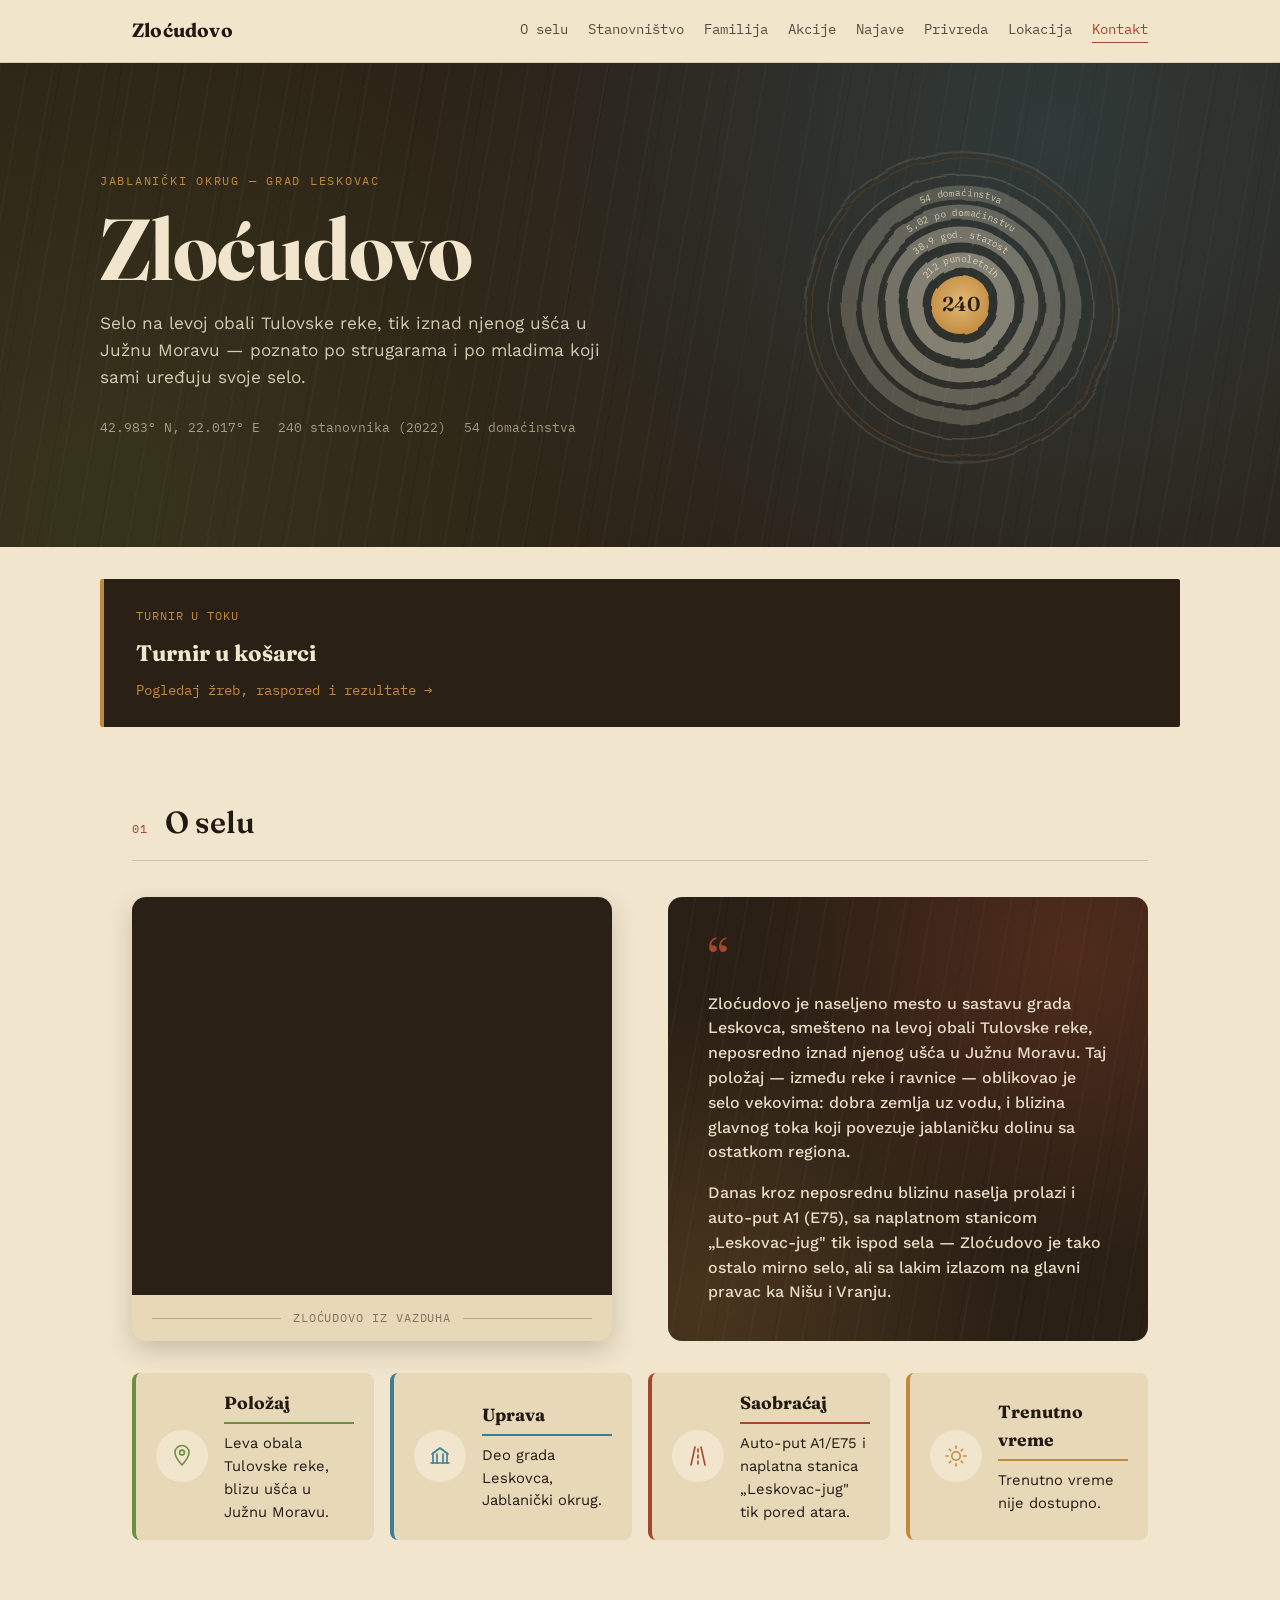
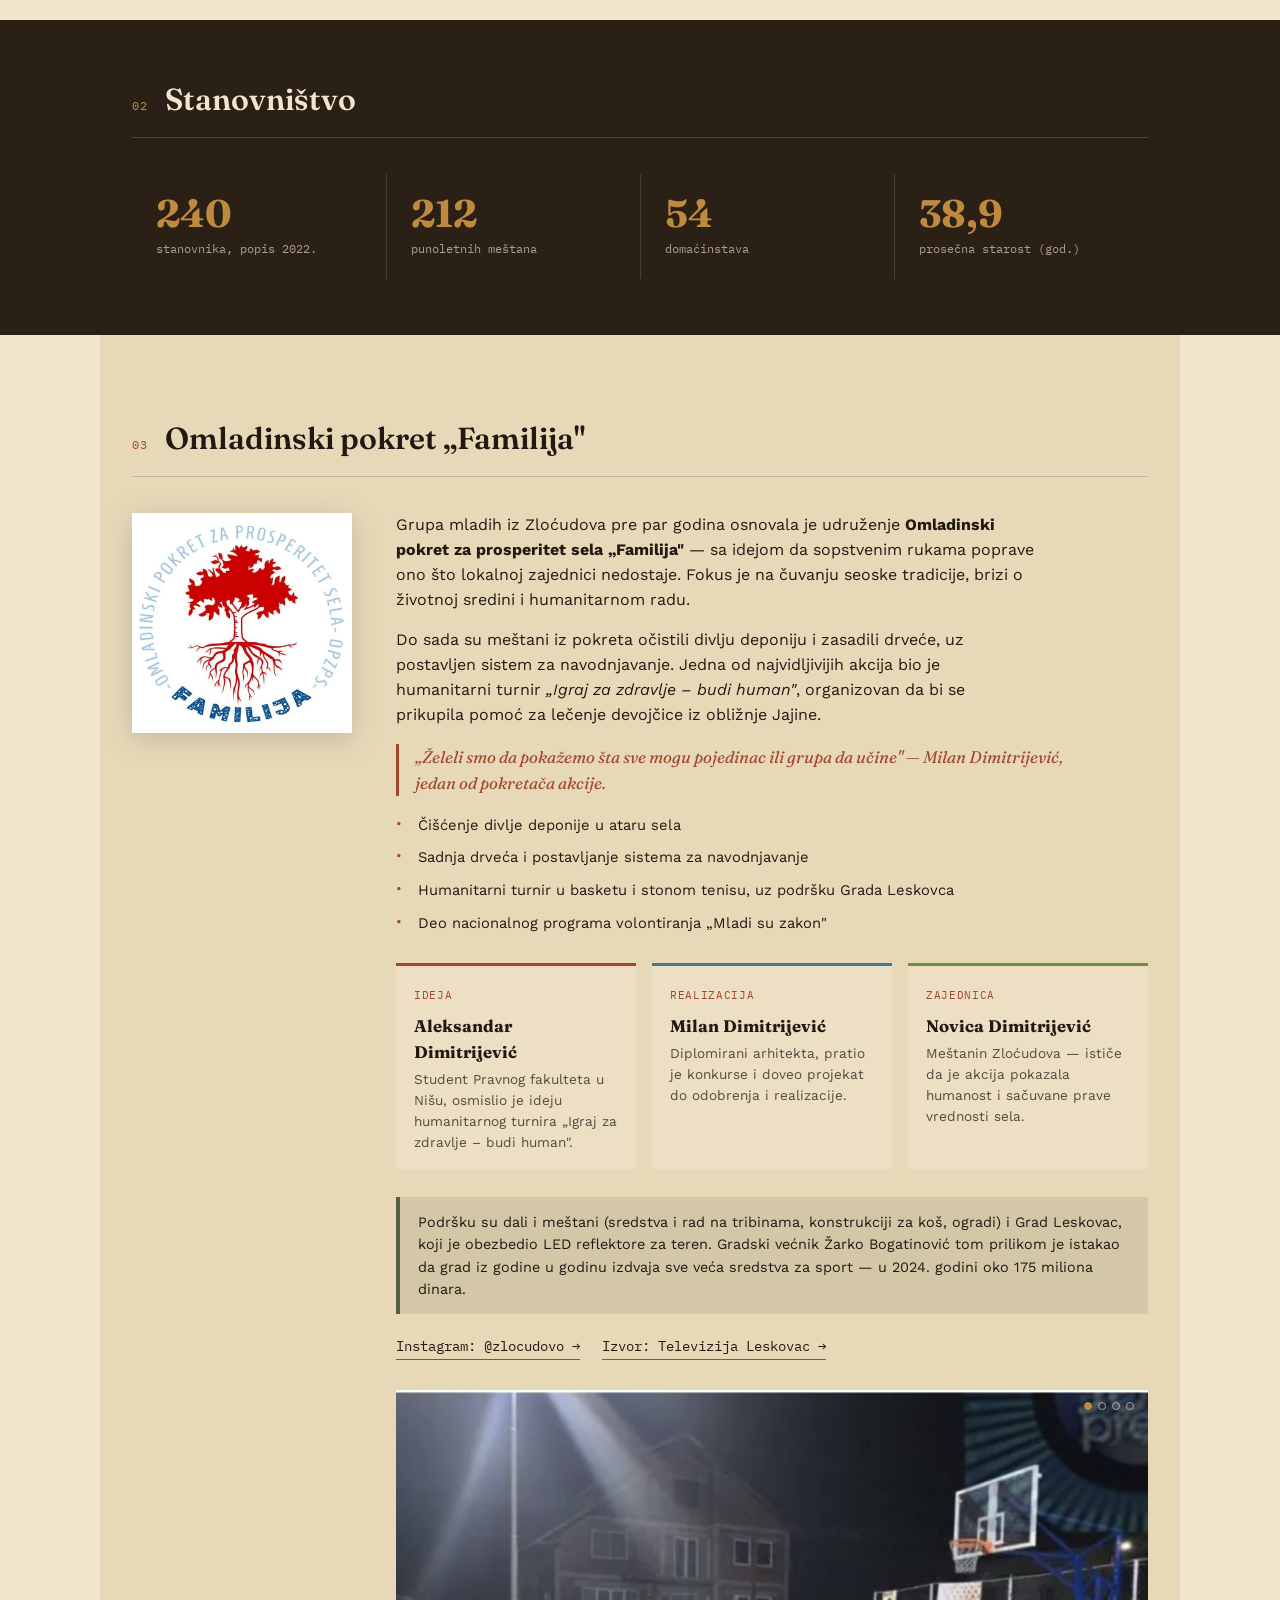
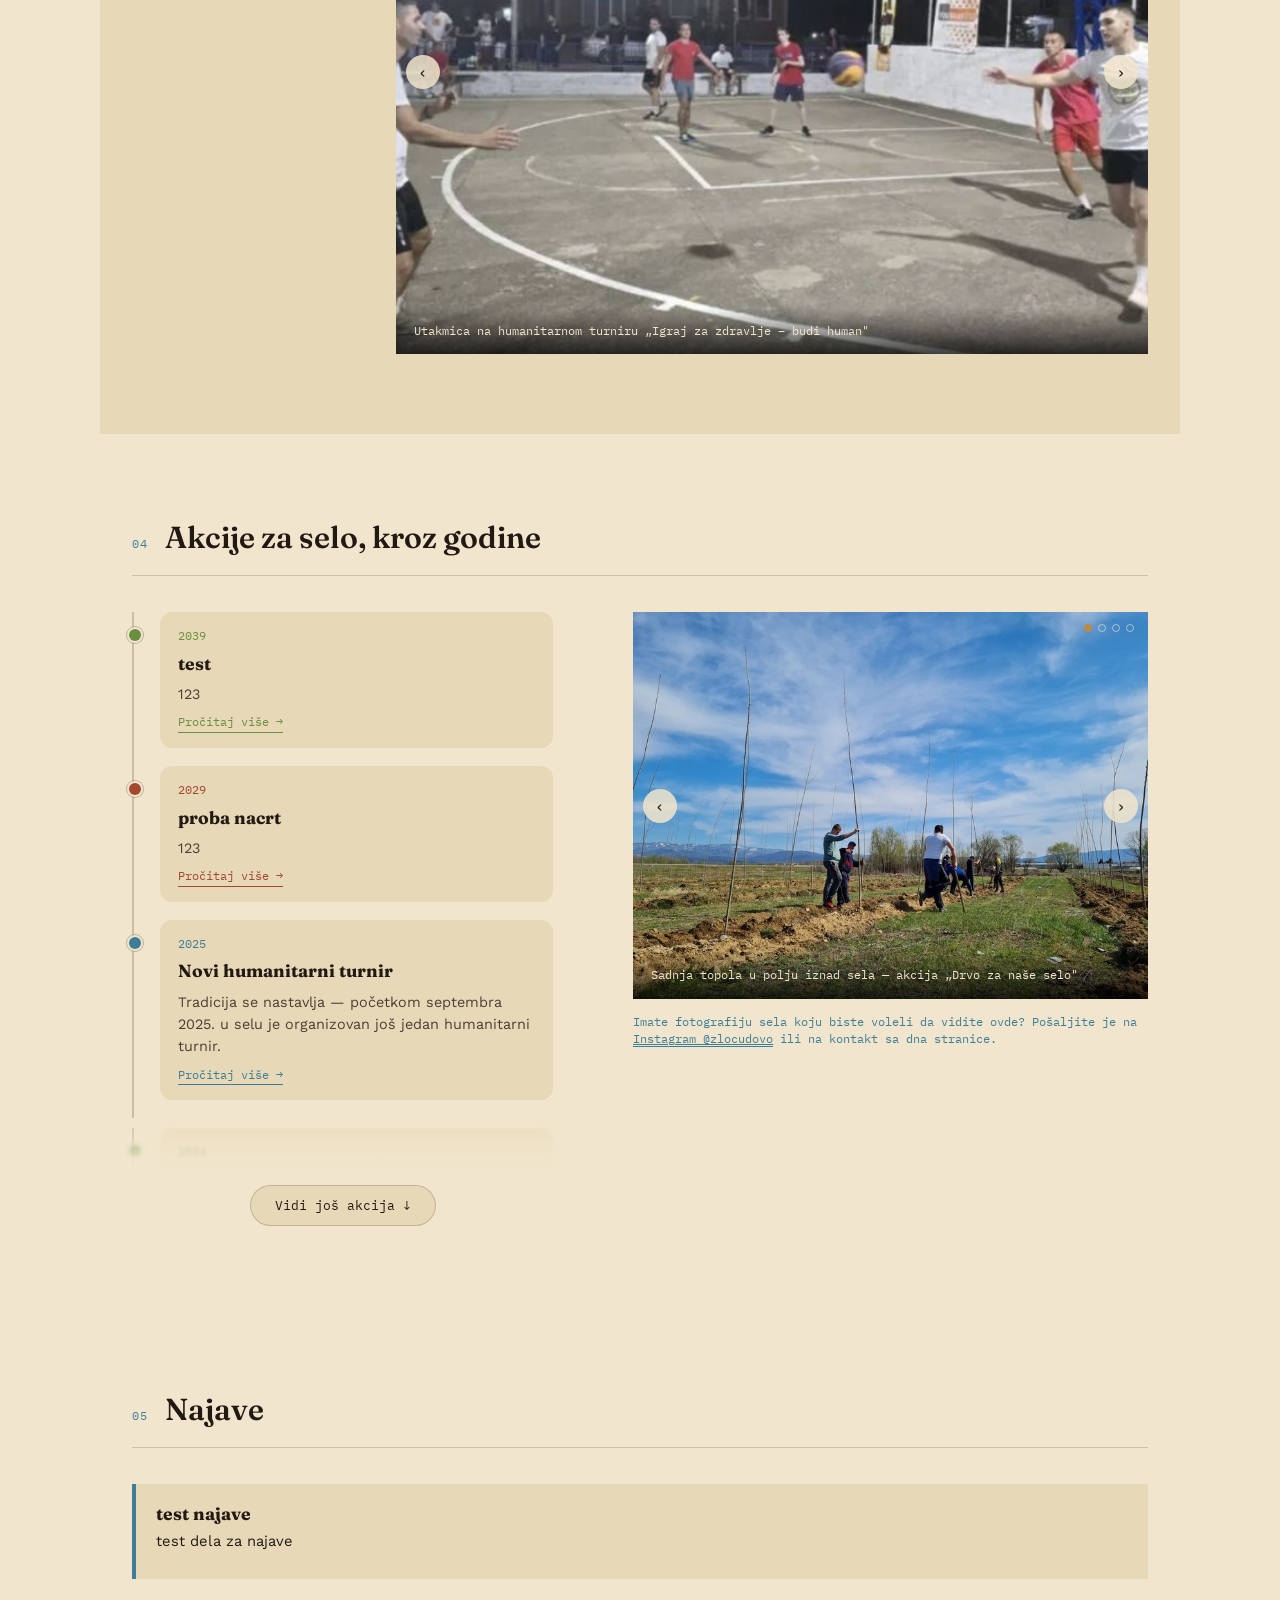
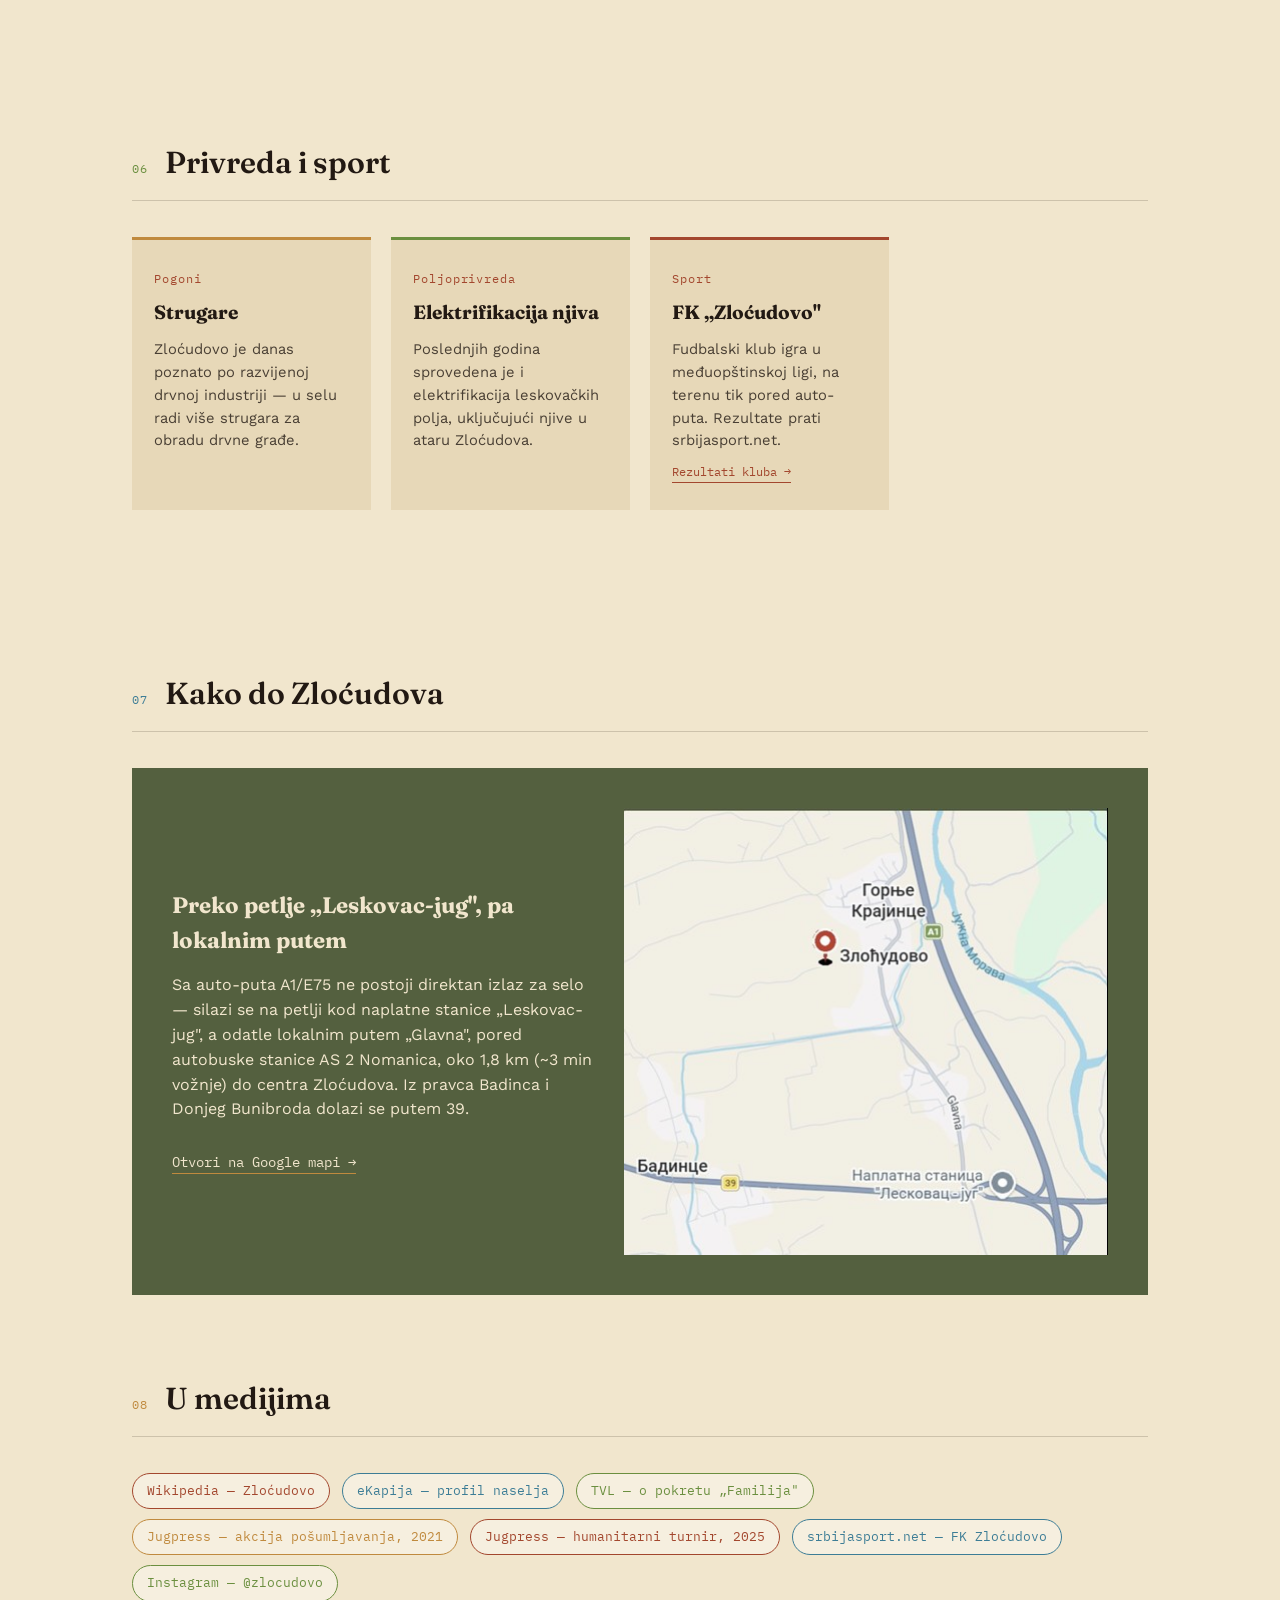
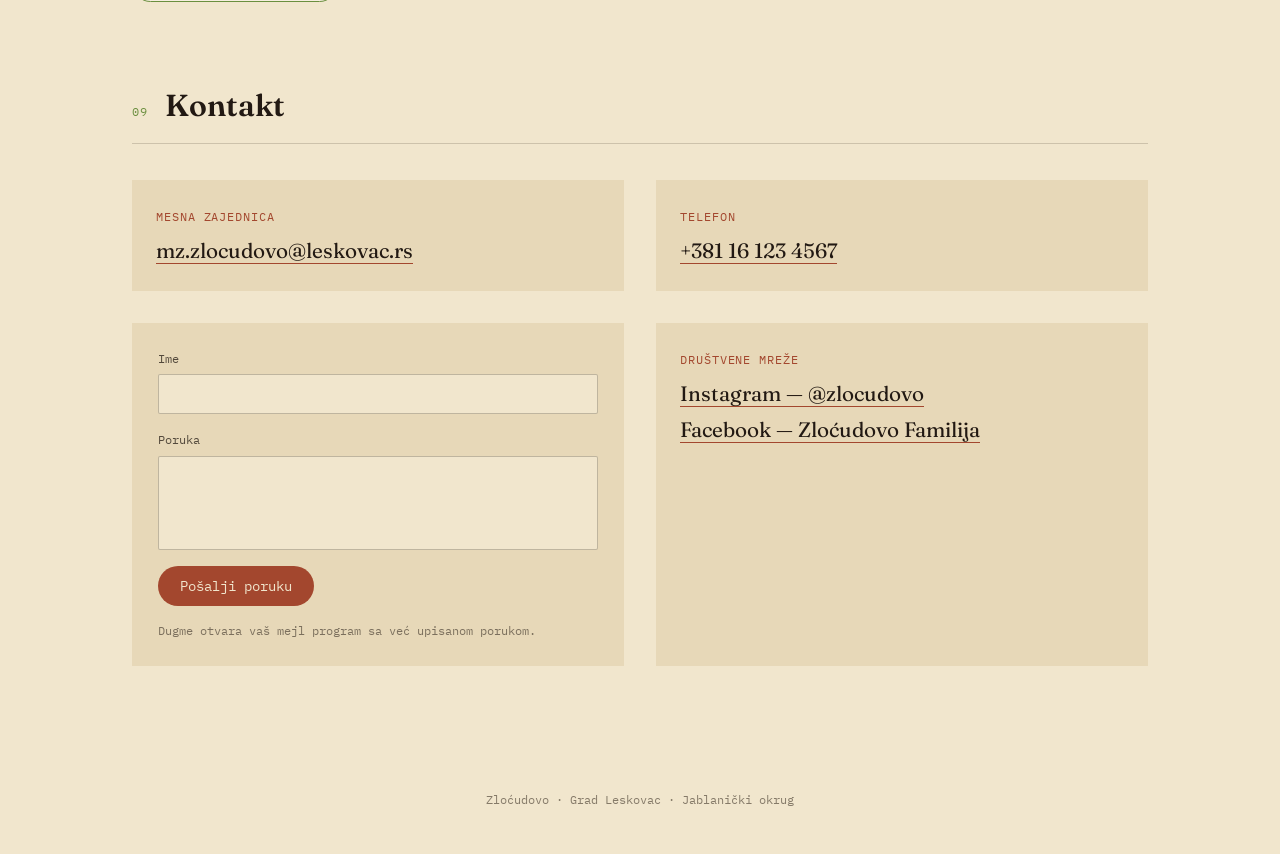
==== commit 1d364dc1: "Popravka animacija: kasnije brojanje stanovnistva, hover bez preklapanja/secenja kod poslednje akcij" ====
--- a/index.html
+++ b/index.html
@@ -203,25 +203,24 @@
   @media (max-width:860px){ .akcije-grid{grid-template-columns:1fr; gap:52px;} }
   .timeline{ list-style:none; margin:0; padding:0; border-left:2px solid rgba(43,32,21,0.2); }
   .timeline li{ position:relative; padding:0 0 18px 26px; }
-  .timeline li:last-child{ padding-bottom:0; }
   .timeline li::before{ content:""; position:absolute; box-sizing:border-box; left:-5.5px; top:17px; width:12px; height:12px; border-radius:50%; background:var(--tc, var(--rust)); box-shadow:0 0 0 2px var(--cream), 0 0 0 3px rgba(43,32,21,0.25); z-index:2; }
   .timeline .yr{ font-family:var(--font-mono); font-size:0.78rem; color:var(--tc, var(--rust)); display:block; margin-bottom:4px; }
   .timeline h4{ font-family:var(--font-display); font-size:1.1rem; margin:0 0 6px; }
   .timeline p{ margin:0; font-size:0.9rem; color:rgba(34,25,19,0.8); max-width:48ch; }
   .timeline-extra{ margin-top:10px; }
 
-  .akcija-box{ display:block; box-sizing:border-box; width:100%; text-decoration:none; color:inherit; cursor:pointer; padding:14px 18px; border-radius:12px; background:var(--cream-2); transform-origin:left top; transition:transform .25s ease, box-shadow .25s ease; }
-  .akcija-box:hover, .akcija-box:focus-visible{ transform:scale(1.05); box-shadow:0 10px 26px rgba(43,32,21,0.16); outline:none; }
+  .akcija-box{ display:block; box-sizing:border-box; width:100%; text-decoration:none; color:inherit; cursor:pointer; padding:14px 18px; border-radius:12px; background:var(--cream-2); transition:transform .25s ease, box-shadow .25s ease; }
+  .akcija-box:hover, .akcija-box:focus-visible{ transform:translateY(-3px); box-shadow:0 10px 26px rgba(43,32,21,0.16); outline:none; }
   .akcija-box .akcija-more{ display:inline-block; margin-top:8px; font-family:var(--font-mono); font-size:0.76rem; color:var(--tc, var(--rust)); border-bottom:1px solid var(--tc, var(--rust)); }
 
-  .timeline-fade-box{ position:relative; overflow:hidden; padding-left:10px; margin-left:-10px; transition:max-height .5s ease; }
+  .timeline-fade-box{ position:relative; overflow:hidden; padding:0 0 20px 10px; margin-left:-10px; transition:max-height .5s ease; }
   .timeline-wrap.collapsed .timeline-fade-box{ max-height:90px; }
   .timeline-wrap.collapsed li.timeline-hidden{ filter:blur(1.5px); opacity:0.75; pointer-events:none; transition:filter .5s ease, opacity .5s ease; }
   .timeline-wrap:not(.collapsed) li.timeline-hidden{ filter:blur(0); opacity:1; transition:filter .5s ease .1s, opacity .5s ease .1s; }
   .timeline-fade{ position:absolute; left:0; right:0; bottom:0; height:70px; background:linear-gradient(to bottom, rgba(241,230,205,0), var(--cream) 82%); opacity:0; transition:opacity .4s ease; pointer-events:none; }
   .timeline-wrap.collapsed .timeline-fade{ opacity:1; }
   .timeline-more-btn{
-    display:flex; align-items:center; gap:8px; margin:2px auto 0; background:var(--cream-2);
+    display:flex; align-items:center; gap:8px; margin:4px auto 0; background:var(--cream-2);
     border:1px solid rgba(43,32,21,0.2); color:var(--ink); font-family:var(--font-mono);
     font-size:0.82rem; padding:11px 24px; border-radius:999px; cursor:pointer; position:relative; z-index:2;
     transition:background .2s ease, color .2s ease, transform .2s ease, box-shadow .2s ease;
@@ -897,7 +896,7 @@
         observer.unobserve(entry.target);
       }
     });
-  }, { threshold: 0.4 });
+  }, { threshold: 0.5, rootMargin: '0px 0px -20% 0px' });
   observer.observe(row);
 })();
 </script>
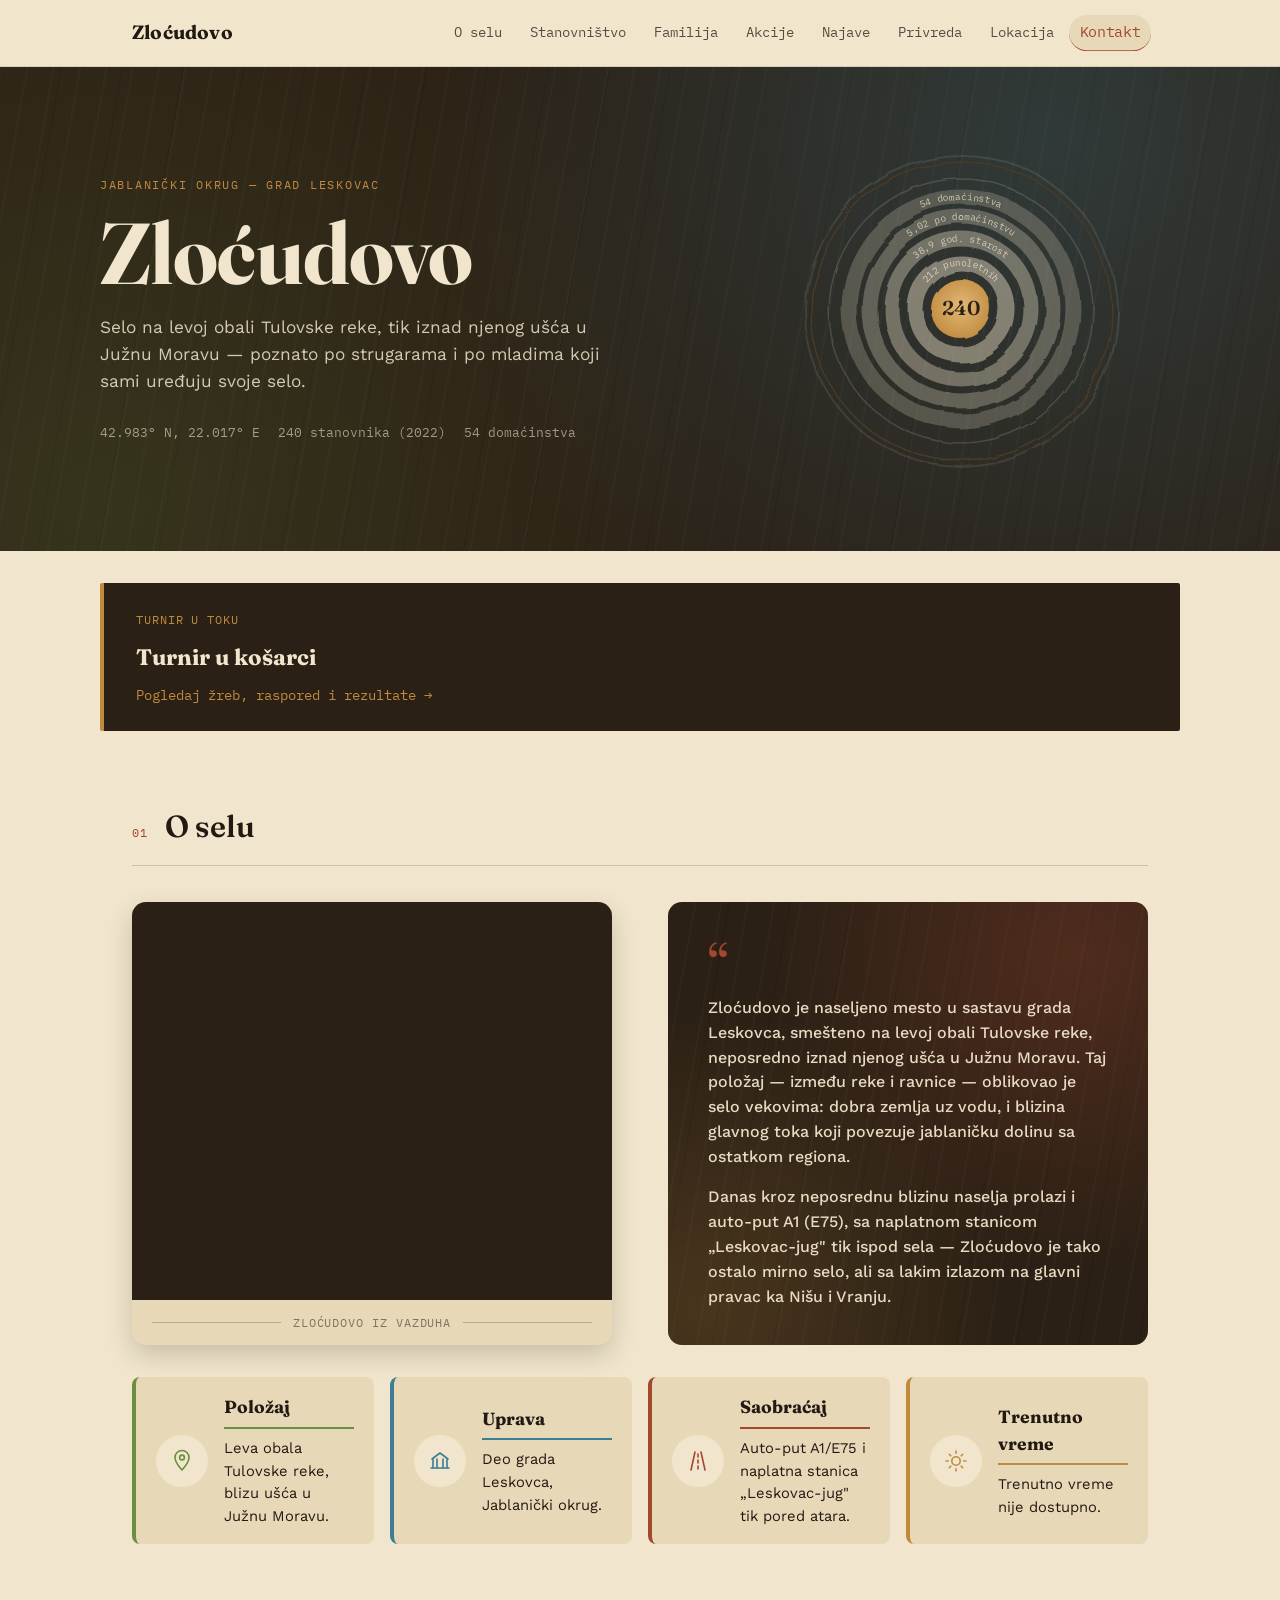
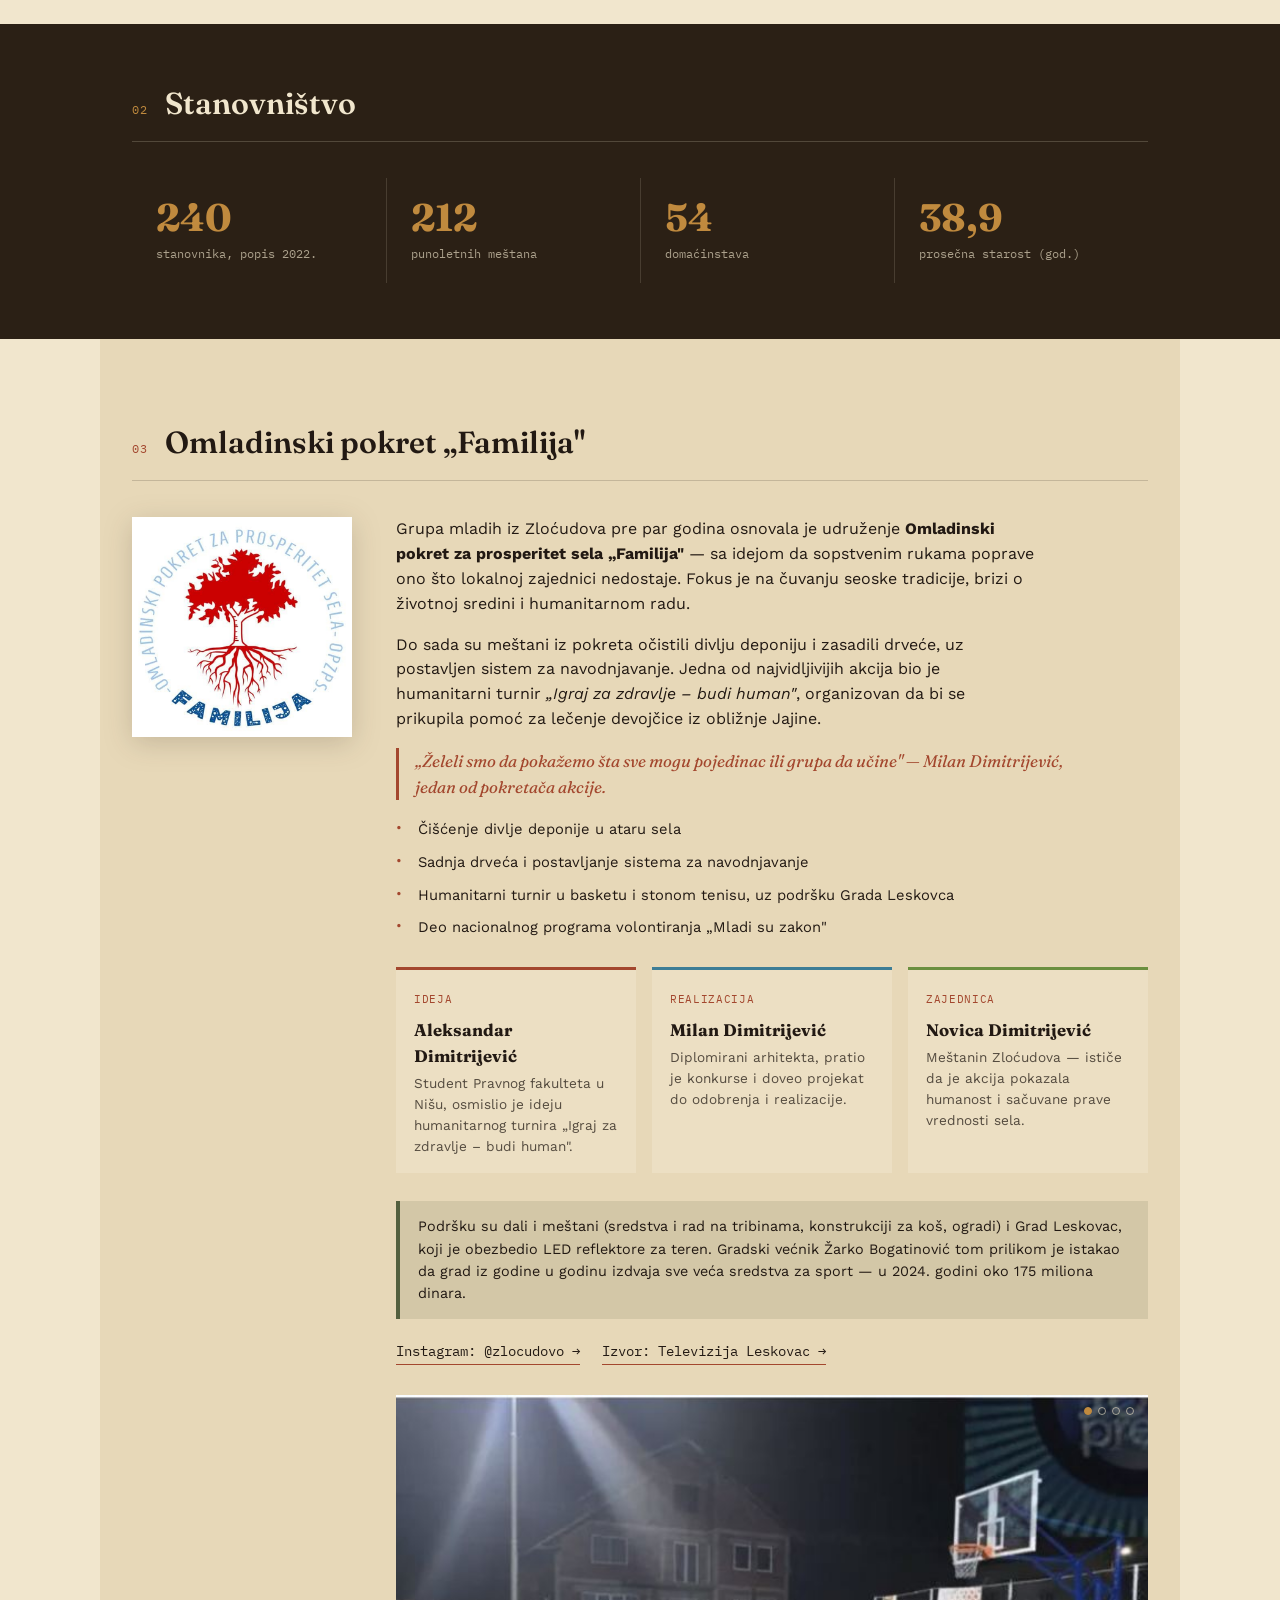
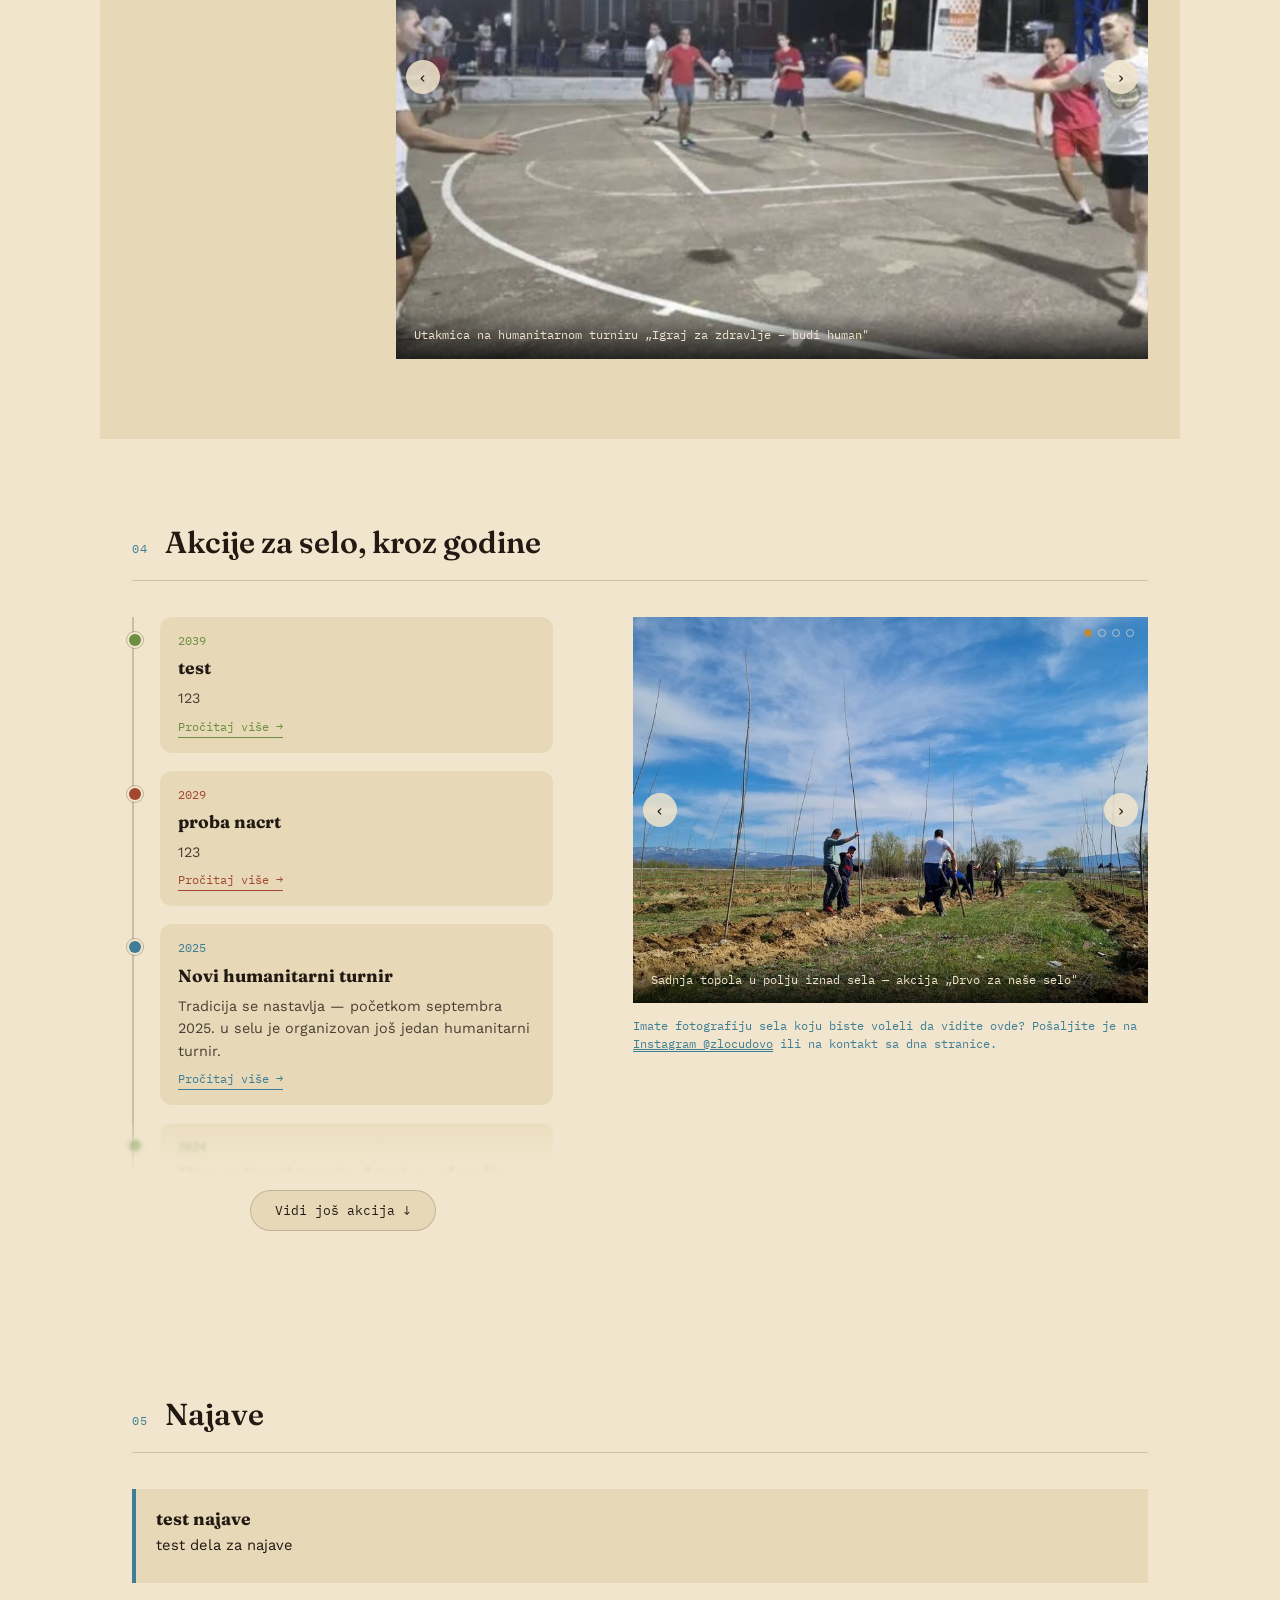
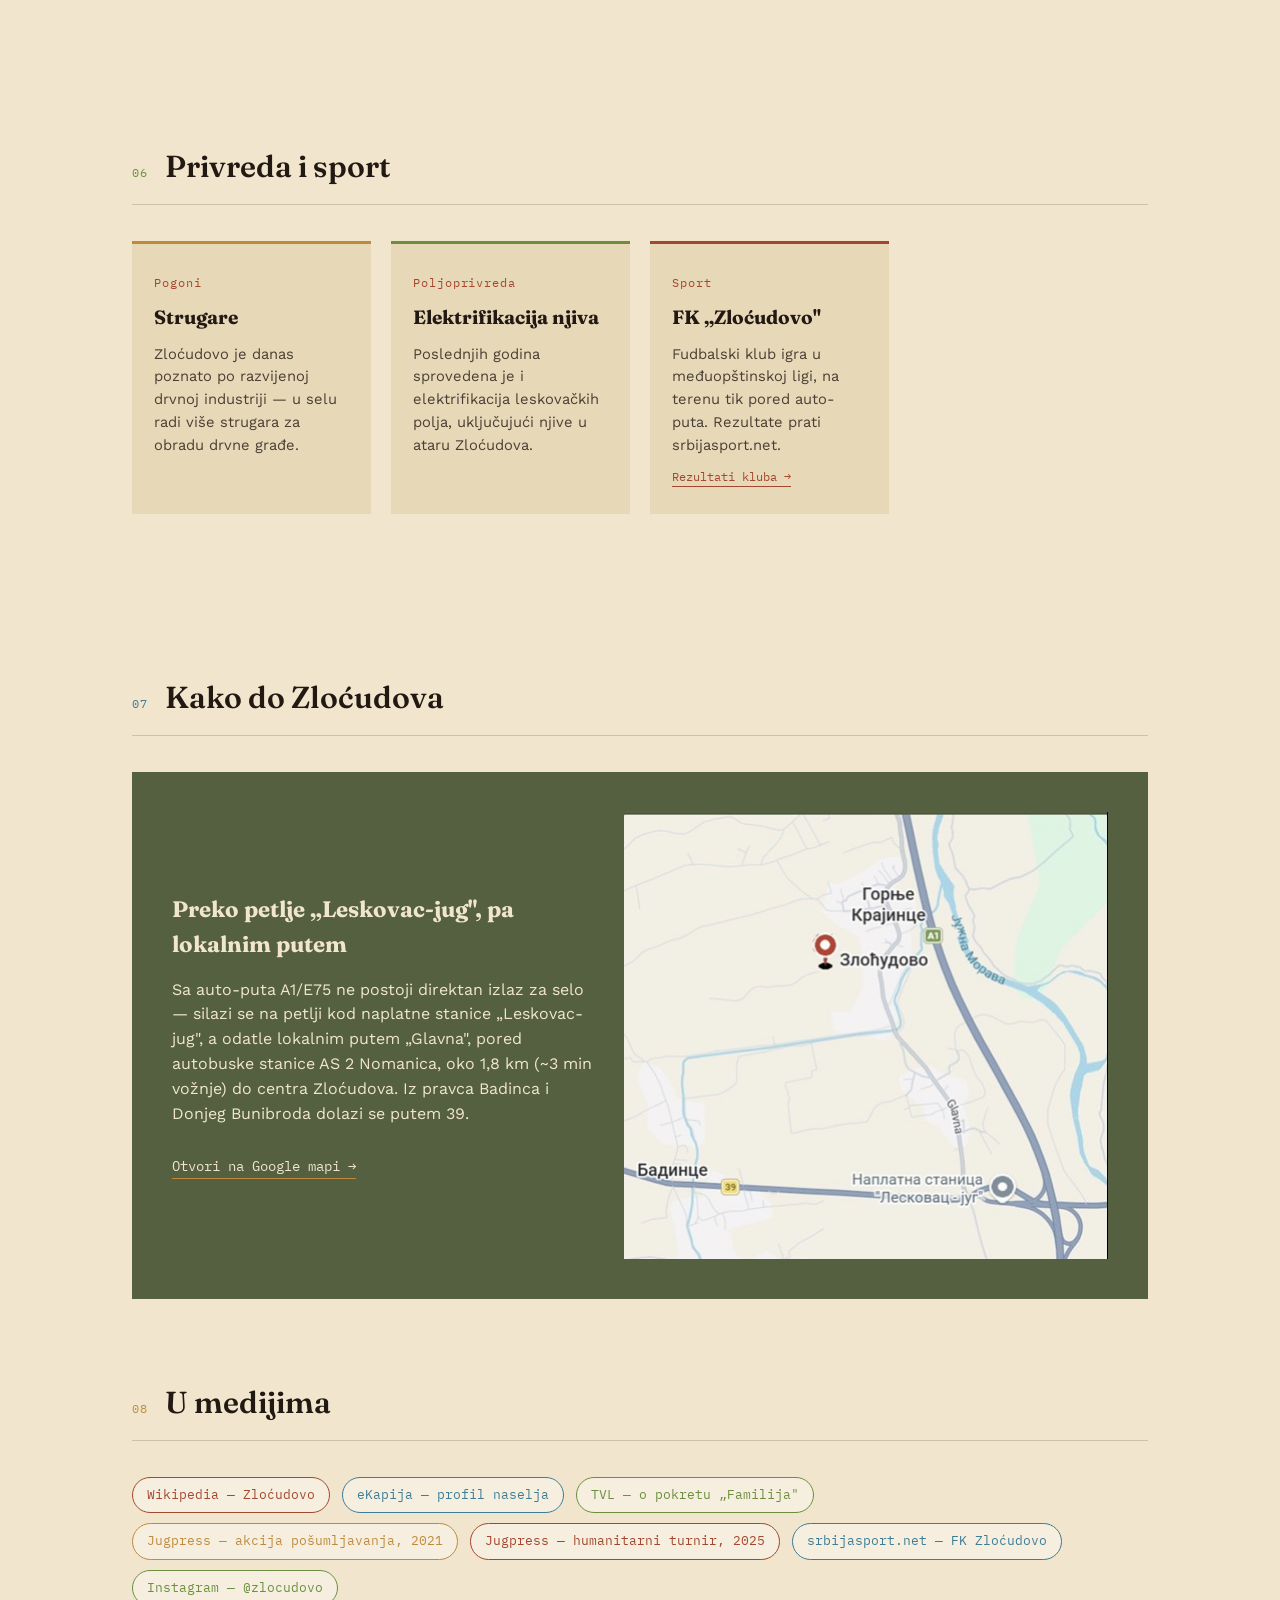
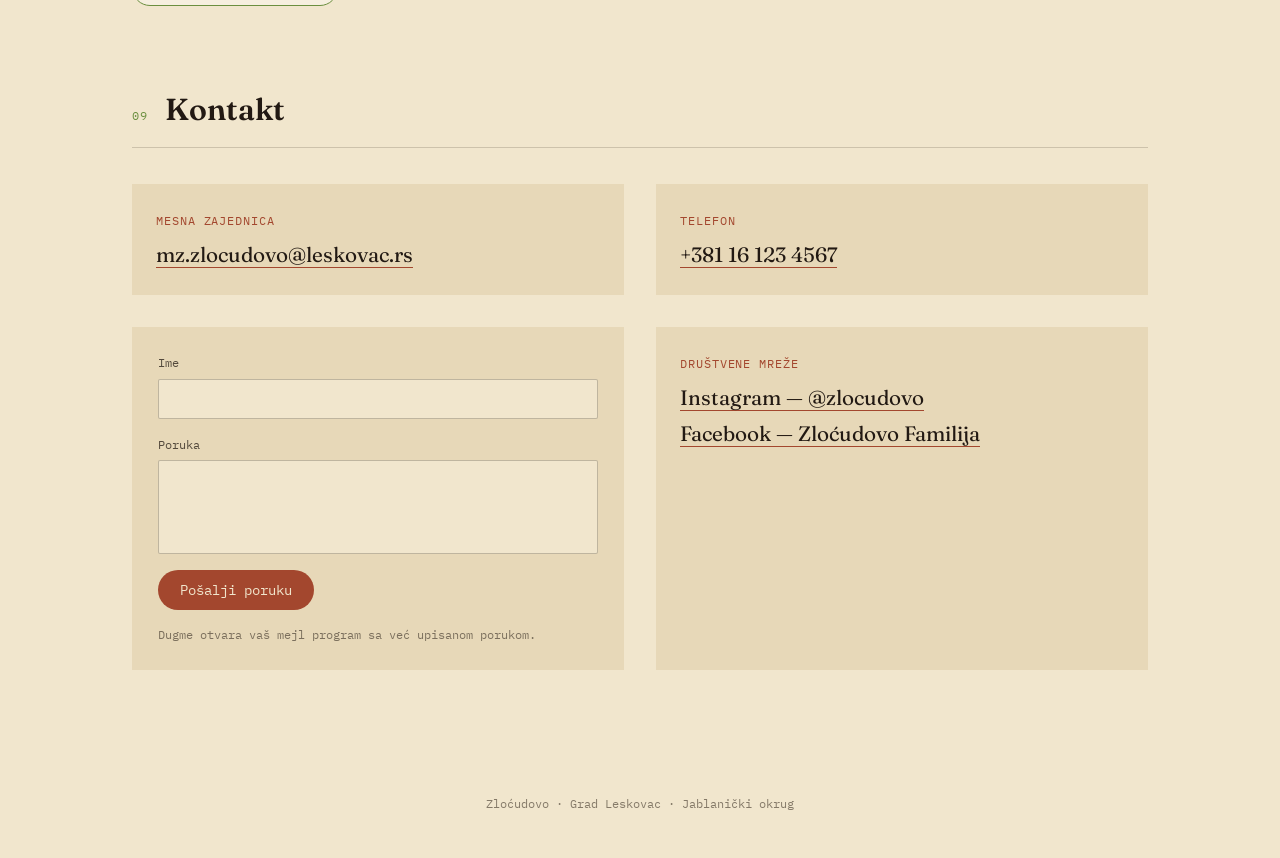
==== commit 11e7e13d: "Hover animacije na karticama i nav pill oznake, popravka timeline linije i turnir active-section pra" ====
--- a/index.html
+++ b/index.html
@@ -48,10 +48,10 @@
   .nav-inner{ display:flex; align-items:center; justify-content:space-between; max-width:1080px; margin:0 auto; padding:16px 32px; }
   .nav-mark{ font-family:var(--font-display); font-weight:700; font-size:1.2rem; letter-spacing:0.01em; }
   .nav-mark span{color:var(--rust);}
-  .nav-links{display:flex; gap:20px; font-size:0.85rem; font-family:var(--font-mono);}
-  .nav-links a{ text-decoration:none; opacity:0.75; border-bottom:1px solid transparent; padding-bottom:2px; transition:opacity .2s, border-color .2s; }
-  .nav-links a:hover, .nav-links a:focus-visible{opacity:1; border-color:var(--rust);}
-  .nav-links a.active{ opacity:1; color:var(--rust); border-color:var(--rust); }
+  .nav-links{display:flex; gap:8px; font-size:0.85rem; font-family:var(--font-mono);}
+  .nav-links a{ text-decoration:none; opacity:0.75; border-bottom:1px solid transparent; padding:6px 10px; border-radius:999px; transition:opacity .2s, border-color .2s, background-color .25s ease, transform .25s ease, color .2s; }
+  .nav-links a:hover, .nav-links a:focus-visible{opacity:1; border-color:var(--rust); background:var(--cream-2); transform:scale(1.08);}
+  .nav-links a.active{ opacity:1; color:var(--rust); border-color:var(--rust); background:var(--cream-2); transform:scale(1.08); }
 
   .nav-toggle{ display:none; background:none; border:none; cursor:pointer; padding:8px; flex-direction:column; gap:5px; }
   .nav-toggle span{ display:block; width:22px; height:2px; background:var(--ink); border-radius:1px; }
@@ -134,11 +134,13 @@
   .fact-plank b{display:block; font-family:var(--font-display); font-size:1.1rem; margin-bottom:2px;}
   .fact-plank p{ margin:0 0 10px; }
 
-  .about-facts .fact-plank{ display:flex; align-items:center; gap:16px; border-left-color:var(--fc, var(--moss)); border-radius:8px; }
+  .about-facts .fact-plank{ display:flex; align-items:center; gap:16px; border-left-color:var(--fc, var(--moss)); border-radius:8px; transition:transform .25s ease, box-shadow .25s ease; }
+  .about-facts .fact-plank:hover, .about-facts .fact-plank:focus-visible{ transform:translateY(-3px) scale(1.03); box-shadow:0 10px 26px rgba(43,32,21,0.16); outline:none; }
   .about-facts .fact-icon{ flex-shrink:0; width:52px; height:52px; border-radius:50%; background:var(--cream); color:var(--fc, var(--rust)); display:flex; align-items:center; justify-content:center; }
   .about-facts .fact-icon svg{ width:24px; height:24px; }
   .about-facts .fact-body b{ padding-bottom:6px; margin-bottom:8px; border-bottom:2px solid var(--fc, var(--moss)); }
   .about-facts .fact-body p{ margin:0; }
+  @media (max-width:560px){ .about-facts{ grid-template-columns:1fr; } }
 
   .turnir-banner{ display:block; background:var(--walnut); color:var(--cream); text-decoration:none; padding:24px 32px; margin:32px auto; max-width:1080px; border-radius:2px; border-left:4px solid var(--amber); transition:border-color .2s ease; }
   .turnir-banner:hover{ border-left-color:var(--rust); }
@@ -172,8 +174,8 @@
   .plank-row{ display:grid; grid-template-columns:repeat(4,1fr); gap:20px; }
   @media (max-width:900px){ .plank-row{grid-template-columns:repeat(2,1fr);} }
   @media (max-width:560px){ .plank-row{grid-template-columns:1fr;} }
-  .plank{ background:var(--cream-2); padding:26px 22px; position:relative; transition:transform .2s ease; border-top:3px solid var(--pc, var(--rust)); }
-  .plank:hover{ transform:translateY(-4px); }
+  .plank{ background:var(--cream-2); padding:26px 22px; position:relative; transition:transform .25s ease, box-shadow .25s ease; border-top:3px solid var(--pc, var(--rust)); }
+  .plank:hover, .plank:focus-visible{ transform:translateY(-3px) scale(1.03); box-shadow:0 10px 26px rgba(43,32,21,0.16); outline:none; }
   .plank .idx{ font-family:var(--font-mono); font-size:0.72rem; color:var(--rust); letter-spacing:0.08em; }
   .plank h3{ font-family:var(--font-display); font-size:1.2rem; margin:8px 0 10px; }
   .plank p{ margin:0; font-size:0.92rem; color:rgba(34,25,19,0.8); }
@@ -207,7 +209,6 @@
   .timeline .yr{ font-family:var(--font-mono); font-size:0.78rem; color:var(--tc, var(--rust)); display:block; margin-bottom:4px; }
   .timeline h4{ font-family:var(--font-display); font-size:1.1rem; margin:0 0 6px; }
   .timeline p{ margin:0; font-size:0.9rem; color:rgba(34,25,19,0.8); max-width:48ch; }
-  .timeline-extra{ margin-top:10px; }
 
   .akcija-box{ display:block; box-sizing:border-box; width:100%; text-decoration:none; color:inherit; cursor:pointer; padding:14px 18px; border-radius:12px; background:var(--cream-2); transition:transform .25s ease, box-shadow .25s ease; }
   .akcija-box:hover, .akcija-box:focus-visible{ transform:translateY(-3px); box-shadow:0 10px 26px rgba(43,32,21,0.16); outline:none; }
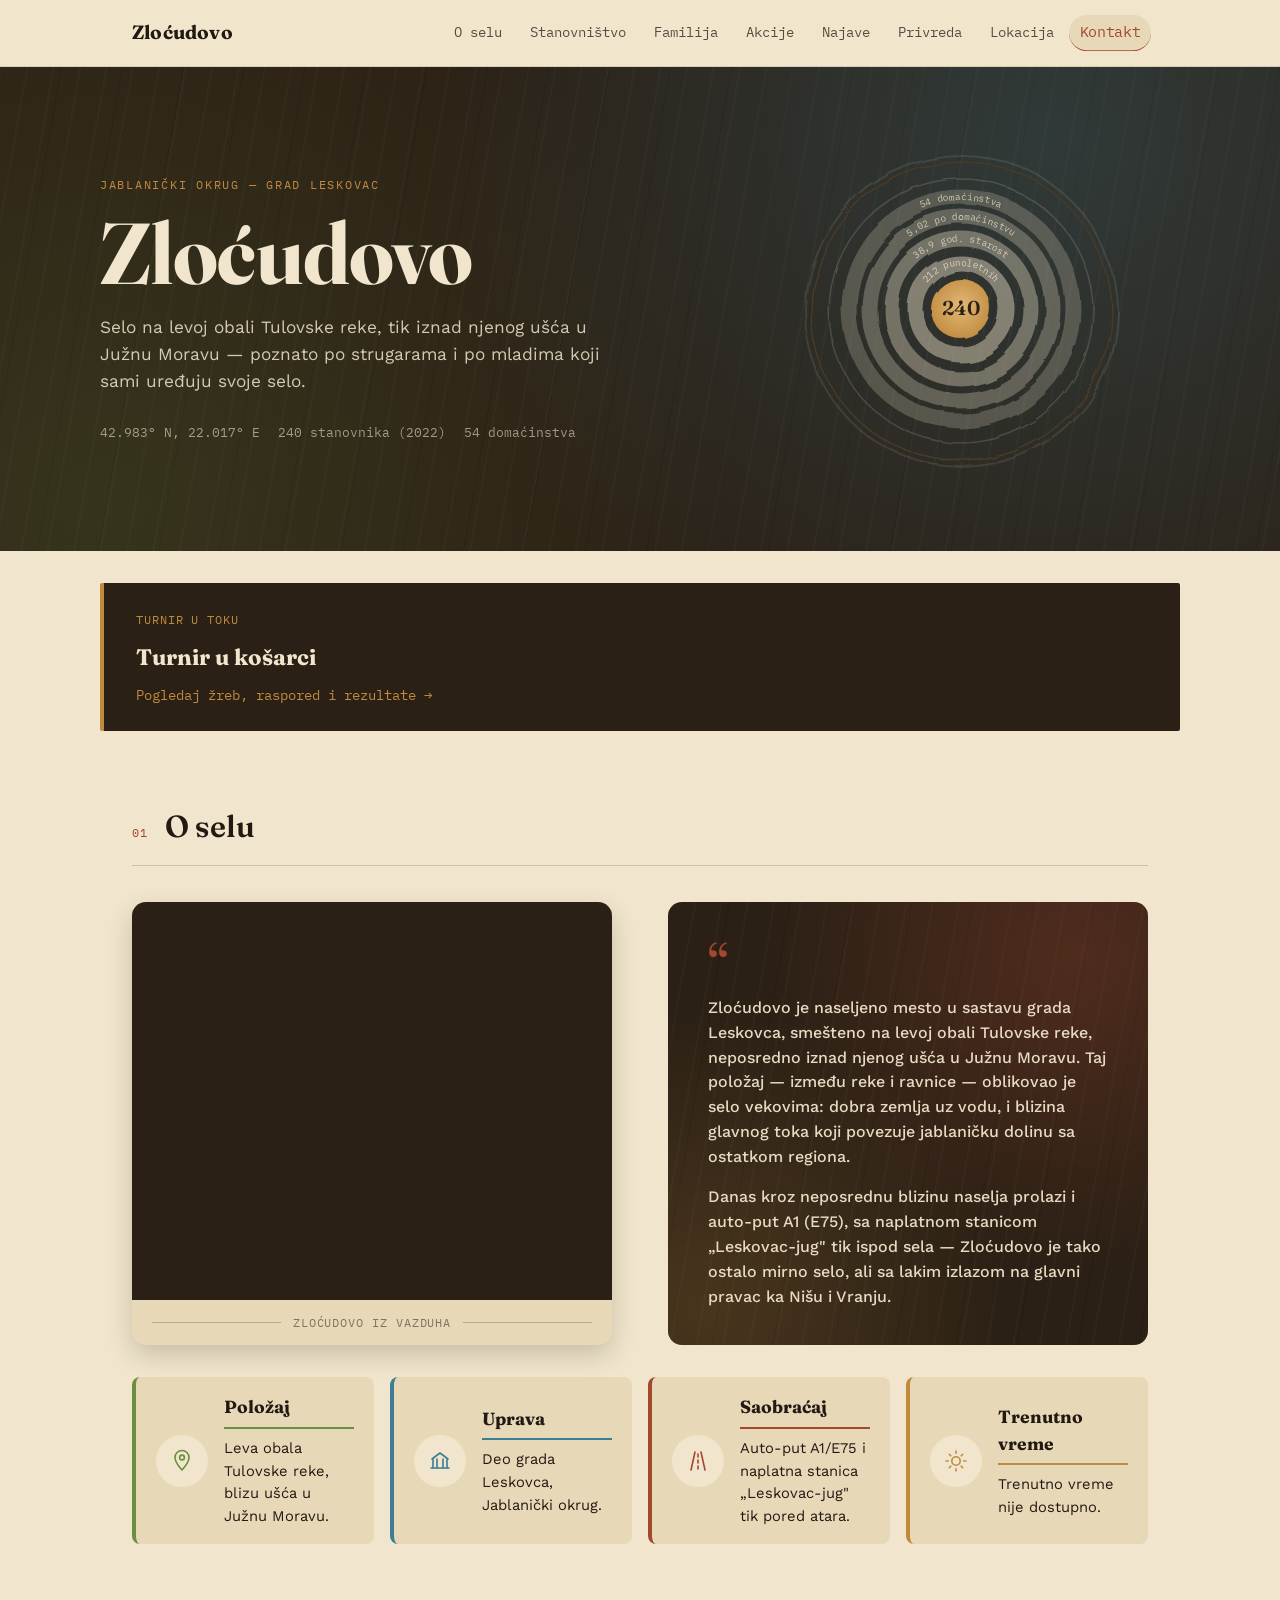
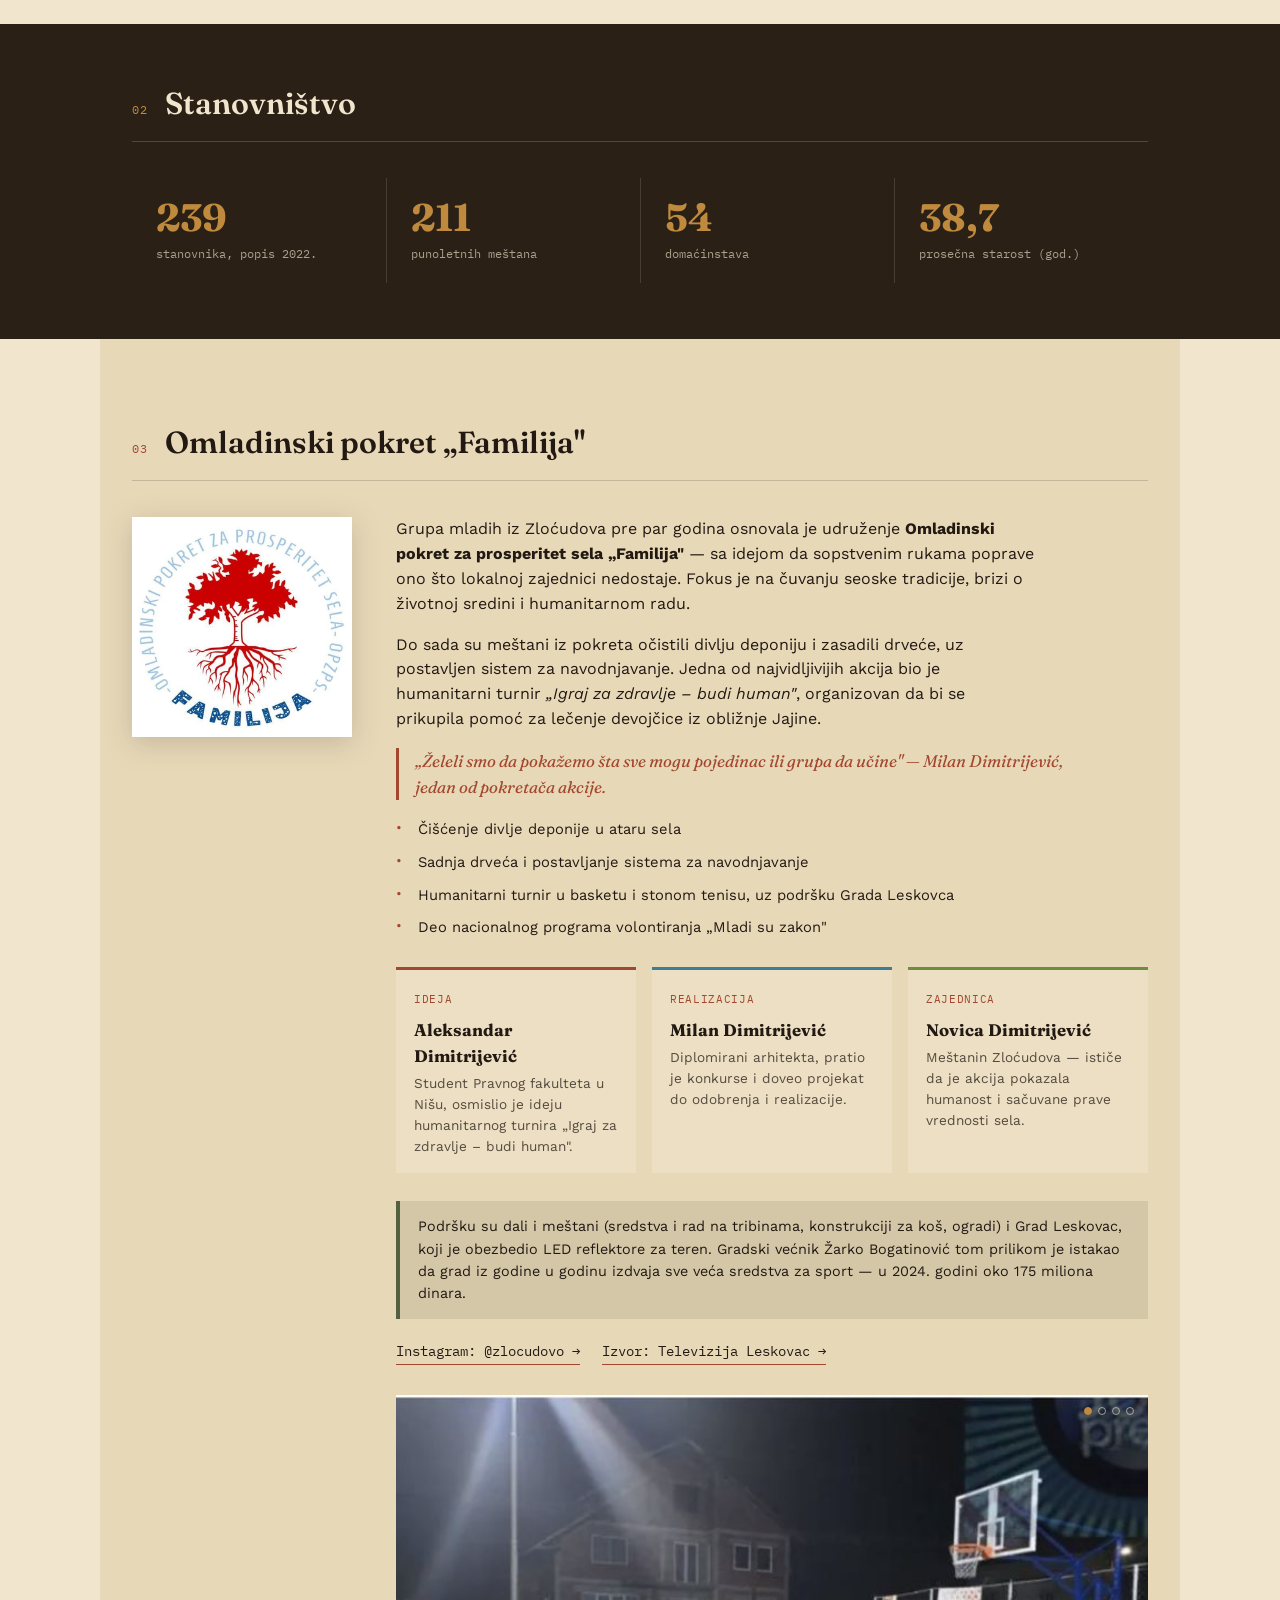
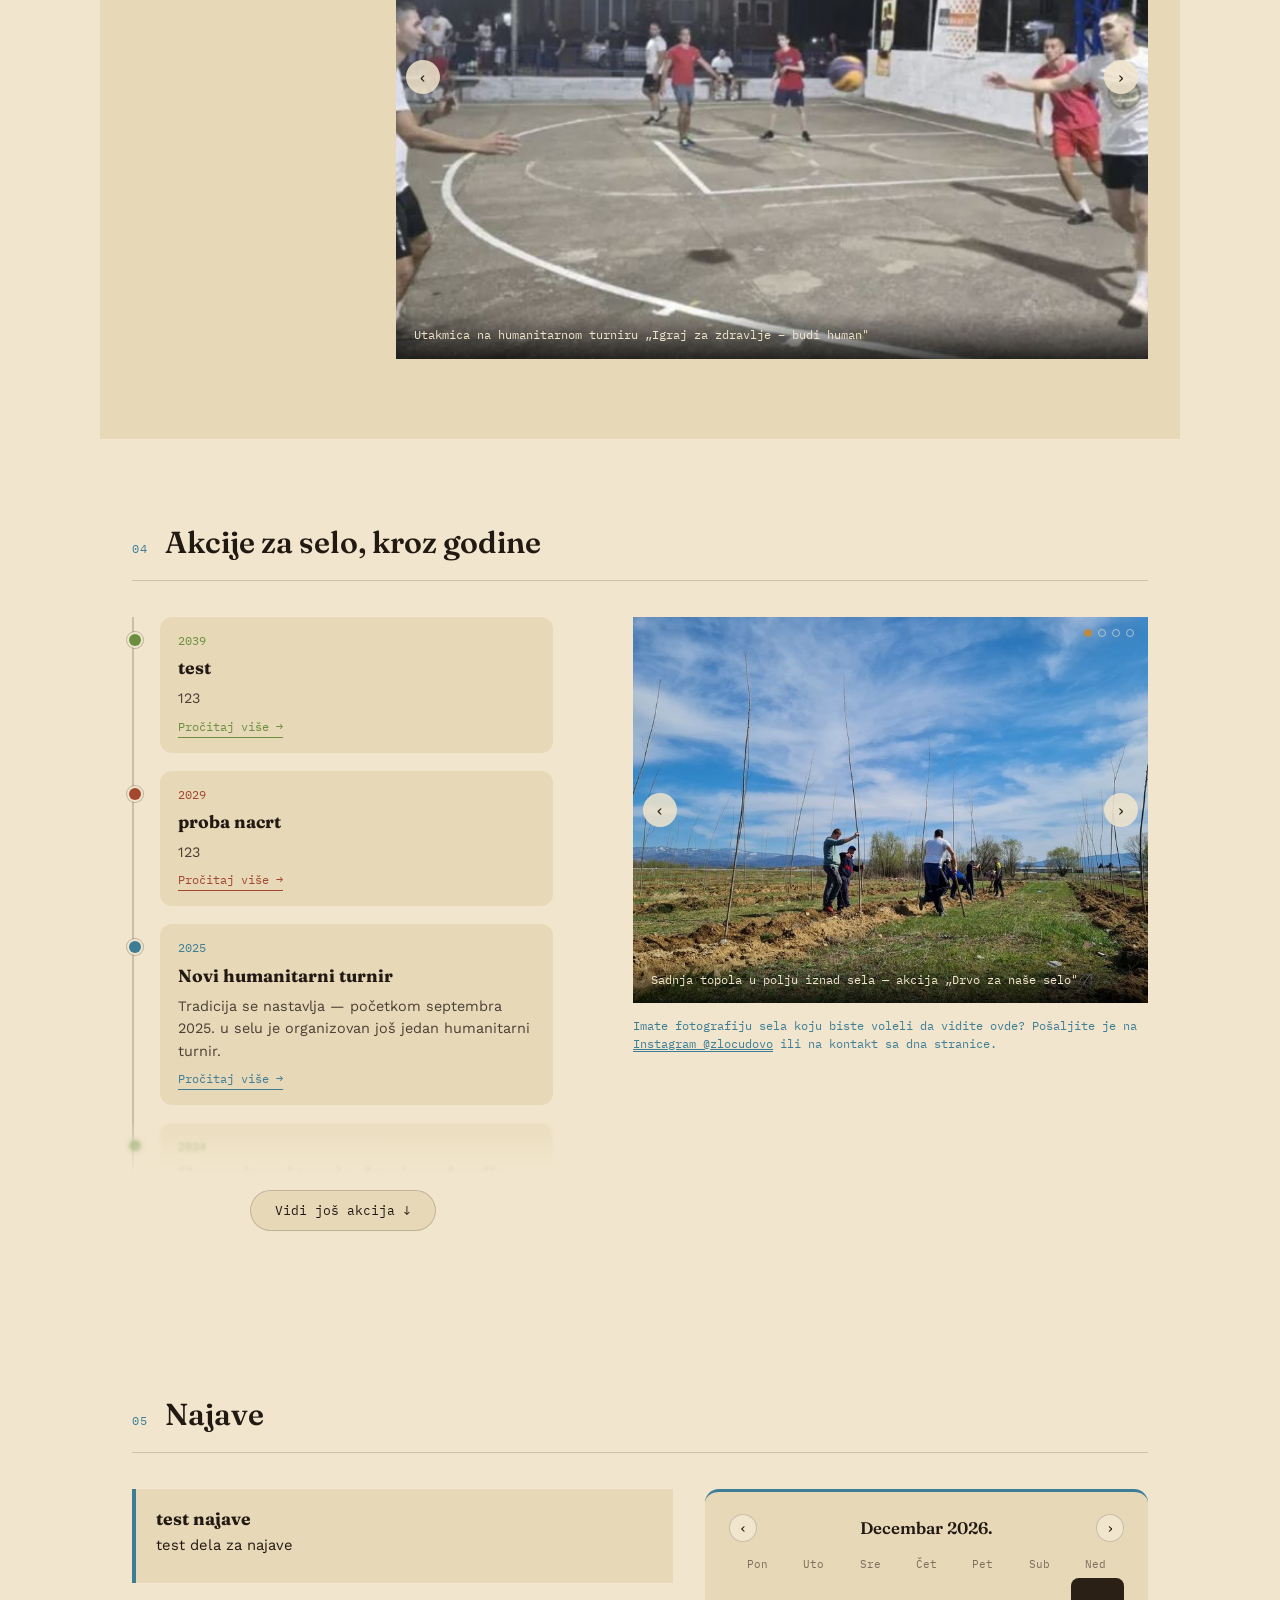
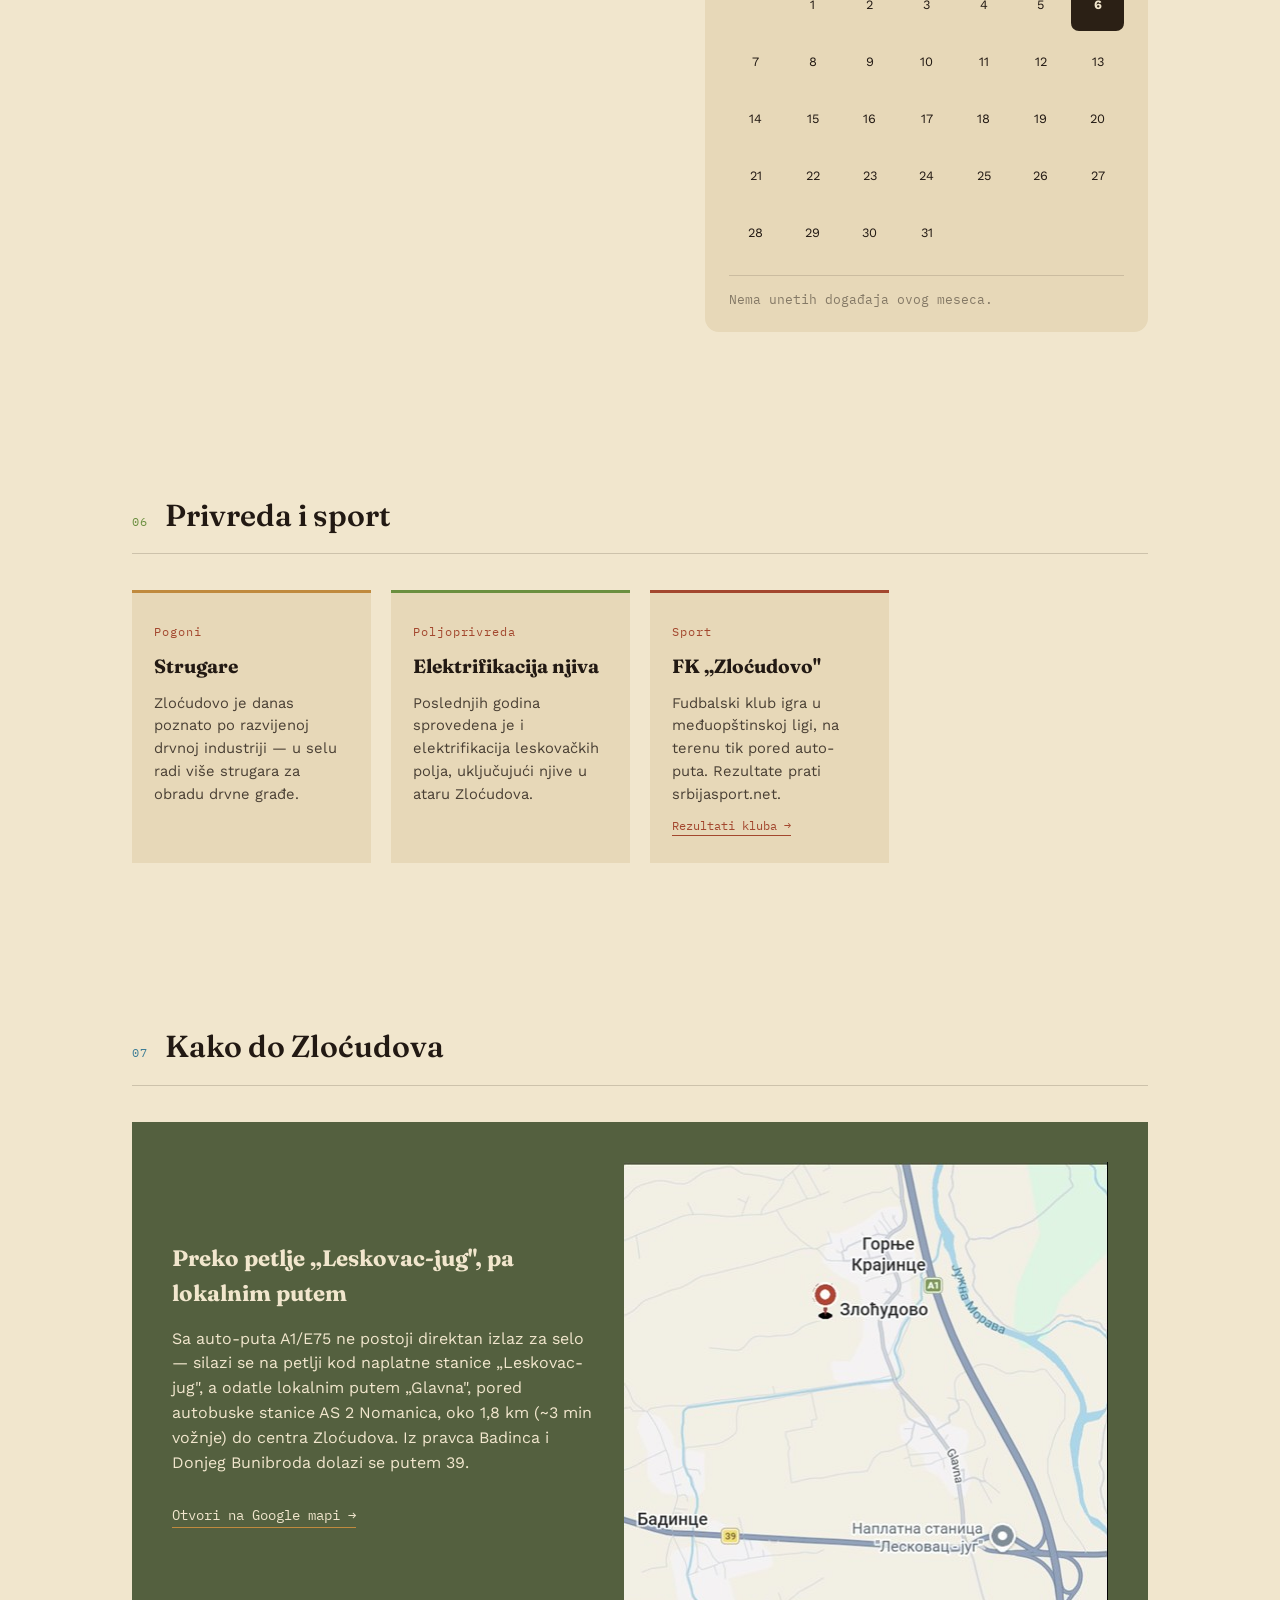
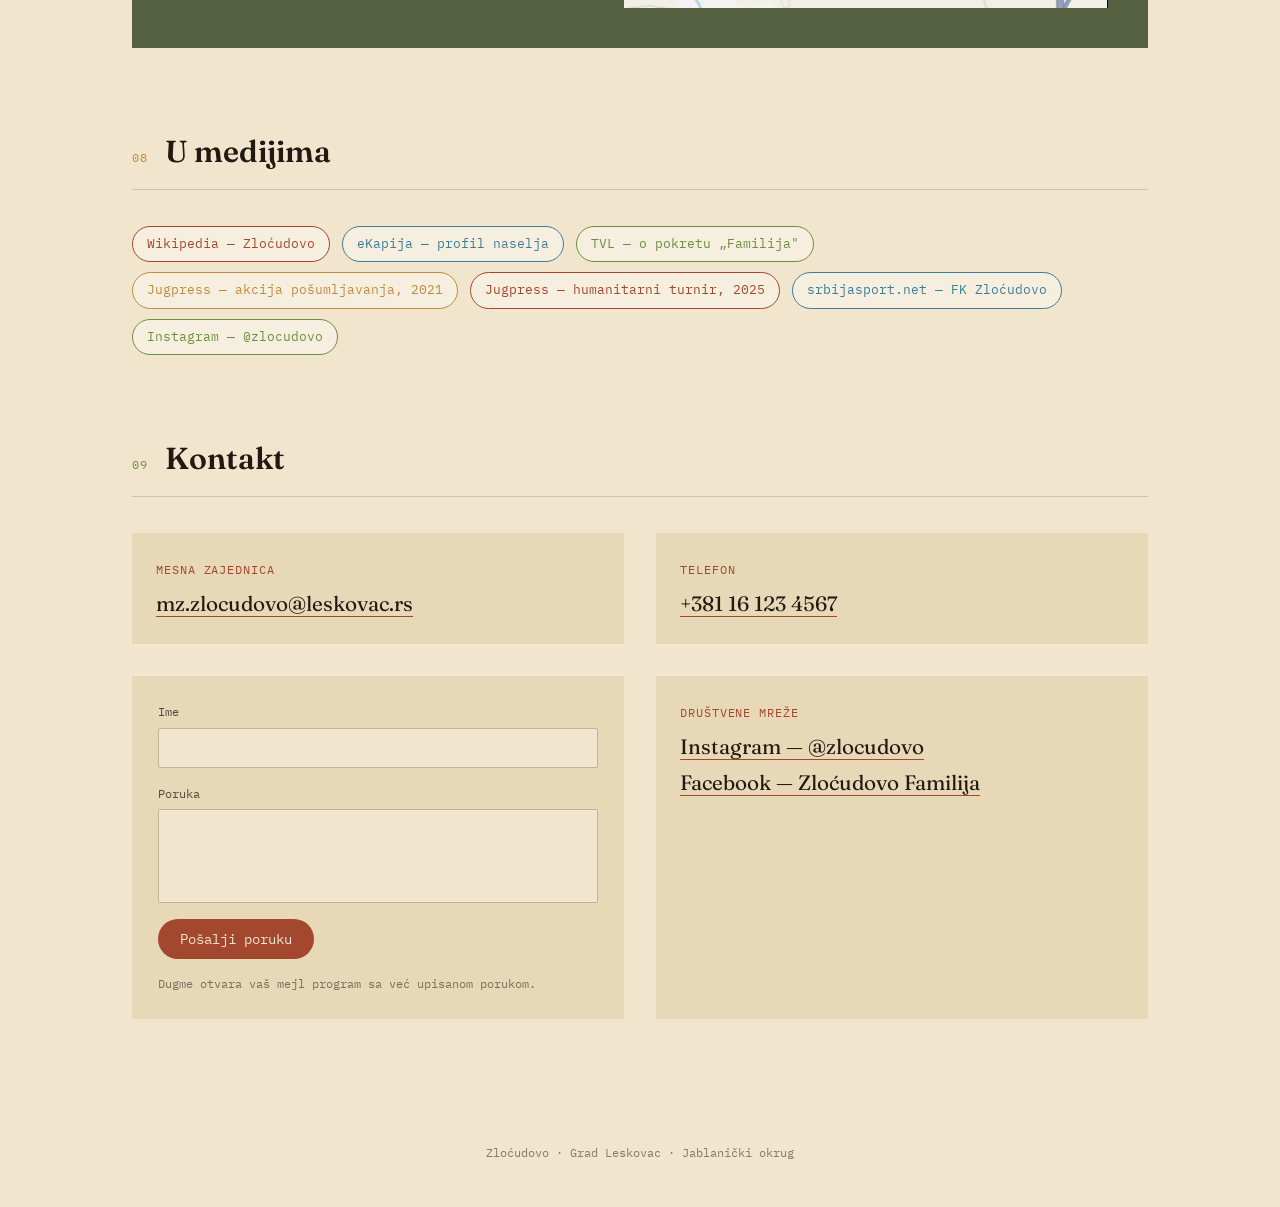
==== commit 2d2ba6cf: "Dodaj kalendar sela u sekciju Najave (fiksni praznici + CMS unosi) - Nova CMS kolekcija "kalendar" (" ====
--- a/index.html
+++ b/index.html
@@ -199,6 +199,27 @@
   .familija-activities{ list-style:none; margin:18px 0 0; padding:0; display:grid; gap:10px; }
   .familija-activities li{ font-size:0.92rem; padding-left:22px; position:relative; }
   .familija-activities li::before{ content:"·"; position:absolute; left:0; top:-2px; color:var(--rust); font-size:1.6rem; line-height:1; }
+
+  /* ---------- NAJAVE + KALENDAR ---------- */
+  .najave-grid{ display:grid; grid-template-columns:1.1fr 0.9fr; gap:32px; align-items:start; margin-top:28px; }
+  @media (max-width:760px){ .najave-grid{ grid-template-columns:1fr; } }
+
+  .kalendar-card{ background:var(--cream-2); border-radius:14px; padding:22px 24px; border-top:3px solid var(--river); }
+  .kalendar-head{ display:grid; grid-template-columns:28px 1fr 28px; align-items:center; gap:8px; margin-bottom:14px; }
+  .kalendar-title{ font-family:var(--font-display); font-weight:600; font-size:1.05rem; text-align:center; text-transform:capitalize; }
+  .kalendar-head button{ width:28px; height:28px; border-radius:50%; border:1px solid rgba(43,32,21,0.2); background:var(--cream); cursor:pointer; font-family:var(--font-mono); font-size:0.9rem; color:var(--ink); transition:background-color .2s ease, transform .2s ease; }
+  .kalendar-head button:hover, .kalendar-head button:focus-visible{ background:var(--river); color:var(--cream); transform:scale(1.1); outline:none; }
+  .kalendar-weekdays{ display:grid; grid-template-columns:repeat(7,1fr); text-align:center; font-family:var(--font-mono); font-size:0.66rem; color:rgba(34,25,19,0.55); margin-bottom:6px; }
+  .kalendar-days{ display:grid; grid-template-columns:repeat(7,1fr); gap:4px; }
+  .kalendar-day{ aspect-ratio:1; display:flex; flex-direction:column; align-items:center; justify-content:center; gap:2px; font-size:0.8rem; border-radius:8px; color:var(--ink); }
+  .kalendar-day.is-empty{ visibility:hidden; }
+  .kalendar-day.is-today{ background:var(--walnut); color:var(--cream); font-weight:700; }
+  .kalendar-day .dot{ width:5px; height:5px; border-radius:50%; background:var(--rust); }
+  .kalendar-day.is-today .dot{ background:var(--amber); }
+  .kalendar-events{ margin-top:16px; padding-top:14px; border-top:1px solid rgba(43,32,21,0.15); display:grid; gap:8px; }
+  .kalendar-event{ font-size:0.85rem; display:flex; gap:8px; }
+  .kalendar-event .d{ font-family:var(--font-mono); font-size:0.78rem; color:var(--river); flex-shrink:0; }
+  .kalendar-empty{ font-family:var(--font-mono); font-size:0.8rem; color:rgba(34,25,19,0.5); }
 
   /* ---------- AKCIJE / TIMELINE + SLIDESHOW ---------- */
   .akcije-grid{ display:grid; grid-template-columns:0.9fr 1.1fr; gap:80px; align-items:start; }
@@ -567,9 +588,23 @@
 
 <section id="najave">
   <div class="section-head"><span class="tag" style="color:var(--river)">05</span><h2>Najave</h2></div>
-  <div class="fact-plank najava-plank" id="najavaPlank" style="border-left-color:var(--river)">
-    <b>Sledeća akcija</b>
-    <span>Datum i detalji sledećeg humanitarnog turnira ili akcije pošumljavanja biće objavljeni ovde čim se potvrde. Za najsvežije vesti pratite <a href="https://www.instagram.com/zlocudovo/" target="_blank" rel="noopener" style="color:var(--river); border-bottom:1px solid var(--river);">Instagram @zlocudovo</a>.</span>
+  <div class="najave-grid">
+    <div class="fact-plank najava-plank" id="najavaPlank" style="border-left-color:var(--river)">
+      <b>Sledeća akcija</b>
+      <span>Datum i detalji sledećeg humanitarnog turnira ili akcije pošumljavanja biće objavljeni ovde čim se potvrde. Za najsvežije vesti pratite <a href="https://www.instagram.com/zlocudovo/" target="_blank" rel="noopener" style="color:var(--river); border-bottom:1px solid var(--river);">Instagram @zlocudovo</a>.</span>
+    </div>
+    <div class="kalendar-card">
+      <div class="kalendar-head">
+        <button type="button" id="kalendarPrev" aria-label="Prethodni mesec">‹</button>
+        <span class="kalendar-title" id="kalendarTitle"></span>
+        <button type="button" id="kalendarNext" aria-label="Sledeći mesec">›</button>
+      </div>
+      <div class="kalendar-weekdays">
+        <span>Pon</span><span>Uto</span><span>Sre</span><span>Čet</span><span>Pet</span><span>Sub</span><span>Ned</span>
+      </div>
+      <div class="kalendar-days" id="kalendarDays"></div>
+      <div class="kalendar-events" id="kalendarEvents"></div>
+    </div>
   </div>
 </section>
 
@@ -1029,6 +1064,108 @@
     if(!active) return;
     plank.innerHTML = Z.renderNajavaHtml(active);
   });
+})();
+</script>
+
+<script>
+(function(){
+  var daysEl = document.getElementById('kalendarDays');
+  var titleEl = document.getElementById('kalendarTitle');
+  var eventsEl = document.getElementById('kalendarEvents');
+  var prevBtn = document.getElementById('kalendarPrev');
+  var nextBtn = document.getElementById('kalendarNext');
+  if(!daysEl || !titleEl || !eventsEl || !prevBtn || !nextBtn) return;
+
+  var FIKSNI_PRAZNICI = [
+    { mesec:1, dan:1, naziv:'Nova godina' },
+    { mesec:1, dan:2, naziv:'Nova godina' },
+    { mesec:1, dan:7, naziv:'Božić' },
+    { mesec:2, dan:15, naziv:'Sretenje — Dan državnosti Srbije' },
+    { mesec:5, dan:1, naziv:'Praznik rada' },
+    { mesec:5, dan:2, naziv:'Praznik rada' },
+    { mesec:11, dan:11, naziv:'Dan primirja u Prvom svetskom ratu' }
+  ];
+
+  var MESECI_NOM = ['januar','februar','mart','april','maj','jun','jul','avgust','septembar','oktobar','novembar','decembar'];
+  var MESECI_GEN = ['januara','februara','marta','aprila','maja','juna','jula','avgusta','septembra','oktobra','novembra','decembra'];
+
+  function pad2(n){ return n < 10 ? '0' + n : '' + n; }
+
+  var today = new Date();
+  var todayIso = today.getFullYear() + '-' + pad2(today.getMonth() + 1) + '-' + pad2(today.getDate());
+  var viewYear = today.getFullYear();
+  var viewMonth = today.getMonth(); // 0-based
+
+  var cmsItems = [];
+
+  function eventsForDate(year, month1based, day){
+    var out = [];
+    FIKSNI_PRAZNICI.forEach(function(p){
+      if(p.mesec === month1based && p.dan === day) out.push({ naziv: p.naziv, dan: day });
+    });
+    var iso = year + '-' + pad2(month1based) + '-' + pad2(day);
+    cmsItems.forEach(function(it){
+      if(it && it.datum === iso) out.push({ naziv: it.naziv, dan: day });
+    });
+    return out;
+  }
+
+  function render(){
+    var month1based = viewMonth + 1;
+    titleEl.textContent = MESECI_NOM[viewMonth] + ' ' + viewYear + '.';
+
+    var firstOfMonth = new Date(viewYear, viewMonth, 1);
+    var jsWeekday = firstOfMonth.getDay(); // 0=Ned..6=Sub
+    var leadEmpty = (jsWeekday + 6) % 7; // Pon-based offset
+    var daysInMonth = new Date(viewYear, viewMonth + 1, 0).getDate();
+
+    var monthEvents = [];
+    var html = '';
+    for(var i = 0; i < leadEmpty; i++){
+      html += '<div class="kalendar-day is-empty"></div>';
+    }
+    for(var d = 1; d <= daysInMonth; d++){
+      var iso = viewYear + '-' + pad2(month1based) + '-' + pad2(d);
+      var evs = eventsForDate(viewYear, month1based, d);
+      if(evs.length) monthEvents = monthEvents.concat(evs);
+      var cls = 'kalendar-day' + (iso === todayIso ? ' is-today' : '');
+      html += '<div class="' + cls + '">' + d + (evs.length ? '<span class="dot"></span>' : '') + '</div>';
+    }
+    var trailEmpty = (7 - ((leadEmpty + daysInMonth) % 7)) % 7;
+    for(var j = 0; j < trailEmpty; j++){
+      html += '<div class="kalendar-day is-empty"></div>';
+    }
+    daysEl.innerHTML = html;
+
+    if(monthEvents.length){
+      eventsEl.innerHTML = monthEvents.map(function(ev){
+        return '<div class="kalendar-event"><span class="d">' + ev.dan + '. ' + MESECI_GEN[viewMonth] + '</span><span>' + ev.naziv + '</span></div>';
+      }).join('');
+    } else {
+      eventsEl.innerHTML = '<div class="kalendar-empty">Nema unetih događaja ovog meseca.</div>';
+    }
+  }
+
+  prevBtn.addEventListener('click', function(){
+    viewMonth--;
+    if(viewMonth < 0){ viewMonth = 11; viewYear--; }
+    render();
+  });
+  nextBtn.addEventListener('click', function(){
+    viewMonth++;
+    if(viewMonth > 11){ viewMonth = 0; viewYear++; }
+    render();
+  });
+
+  render();
+
+  fetch('/data/kalendar.json', { cache: 'no-store' })
+    .then(function(r){ return r.ok ? r.json() : { items: [] }; })
+    .then(function(data){
+      cmsItems = (data && data.items) || [];
+      render();
+    })
+    .catch(function(){});
 })();
 </script>
 
